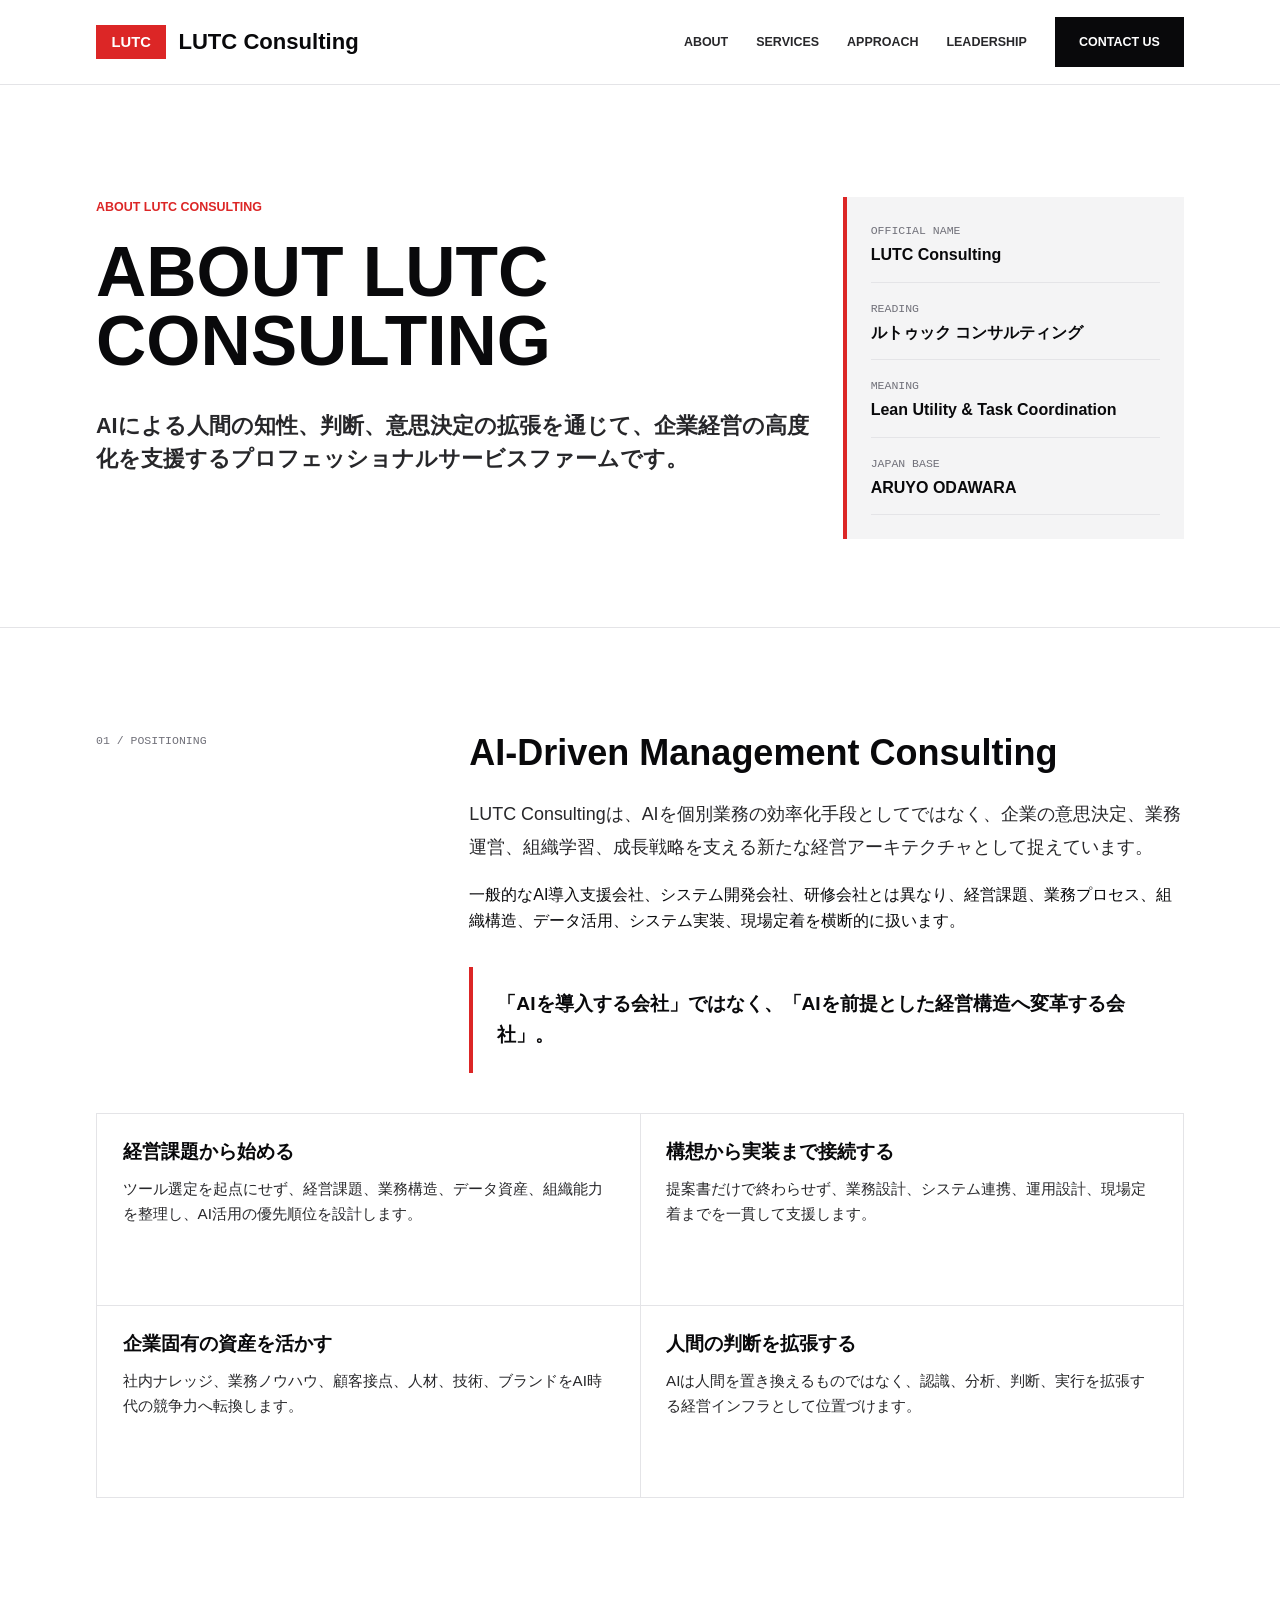
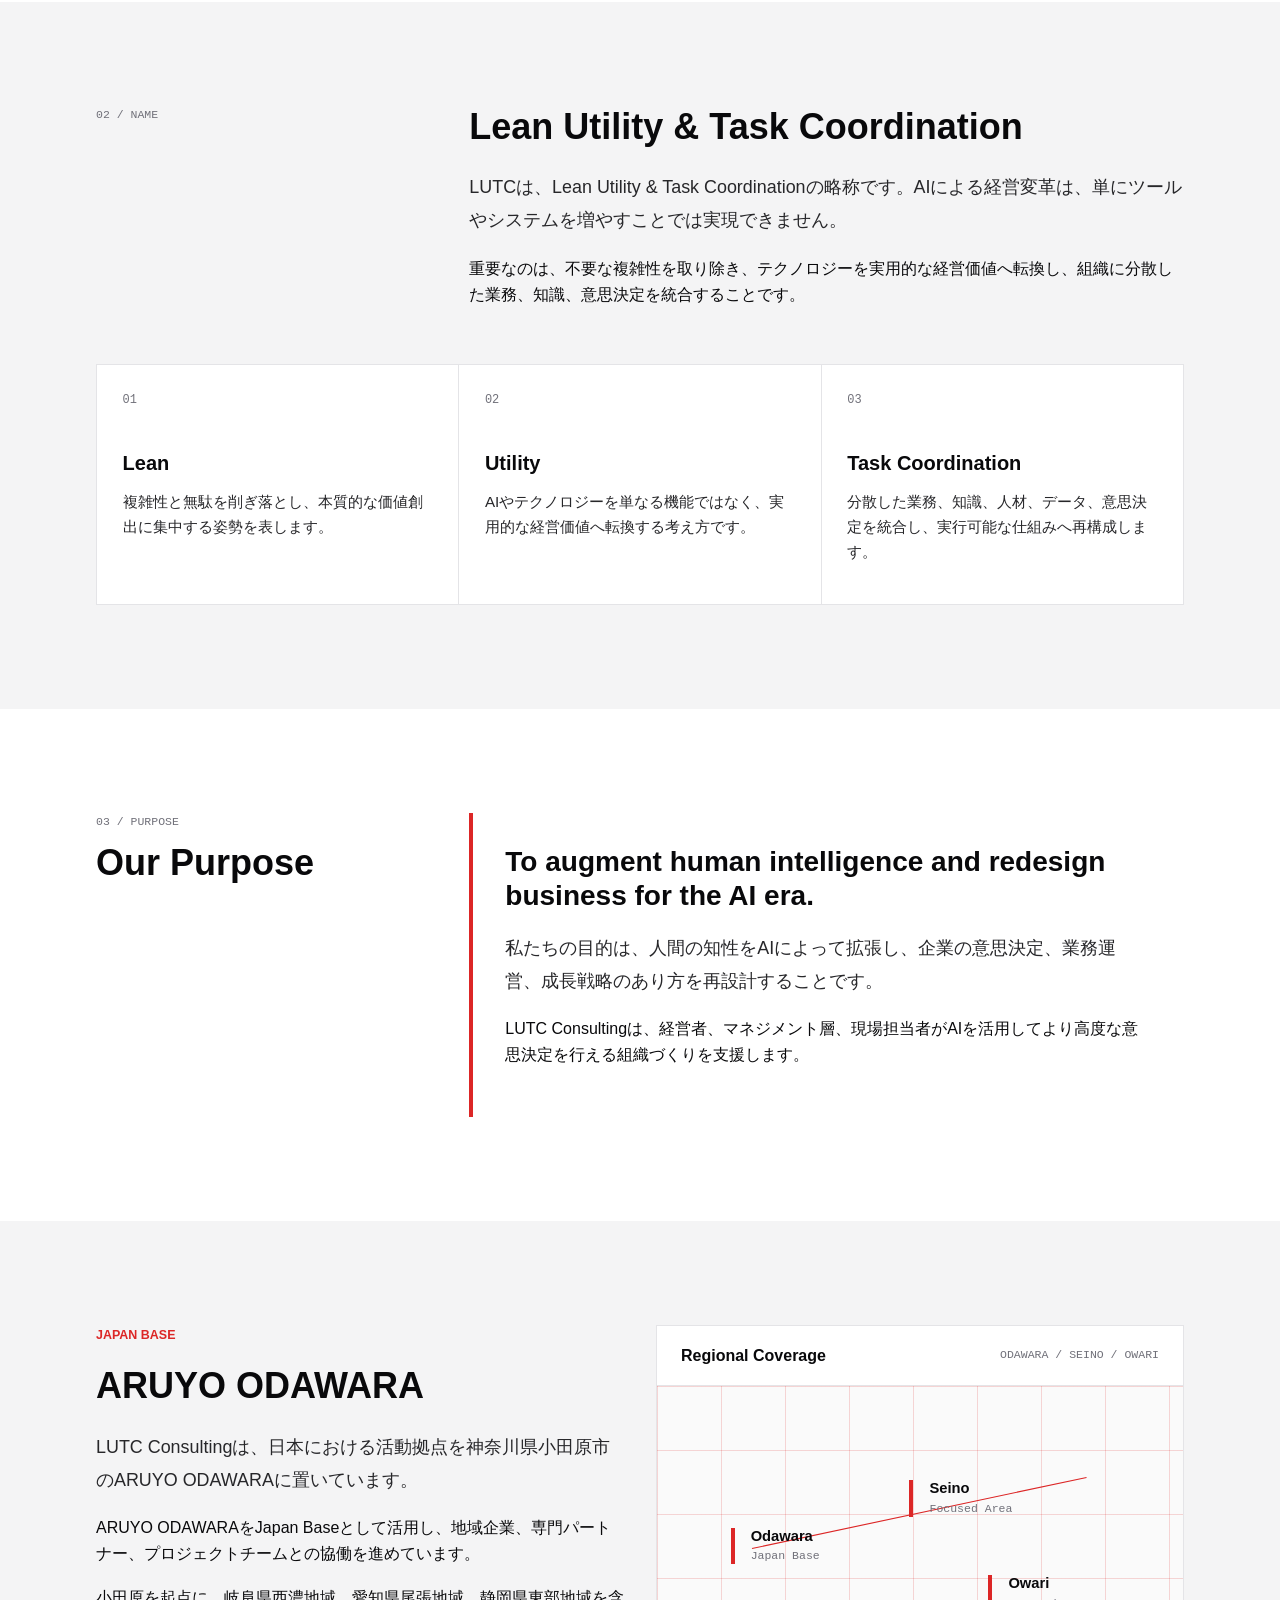
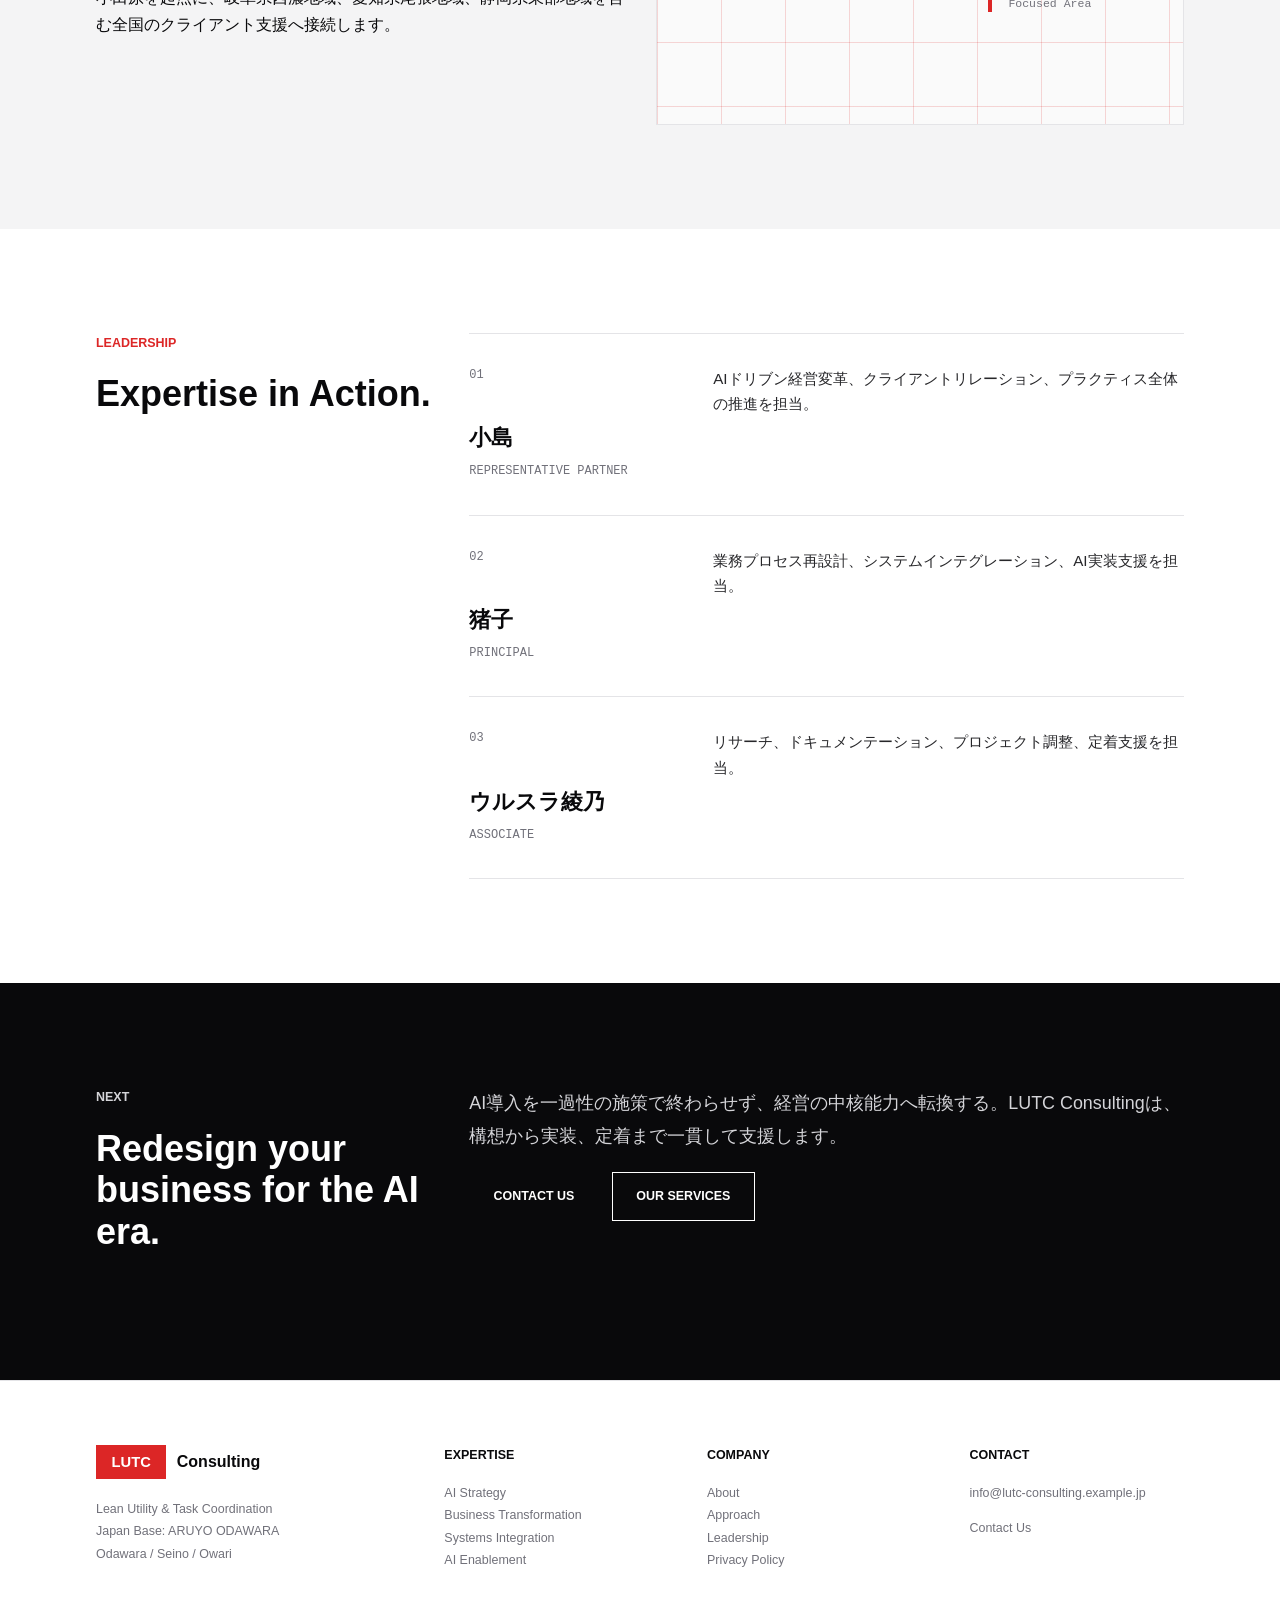
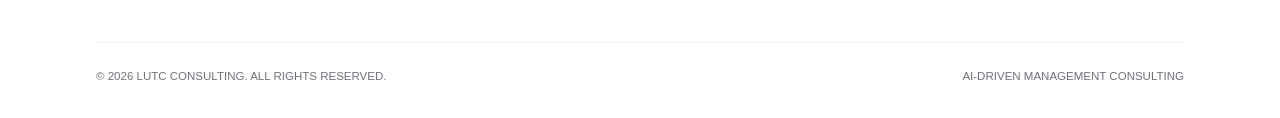
==== site/src/about.html @ cb1b62cf "Build LUTC Firebase hosting site" ====
<!doctype html>
<html lang="ja">
<head>
  <meta charset="utf-8">
  <meta name="viewport" content="width=device-width, initial-scale=1">
  <title>About LUTC Consulting｜AIドリブン経営支援</title>
  <meta name="description" content="LUTC Consultingの思想、名称の意味、支援姿勢、日本活動拠点、Leadershipを紹介します。Lean Utility & Task Coordinationの思想に基づき、AI時代に適応した経営構造の再設計を支援します。">
  <meta property="og:title" content="About LUTC Consulting">
  <meta property="og:description" content="AIによる人間の知性、判断、意思決定の拡張を通じて、企業経営の高度化を支援するプロフェッショナルサービスファーム。">
  <meta property="og:type" content="website">
  <meta property="og:image" content="assets/hero/lutc-hero-intelligence-1200.jpg">
  <meta name="theme-color" content="#dc2626">
  <link rel="stylesheet" href="styles.css?v=20260621">
</head>
<body>
  <a class="skip-link" href="#main">本文へ移動</a>

  <header class="site-header" aria-label="Global navigation">
    <div class="nav-wrap">
      <a class="brand" href="index.html#home" aria-label="LUTC Consulting home">
        <span class="brand-mark" aria-hidden="true">LUTC</span>
        <span class="brand-word">LUTC Consulting</span>
      </a>
      <button class="menu-button" type="button" aria-label="メニューを開閉" aria-controls="site-navigation" aria-expanded="false">
        <span class="menu-icon" aria-hidden="true"></span>
      </button>
      <nav id="site-navigation" class="nav-links" aria-label="Primary">
        <a class="nav-link" href="about.html" aria-current="page">About</a>
        <a class="nav-link" href="index.html#services">Services</a>
        <a class="nav-link" href="index.html#approach">Approach</a>
        <a class="nav-link" href="index.html#leadership">Leadership</a>
        <a class="button" href="index.html#contact">Contact Us</a>
      </nav>
    </div>
  </header>

  <main id="main">
    <section class="page-hero">
      <div class="section-inner grid-12">
        <div class="page-hero-copy">
          <p class="eyebrow">About LUTC Consulting</p>
          <h1 class="page-title">About LUTC Consulting</h1>
          <p class="page-lead">AIによる人間の知性、判断、意思決定の拡張を通じて、企業経営の高度化を支援するプロフェッショナルサービスファームです。</p>
        </div>
        <aside class="page-hero-aside" aria-label="Company profile">
          <dl class="info-list">
            <div>
              <dt>Official Name</dt>
              <dd>LUTC Consulting</dd>
            </div>
            <div>
              <dt>Reading</dt>
              <dd>ルトゥック コンサルティング</dd>
            </div>
            <div>
              <dt>Meaning</dt>
              <dd>Lean Utility &amp; Task Coordination</dd>
            </div>
            <div>
              <dt>Japan Base</dt>
              <dd>ARUYO ODAWARA</dd>
            </div>
          </dl>
        </aside>
      </div>
    </section>

    <section class="section">
      <div class="section-inner grid-12">
        <div class="section-header">
          <p class="meta">01 / Positioning</p>
        </div>
        <div class="section-body copy-stack">
          <h2 class="section-title">AI-Driven Management Consulting</h2>
          <p class="section-lead">LUTC Consultingは、AIを個別業務の効率化手段としてではなく、企業の意思決定、業務運営、組織学習、成長戦略を支える新たな経営アーキテクチャとして捉えています。</p>
          <p>一般的なAI導入支援会社、システム開発会社、研修会社とは異なり、経営課題、業務プロセス、組織構造、データ活用、システム実装、現場定着を横断的に扱います。</p>
          <div class="quote-panel">「AIを導入する会社」ではなく、「AIを前提とした経営構造へ変革する会社」。</div>
        </div>
      </div>
      <div class="section-inner">
        <div class="detail-grid" aria-label="About positioning details">
          <article class="detail-item">
            <h3>経営課題から始める</h3>
            <p>ツール選定を起点にせず、経営課題、業務構造、データ資産、組織能力を整理し、AI活用の優先順位を設計します。</p>
          </article>
          <article class="detail-item">
            <h3>構想から実装まで接続する</h3>
            <p>提案書だけで終わらせず、業務設計、システム連携、運用設計、現場定着までを一貫して支援します。</p>
          </article>
          <article class="detail-item">
            <h3>企業固有の資産を活かす</h3>
            <p>社内ナレッジ、業務ノウハウ、顧客接点、人材、技術、ブランドをAI時代の競争力へ転換します。</p>
          </article>
          <article class="detail-item">
            <h3>人間の判断を拡張する</h3>
            <p>AIは人間を置き換えるものではなく、認識、分析、判断、実行を拡張する経営インフラとして位置づけます。</p>
          </article>
        </div>
      </div>
    </section>

    <section class="section plaster">
      <div class="section-inner grid-12">
        <div class="section-header">
          <p class="meta">02 / Name</p>
        </div>
        <div class="section-body copy-stack">
          <h2 class="section-title">Lean Utility &amp; Task Coordination</h2>
          <p class="section-lead">LUTCは、Lean Utility &amp; Task Coordinationの略称です。AIによる経営変革は、単にツールやシステムを増やすことでは実現できません。</p>
          <p>重要なのは、不要な複雑性を取り除き、テクノロジーを実用的な経営価値へ転換し、組織に分散した業務、知識、意思決定を統合することです。</p>
        </div>
      </div>
      <div class="section-inner">
        <div class="term-grid" aria-label="Lean Utility and Task Coordination">
          <article class="term">
            <span class="index">01</span>
            <h3>Lean</h3>
            <p>複雑性と無駄を削ぎ落とし、本質的な価値創出に集中する姿勢を表します。</p>
          </article>
          <article class="term">
            <span class="index">02</span>
            <h3>Utility</h3>
            <p>AIやテクノロジーを単なる機能ではなく、実用的な経営価値へ転換する考え方です。</p>
          </article>
          <article class="term">
            <span class="index">03</span>
            <h3>Task Coordination</h3>
            <p>分散した業務、知識、人材、データ、意思決定を統合し、実行可能な仕組みへ再構成します。</p>
          </article>
        </div>
      </div>
    </section>

    <section class="section">
      <div class="section-inner grid-12">
        <div class="section-header">
          <p class="meta">03 / Purpose</p>
          <h2 class="section-title">Our Purpose</h2>
        </div>
        <div class="purpose-panel copy-stack">
          <p class="purpose-line">To augment human intelligence and redesign business for the AI era.</p>
          <p class="section-lead">私たちの目的は、人間の知性をAIによって拡張し、企業の意思決定、業務運営、成長戦略のあり方を再設計することです。</p>
          <p>LUTC Consultingは、経営者、マネジメント層、現場担当者がAIを活用してより高度な意思決定を行える組織づくりを支援します。</p>
        </div>
      </div>
    </section>

    <section class="section plaster">
      <div class="section-inner grid-12 base-layout">
        <div class="base-copy copy-stack">
          <p class="eyebrow">Japan Base</p>
          <h2 class="section-title">ARUYO ODAWARA</h2>
          <p class="section-lead">LUTC Consultingは、日本における活動拠点を神奈川県小田原市のARUYO ODAWARAに置いています。</p>
          <p>ARUYO ODAWARAをJapan Baseとして活用し、地域企業、専門パートナー、プロジェクトチームとの協働を進めています。</p>
          <p>小田原を起点に、岐阜県西濃地域、愛知県尾張地域、静岡県東部地域を含む全国のクライアント支援へ接続します。</p>
        </div>
        <aside class="coverage-map" aria-label="Regional coverage">
          <header>
            <strong>Regional Coverage</strong>
            <span class="meta">Odawara / Seino / Owari</span>
          </header>
          <div class="map-stage">
            <span class="map-line" aria-hidden="true"></span>
            <div class="map-point odawara">
              <b>Odawara</b>
              <span>Japan Base</span>
            </div>
            <div class="map-point seino">
              <b>Seino</b>
              <span>Focused Area</span>
            </div>
            <div class="map-point owari">
              <b>Owari</b>
              <span>Focused Area</span>
            </div>
          </div>
        </aside>
      </div>
    </section>

    <section class="section">
      <div class="section-inner grid-12">
        <div class="section-header">
          <p class="eyebrow">Leadership</p>
          <h2 class="section-title">Expertise in Action.</h2>
        </div>
        <div class="leadership-list">
          <article class="person">
            <div>
              <span class="index">01</span>
              <h3>小島</h3>
              <span class="role">Representative Partner</span>
            </div>
            <p>AIドリブン経営変革、クライアントリレーション、プラクティス全体の推進を担当。</p>
          </article>
          <article class="person">
            <div>
              <span class="index">02</span>
              <h3>猪子</h3>
              <span class="role">Principal</span>
            </div>
            <p>業務プロセス再設計、システムインテグレーション、AI実装支援を担当。</p>
          </article>
          <article class="person">
            <div>
              <span class="index">03</span>
              <h3>ウルスラ綾乃</h3>
              <span class="role">Associate</span>
            </div>
            <p>リサーチ、ドキュメンテーション、プロジェクト調整、定着支援を担当。</p>
          </article>
        </div>
      </div>
    </section>

    <section class="section dark">
      <div class="section-inner grid-12">
        <div class="section-header">
          <p class="eyebrow">Next</p>
          <h2 class="section-title">Redesign your business for the AI era.</h2>
        </div>
        <div class="section-body copy-stack">
          <p class="section-lead">AI導入を一過性の施策で終わらせず、経営の中核能力へ転換する。LUTC Consultingは、構想から実装、定着まで一貫して支援します。</p>
          <div class="hero-actions">
            <a class="button" href="index.html#contact">Contact Us</a>
            <a class="button secondary" href="index.html#services">Our Services</a>
          </div>
        </div>
      </div>
    </section>
  </main>

  <footer class="site-footer">
    <div class="footer-inner">
      <div class="footer-grid">
        <div class="footer-col">
          <div class="footer-brand">
            <span class="footer-mark">LUTC</span>
            <strong>Consulting</strong>
          </div>
          <p class="footer-note">Lean Utility &amp; Task Coordination<br>Japan Base: ARUYO ODAWARA<br>Odawara / Seino / Owari</p>
        </div>
        <div class="footer-col">
          <h3>Expertise</h3>
          <a href="index.html#services">AI Strategy</a>
          <a href="index.html#services">Business Transformation</a>
          <a href="index.html#services">Systems Integration</a>
          <a href="index.html#services">AI Enablement</a>
        </div>
        <div class="footer-col">
          <h3>Company</h3>
          <a href="about.html">About</a>
          <a href="index.html#approach">Approach</a>
          <a href="index.html#leadership">Leadership</a>
          <a href="index.html#privacy">Privacy Policy</a>
        </div>
        <div class="footer-col">
          <h3>Contact</h3>
          <p>info@lutc-consulting.example.jp</p>
          <a href="index.html#contact">Contact Us</a>
        </div>
      </div>
      <div class="footer-bottom">
        <span>© 2026 LUTC Consulting. All Rights Reserved.</span>
        <span>AI-Driven Management Consulting</span>
      </div>
    </div>
  </footer>

  <script>
    const menuButton = document.querySelector('.menu-button');
    const navigation = document.querySelector('#site-navigation');

    menuButton?.addEventListener('click', () => {
      const expanded = menuButton.getAttribute('aria-expanded') === 'true';
      menuButton.setAttribute('aria-expanded', String(!expanded));
      navigation?.classList.toggle('is-open', !expanded);
    });

    navigation?.addEventListener('click', (event) => {
      if (event.target instanceof HTMLAnchorElement) {
        menuButton?.setAttribute('aria-expanded', 'false');
        navigation.classList.remove('is-open');
      }
    });
  </script>
</body>
</html>
---- site/src/styles.css ----
:root {
  --red: #dc2626;
  --black: #09090b;
  --charcoal: #18181b;
  --ink: #27272a;
  --muted: #71717a;
  --plaster: #f4f4f5;
  --line: #e4e4e7;
  --white: #ffffff;
  --max: 1280px;
  --space-x: 6rem;
  --ease: cubic-bezier(0.16, 1, 0.3, 1);
}

* {
  box-sizing: border-box;
}

html {
  scroll-behavior: smooth;
}

body {
  margin: 0;
  color: var(--black);
  background: var(--white);
  font-family: Inter, "Noto Sans JP", "Yu Gothic", "Hiragino Sans", "Segoe UI", Arial, sans-serif;
  line-height: 1.65;
  -webkit-font-smoothing: antialiased;
  text-rendering: optimizeLegibility;
}

a {
  color: inherit;
  text-decoration: none;
}

img,
svg {
  display: block;
  max-width: 100%;
}

figure {
  margin: 0;
}

button,
input,
textarea,
select {
  font: inherit;
}

::selection {
  background: var(--red);
  color: var(--white);
}

.skip-link {
  position: absolute;
  left: 1rem;
  top: -4rem;
  z-index: 1000;
  background: var(--black);
  color: var(--white);
  padding: 0.75rem 1rem;
  transition: top 180ms var(--ease);
}

.skip-link:focus {
  top: 1rem;
}

.site-header {
  position: sticky;
  top: 0;
  z-index: 50;
  border-bottom: 1px solid var(--line);
  background: rgba(255, 255, 255, 0.96);
  backdrop-filter: blur(16px);
}

.nav-wrap,
.section-inner,
.footer-inner {
  width: min(100%, var(--max));
  margin: 0 auto;
  padding-left: var(--space-x);
  padding-right: var(--space-x);
}

.nav-wrap {
  min-height: 5.25rem;
  display: flex;
  align-items: center;
  justify-content: space-between;
  gap: 2rem;
}

.brand {
  display: inline-flex;
  align-items: center;
  gap: 0.75rem;
  min-width: max-content;
}

.brand-mark {
  display: inline-grid;
  place-items: center;
  min-width: 4.4rem;
  height: 2.1rem;
  padding: 0 0.75rem;
  background: var(--red);
  color: var(--white);
  font-weight: 900;
  font-size: 0.92rem;
  line-height: 1;
}

.brand-word {
  font-size: 1.38rem;
  font-weight: 800;
  line-height: 1;
}

.nav-links {
  display: flex;
  align-items: center;
  gap: 1.75rem;
}

.nav-link {
  color: var(--ink);
  font-size: 0.78rem;
  font-weight: 800;
  text-transform: uppercase;
  transition: color 300ms var(--ease);
}

.nav-link:hover,
.nav-link:focus-visible {
  color: var(--red);
}

.button {
  display: inline-flex;
  align-items: center;
  justify-content: center;
  min-height: 3rem;
  padding: 0.85rem 1.45rem;
  border: 1px solid var(--black);
  background: var(--black);
  color: var(--white);
  font-size: 0.78rem;
  font-weight: 900;
  text-align: center;
  text-transform: uppercase;
  transition: background 300ms var(--ease), border-color 300ms var(--ease), color 300ms var(--ease);
}

.button:hover,
.button:focus-visible {
  border-color: var(--red);
  background: var(--red);
  color: var(--white);
}

.button.secondary {
  background: transparent;
  color: var(--black);
}

.button.secondary:hover,
.button.secondary:focus-visible {
  background: var(--black);
  border-color: var(--black);
  color: var(--white);
}

.section.dark .button.secondary {
  border-color: var(--white);
  color: var(--white);
}

.section.dark .button.secondary:hover,
.section.dark .button.secondary:focus-visible {
  border-color: var(--red);
  background: var(--red);
}

.menu-button {
  display: none;
  width: 2.75rem;
  height: 2.75rem;
  border: 1px solid var(--line);
  background: var(--white);
  color: var(--black);
  align-items: center;
  justify-content: center;
  padding: 0;
}

.menu-icon,
.menu-icon::before,
.menu-icon::after {
  width: 1.15rem;
  height: 2px;
  background: currentColor;
  content: "";
  display: block;
  transition: transform 220ms var(--ease), opacity 220ms var(--ease);
}

.menu-icon::before {
  transform: translateY(-0.42rem);
}

.menu-icon::after {
  transform: translateY(0.31rem);
}

.menu-button[aria-expanded="true"] .menu-icon {
  transform: rotate(45deg);
}

.menu-button[aria-expanded="true"] .menu-icon::before {
  transform: rotate(90deg);
}

.menu-button[aria-expanded="true"] .menu-icon::after {
  opacity: 0;
}

section {
  scroll-margin-top: 6rem;
}

.hero {
  position: relative;
  min-height: calc(100svh - 7rem);
  display: flex;
  align-items: center;
  padding: 3.5rem 0;
  border-bottom: 1px solid var(--line);
  background: var(--black);
  color: var(--white);
  overflow: hidden;
}

.hero-media,
.hero-media img {
  position: absolute;
  inset: 0;
  width: 100%;
  height: 100%;
}

.hero-media img {
  object-fit: cover;
  object-position: 55% 48%;
}

.hero::before {
  position: absolute;
  inset: 0;
  background:
    linear-gradient(90deg, rgba(9, 9, 11, 0.92) 0%, rgba(9, 9, 11, 0.72) 38%, rgba(9, 9, 11, 0.22) 72%),
    linear-gradient(180deg, rgba(9, 9, 11, 0.12) 0%, rgba(9, 9, 11, 0.48) 100%);
  content: "";
  z-index: 1;
}

.hero .section-inner {
  position: relative;
  z-index: 2;
}

.grid-12 {
  display: grid;
  grid-template-columns: repeat(12, minmax(0, 1fr));
  gap: 2rem;
  align-items: start;
}

.eyebrow {
  margin: 0 0 1.25rem;
  color: var(--red);
  font-size: 0.78rem;
  font-weight: 900;
  text-transform: uppercase;
}

.meta {
  color: var(--muted);
  font-family: "JetBrains Mono", Consolas, "SFMono-Regular", monospace;
  font-size: 0.72rem;
  line-height: 1.5;
  text-transform: uppercase;
}

.hero-copy {
  grid-column: span 7;
}

.hero-visual {
  grid-column: span 4;
  align-self: stretch;
  min-height: 32rem;
  display: flex;
  align-items: stretch;
}

h1,
h2,
h3,
h4,
p {
  margin-top: 0;
}

h1 {
  max-width: 15ch;
  margin-bottom: 1.6rem;
  font-size: 3.65rem;
  font-weight: 900;
  line-height: 1;
  text-transform: uppercase;
}

.hero-lead {
  max-width: 47rem;
  margin-bottom: 1rem;
  color: var(--white);
  font-size: 1.32rem;
  font-weight: 800;
  line-height: 1.45;
}

.hero-body {
  max-width: 45rem;
  margin-bottom: 1.75rem;
  color: #e4e4e7;
  font-size: 1rem;
}

.hero-actions {
  display: flex;
  flex-wrap: wrap;
  gap: 0.85rem;
  margin-bottom: 0;
}

.hero-facts {
  display: grid;
  grid-template-columns: repeat(3, minmax(0, 1fr));
  border-top: 1px solid var(--line);
  border-left: 1px solid var(--line);
}

.fact {
  padding: 1.35rem 1.25rem;
  border-right: 1px solid var(--line);
  border-bottom: 1px solid var(--line);
}

.fact strong {
  display: block;
  margin-bottom: 0.35rem;
  font-size: 1.05rem;
  line-height: 1.25;
}

.fact span {
  display: block;
  color: var(--muted);
  font-size: 0.82rem;
  line-height: 1.55;
}

.hero-portrait-grid {
  position: relative;
  width: 100%;
  min-height: 100%;
  display: grid;
  grid-template-rows: repeat(2, minmax(0, 1fr));
  gap: 1rem;
  padding: 1rem;
  border-left: 4px solid var(--red);
  background: var(--plaster);
  overflow: hidden;
}

.hero-portrait-grid::after {
  position: absolute;
  right: 1rem;
  bottom: 1rem;
  width: 34%;
  height: 4px;
  background: var(--red);
  content: "";
}

.hero-frame {
  position: relative;
  min-height: 0;
  border: 1px solid var(--line);
  background: #e4e4e7;
  overflow: hidden;
}

.hero-frame img {
  width: 100%;
  height: 100%;
  object-fit: cover;
  filter: saturate(0.92) contrast(1.03);
}

.hero-frame.strategy img {
  object-position: 54% 48%;
}

.hero-frame.intelligence img {
  object-position: 53% 50%;
}

.section {
  padding: 6.5rem 0;
}

.section.plaster {
  background: var(--plaster);
}

.section.dark {
  background: var(--black);
  color: var(--white);
}

.section-header {
  grid-column: span 4;
}

.section-body {
  grid-column: span 8;
}

.section-title {
  margin-bottom: 1.5rem;
  font-size: 2.25rem;
  font-weight: 900;
  line-height: 1.15;
}

.section-lead {
  color: var(--ink);
  font-size: 1.12rem;
  line-height: 1.85;
}

.section.dark .section-lead,
.section.dark p {
  color: #d4d4d8;
}

.section.dark .meta {
  color: #a1a1aa;
}

.copy-stack > * + * {
  margin-top: 1.1rem;
}

.quote-panel {
  margin-top: 2rem;
  padding: 1.4rem 1.5rem;
  border-left: 4px solid var(--red);
  background: var(--white);
  font-size: 1.2rem;
  font-weight: 800;
  line-height: 1.6;
}

.about-actions {
  margin-top: 2rem;
}

.term-grid {
  display: grid;
  grid-template-columns: repeat(3, minmax(0, 1fr));
  border-top: 1px solid var(--line);
  border-left: 1px solid var(--line);
  margin-top: 2.5rem;
}

.term {
  min-height: 15rem;
  padding: 1.6rem;
  border-right: 1px solid var(--line);
  border-bottom: 1px solid var(--line);
  background: var(--white);
}

.term .index,
.service .index,
.phase .index,
.person .index {
  display: block;
  margin-bottom: 2.5rem;
  color: var(--muted);
  font-family: Consolas, "SFMono-Regular", monospace;
  font-size: 0.75rem;
}

.term h3,
.service h3,
.phase h3 {
  margin-bottom: 0.8rem;
  font-size: 1.25rem;
  line-height: 1.25;
}

.term p,
.service p,
.phase p,
.person p {
  margin-bottom: 0;
  color: var(--ink);
  font-size: 0.95rem;
}

.service-intro {
  grid-column: span 12;
  display: flex;
  align-items: end;
  justify-content: space-between;
  gap: 2rem;
  margin-bottom: 3rem;
}

.service-intro .section-title {
  margin-bottom: 0;
}

.service-intro p {
  max-width: 36rem;
  margin-bottom: 0;
  color: var(--muted);
}

.services-grid {
  grid-column: span 12;
  display: grid;
  grid-template-columns: repeat(2, minmax(0, 1fr));
  border-top: 1px solid var(--line);
  border-left: 1px solid var(--line);
}

.service {
  padding: 2rem;
  border-right: 1px solid var(--line);
  border-bottom: 1px solid var(--line);
  border-left: 4px solid var(--red);
  background: #fafafa;
  transition: background 300ms var(--ease);
}

.service:hover {
  background: var(--plaster);
}

.service.featured {
  grid-column: span 2;
  display: grid;
  grid-template-columns: 1fr 1.35fr;
  gap: 2rem;
  align-items: start;
}

.service ul,
.phase ul,
.contact-list {
  margin: 1.15rem 0 0;
  padding-left: 1.2rem;
  color: var(--ink);
  font-size: 0.92rem;
}

.service li + li,
.phase li + li,
.contact-list li + li {
  margin-top: 0.45rem;
}

.approach-head {
  margin-bottom: 4.5rem;
}

.approach-head h2 {
  max-width: 12ch;
  margin-bottom: 0;
  color: var(--white);
  font-size: 3.4rem;
  font-weight: 900;
  line-height: 1.02;
  text-transform: uppercase;
}

.approach-head p {
  margin: 0;
  padding-left: 2rem;
  border-left: 1px solid #3f3f46;
  font-size: 1.06rem;
  line-height: 1.85;
}

.phase-grid {
  display: grid;
  grid-template-columns: repeat(5, minmax(0, 1fr));
  border-top: 1px solid #3f3f46;
  border-left: 1px solid #3f3f46;
}

.phase {
  min-height: 18rem;
  padding: 1.5rem;
  border-right: 1px solid #3f3f46;
  border-bottom: 1px solid #3f3f46;
}

.phase h3 {
  color: var(--white);
}

.phase p,
.phase ul {
  color: #d4d4d8;
}

.execution-panel {
  margin-top: 3rem;
  padding: 2rem;
  border-left: 4px solid var(--red);
  background: var(--charcoal);
}

.execution-panel h3 {
  margin-bottom: 0.8rem;
  font-size: 1.55rem;
}

.base-layout {
  align-items: stretch;
}

.base-copy {
  grid-column: span 6;
}

.coverage-map {
  grid-column: span 6;
  min-height: 25rem;
  border: 1px solid var(--line);
  background: var(--white);
  display: grid;
  grid-template-rows: auto 1fr;
}

.coverage-map header {
  padding: 1.25rem 1.5rem;
  border-bottom: 1px solid var(--line);
  display: flex;
  justify-content: space-between;
  gap: 1rem;
}

.coverage-map strong {
  display: block;
  line-height: 1.2;
}

.map-stage {
  position: relative;
  min-height: 21rem;
  background:
    linear-gradient(90deg, rgba(220, 38, 38, 0.18) 1px, transparent 1px),
    linear-gradient(180deg, rgba(220, 38, 38, 0.18) 1px, transparent 1px),
    #fafafa;
  background-size: 4rem 4rem;
  overflow: hidden;
}

.map-line {
  position: absolute;
  left: 18%;
  top: 48%;
  width: 65%;
  height: 1px;
  background: var(--red);
  transform: rotate(-12deg);
  transform-origin: left center;
}

.map-point {
  position: absolute;
  display: grid;
  gap: 0.25rem;
  min-width: 9rem;
  padding-left: 1rem;
  border-left: 4px solid var(--red);
}

.map-point b {
  font-size: 0.92rem;
  line-height: 1.2;
}

.map-point span {
  color: var(--muted);
  font-family: Consolas, "SFMono-Regular", monospace;
  font-size: 0.72rem;
  line-height: 1.3;
}

.map-point.odawara {
  left: 14%;
  top: 42%;
}

.map-point.seino {
  left: 48%;
  top: 28%;
}

.map-point.owari {
  left: 63%;
  top: 56%;
}

.leadership-list {
  grid-column: span 8;
  border-top: 1px solid var(--line);
}

.person {
  display: grid;
  grid-template-columns: 0.45fr 1fr;
  gap: 2rem;
  padding: 2rem 0;
  border-bottom: 1px solid var(--line);
}

.person h3 {
  margin-bottom: 0.3rem;
  font-size: 1.35rem;
  line-height: 1.2;
}

.person .role {
  color: var(--muted);
  font-family: Consolas, "SFMono-Regular", monospace;
  font-size: 0.75rem;
  text-transform: uppercase;
}

.contact-layout {
  align-items: start;
}

.contact-copy {
  grid-column: span 5;
}

.contact-form-wrap {
  grid-column: span 7;
  border-left: 4px solid var(--red);
  background: var(--white);
  padding: 2rem;
}

.form-grid {
  display: grid;
  grid-template-columns: repeat(2, minmax(0, 1fr));
  gap: 1rem;
}

.field.full {
  grid-column: span 2;
}

label {
  display: block;
  margin-bottom: 0.45rem;
  color: var(--black);
  font-size: 0.82rem;
  font-weight: 800;
}

input,
select,
textarea {
  width: 100%;
  min-height: 3.1rem;
  border: 1px solid #d4d4d8;
  border-radius: 0;
  background: var(--white);
  color: var(--black);
  padding: 0.85rem 0.9rem;
  transition: border-color 200ms var(--ease), outline-color 200ms var(--ease);
}

textarea {
  min-height: 10rem;
  resize: vertical;
}

input:focus,
select:focus,
textarea:focus {
  outline: 2px solid rgba(220, 38, 38, 0.2);
  border-color: var(--red);
}

.checkbox-row {
  display: flex;
  align-items: flex-start;
  gap: 0.75rem;
  margin-top: 0.5rem;
  color: var(--ink);
  font-size: 0.9rem;
}

.checkbox-row input {
  width: 1.1rem;
  min-width: 1.1rem;
  height: 1.1rem;
  min-height: 1.1rem;
  margin-top: 0.22rem;
  accent-color: var(--red);
}

.privacy {
  border-top: 1px solid var(--line);
  padding: 4rem 0;
}

.privacy .section-inner {
  display: grid;
  grid-template-columns: 4fr 8fr;
  gap: 2rem;
}

.privacy p {
  margin-bottom: 0;
  color: var(--muted);
  font-size: 0.9rem;
}

.page-hero {
  padding: 7rem 0 5.5rem;
  border-bottom: 1px solid var(--line);
}

.page-hero-copy {
  grid-column: span 8;
}

.page-hero-aside {
  grid-column: span 4;
  align-self: stretch;
  border-left: 4px solid var(--red);
  background: var(--plaster);
  padding: 1.5rem;
}

.page-title {
  max-width: 12ch;
  margin-bottom: 2rem;
  font-size: 4.35rem;
  font-weight: 900;
  line-height: 1;
  text-transform: uppercase;
}

.page-lead {
  max-width: 48rem;
  margin-bottom: 0;
  color: var(--ink);
  font-size: 1.35rem;
  font-weight: 800;
  line-height: 1.55;
}

.info-list {
  margin: 0;
}

.info-list div {
  padding: 1rem 0;
  border-bottom: 1px solid var(--line);
}

.info-list div:first-child {
  padding-top: 0;
}

.info-list dt {
  margin-bottom: 0.25rem;
  color: var(--muted);
  font-family: Consolas, "SFMono-Regular", monospace;
  font-size: 0.72rem;
  text-transform: uppercase;
}

.info-list dd {
  margin: 0;
  color: var(--black);
  font-weight: 800;
  line-height: 1.35;
}

.detail-grid {
  display: grid;
  grid-template-columns: repeat(2, minmax(0, 1fr));
  border-top: 1px solid var(--line);
  border-left: 1px solid var(--line);
  margin-top: 2.5rem;
}

.detail-item {
  min-height: 12rem;
  padding: 1.6rem;
  border-right: 1px solid var(--line);
  border-bottom: 1px solid var(--line);
  background: var(--white);
}

.detail-item h3 {
  margin-bottom: 0.75rem;
  font-size: 1.18rem;
  line-height: 1.3;
}

.detail-item p {
  margin-bottom: 0;
  color: var(--ink);
  font-size: 0.95rem;
}

.purpose-panel {
  grid-column: span 8;
  padding: 2rem;
  border-left: 4px solid var(--red);
  background: var(--white);
}

.purpose-line {
  margin-bottom: 1.2rem;
  color: var(--black);
  font-size: 1.75rem;
  font-weight: 900;
  line-height: 1.2;
}

.site-footer {
  border-top: 1px solid var(--line);
  background: var(--white);
  padding: 4rem 0 2rem;
}

.footer-grid {
  display: grid;
  grid-template-columns: 1.4fr repeat(3, 1fr);
  gap: 3rem;
}

.footer-brand {
  display: inline-flex;
  align-items: center;
  gap: 0.65rem;
  margin-bottom: 1.2rem;
}

.footer-mark {
  display: inline-grid;
  place-items: center;
  min-width: 4.4rem;
  height: 2.1rem;
  background: var(--red);
  color: var(--white);
  font-size: 0.92rem;
  font-weight: 900;
}

.footer-col h3 {
  margin-bottom: 1rem;
  font-size: 0.78rem;
  text-transform: uppercase;
}

.footer-col a,
.footer-col p,
.footer-note {
  color: var(--muted);
  font-size: 0.78rem;
  line-height: 1.8;
}

.footer-col a {
  display: block;
  transition: color 220ms var(--ease);
}

.footer-col a:hover,
.footer-col a:focus-visible {
  color: var(--red);
  text-decoration: underline;
  text-underline-offset: 0.2rem;
}

.footer-bottom {
  display: flex;
  justify-content: space-between;
  gap: 1rem;
  margin-top: 4rem;
  padding-top: 1.5rem;
  border-top: 1px solid #f1f1f3;
  color: var(--muted);
  font-size: 0.72rem;
  text-transform: uppercase;
}

@media (max-width: 1100px) {
  :root {
    --space-x: 3rem;
  }

  h1 {
    font-size: 3.8rem;
  }

  .hero-copy,
  .hero-visual,
  .section-header,
  .section-body,
  .base-copy,
  .coverage-map,
  .contact-copy,
  .contact-form-wrap,
  .leadership-list {
    grid-column: span 12;
  }

  .hero-visual {
    min-height: 24rem;
  }

  .hero-portrait-grid {
    grid-template-columns: repeat(2, minmax(0, 1fr));
    grid-template-rows: 1fr;
  }

  .page-hero-copy,
  .page-hero-aside,
  .purpose-panel {
    grid-column: span 12;
  }

  .page-title {
    font-size: 3.8rem;
  }

  .phase-grid {
    grid-template-columns: repeat(2, minmax(0, 1fr));
  }

  .footer-grid {
    grid-template-columns: repeat(2, minmax(0, 1fr));
  }
}

@media (max-width: 820px) {
  :root {
    --space-x: 1.25rem;
  }

  .nav-wrap {
    min-height: 4.5rem;
  }

  .brand-word {
    font-size: 1.05rem;
  }

  .brand-mark {
    min-width: 3.8rem;
    width: auto;
    height: 2rem;
    font-size: 0.82rem;
  }

  .menu-button {
    display: inline-flex;
  }

  .nav-links {
    position: absolute;
    left: 0;
    right: 0;
    top: 4.5rem;
    display: none;
    flex-direction: column;
    align-items: stretch;
    gap: 0;
    padding: 0 1.25rem 1.25rem;
    border-bottom: 1px solid var(--line);
    background: var(--white);
  }

  .nav-links.is-open {
    display: flex;
  }

  .nav-link,
  .nav-links .button {
    width: 100%;
    justify-content: flex-start;
    padding: 1rem 0;
    border-bottom: 1px solid var(--line);
  }

  .nav-links .button {
    justify-content: center;
    margin-top: 1rem;
    padding: 0.95rem 1rem;
    border-bottom: 1px solid var(--black);
  }

  .hero {
    padding: 3.25rem 0;
  }

  .page-hero {
    padding: 4.5rem 0 4rem;
  }

  .section {
    padding: 4.5rem 0;
  }

  .grid-12 {
    gap: 1.5rem;
  }

  h1 {
    max-width: 100%;
    font-size: 2.35rem;
  }

  .page-title {
    max-width: 100%;
    font-size: 2.55rem;
  }

  .hero-lead {
    font-size: 1.18rem;
  }

  .hero-body,
  .section-lead {
    font-size: 1rem;
  }

  .hero-actions {
    margin-bottom: 3rem;
  }

  .hero-visual {
    min-height: 28rem;
  }

  .hero-portrait-grid {
    grid-template-columns: 1fr;
    grid-template-rows: repeat(2, minmax(0, 1fr));
    gap: 0.7rem;
    padding: 0.7rem;
  }

  .page-lead {
    font-size: 1.08rem;
  }

  .hero-facts,
  .term-grid,
  .detail-grid,
  .services-grid,
  .service.featured,
  .form-grid,
  .privacy .section-inner {
    grid-template-columns: 1fr;
  }

  .service.featured,
  .field.full {
    grid-column: span 1;
  }

  .service-intro {
    display: block;
  }

  .service-intro p {
    margin-top: 1rem;
  }

  .section-title {
    font-size: 1.85rem;
  }

  .approach-head h2 {
    max-width: 100%;
    font-size: 2.25rem;
  }

  .approach-head p {
    padding-left: 1rem;
  }

  .phase-grid {
    grid-template-columns: 1fr;
  }

  .phase {
    min-height: auto;
  }

  .person {
    grid-template-columns: 1fr;
    gap: 0.7rem;
  }

  .contact-form-wrap {
    padding: 1.25rem;
  }

  .map-point {
    min-width: 7.5rem;
  }

  .map-point.seino {
    left: 42%;
  }

  .map-point.owari {
    left: 46%;
    top: 63%;
  }

  .footer-grid,
  .footer-bottom {
    grid-template-columns: 1fr;
    display: grid;
  }
}
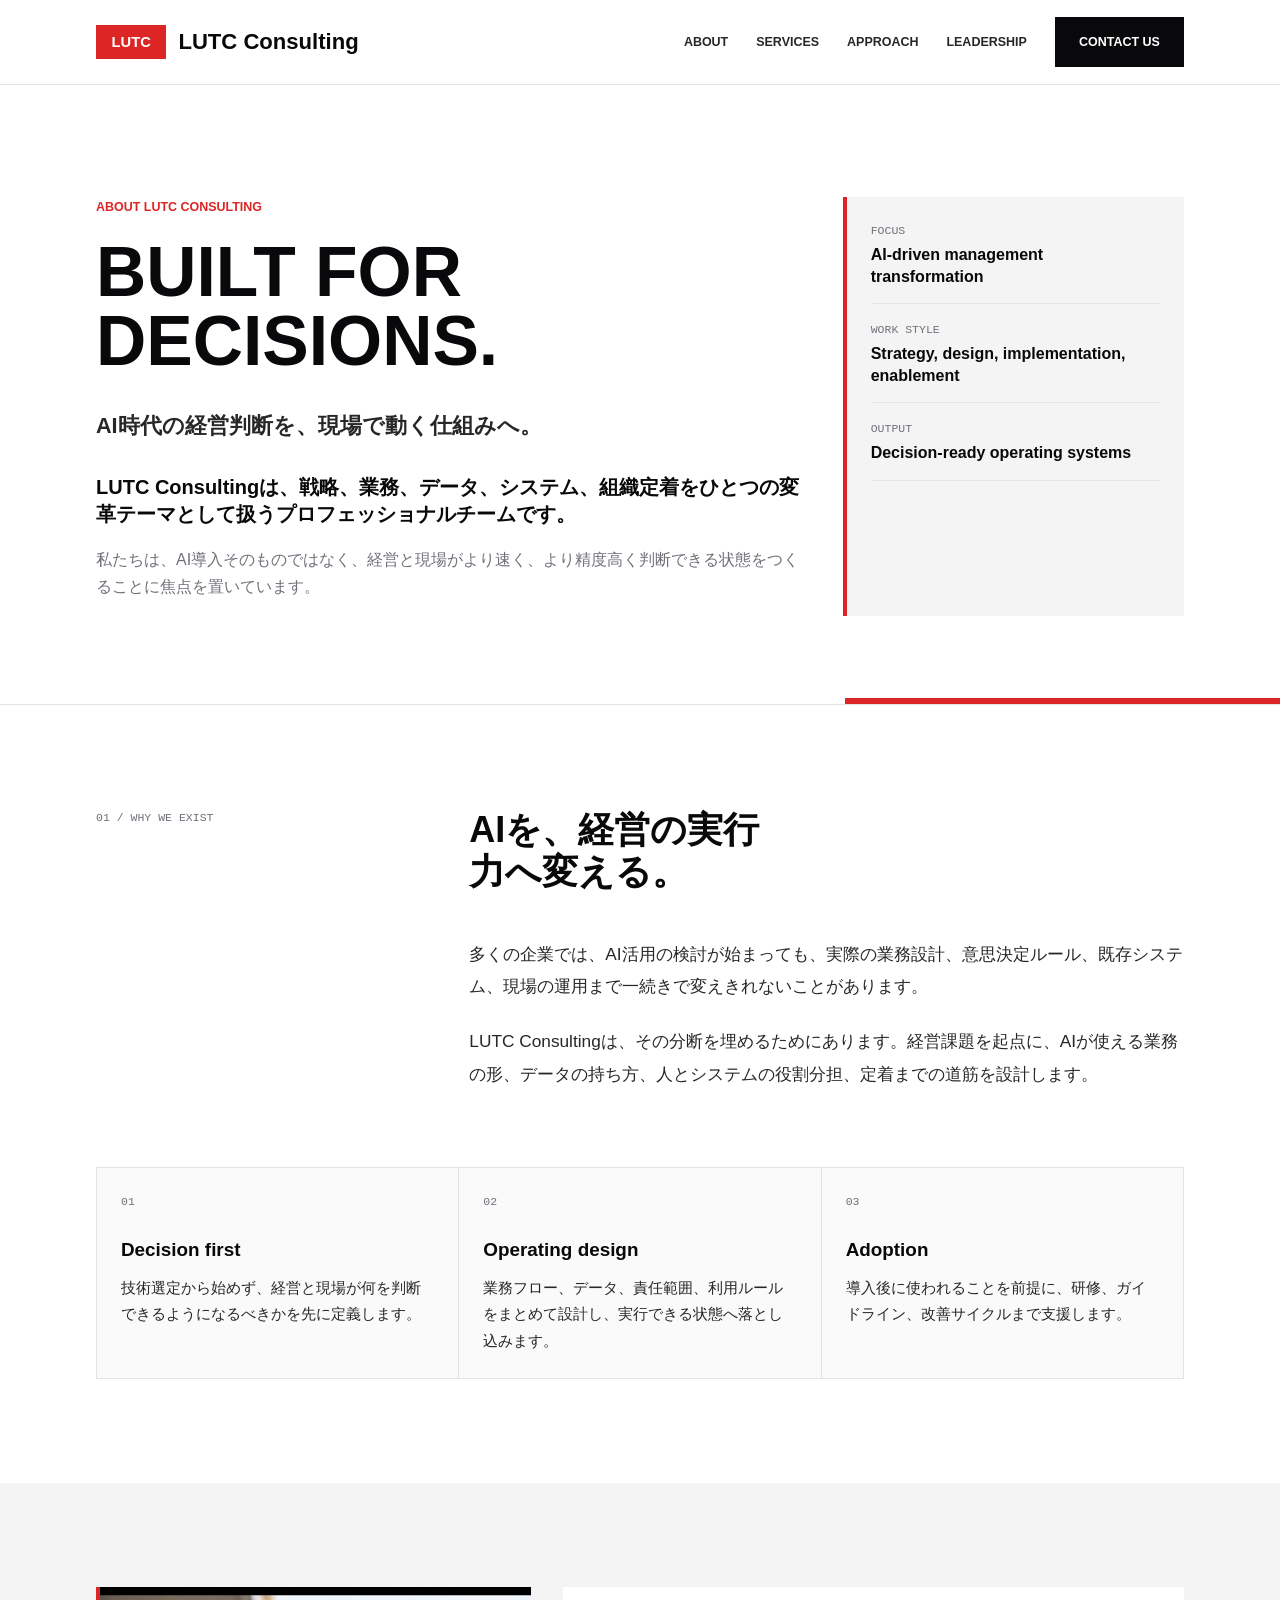
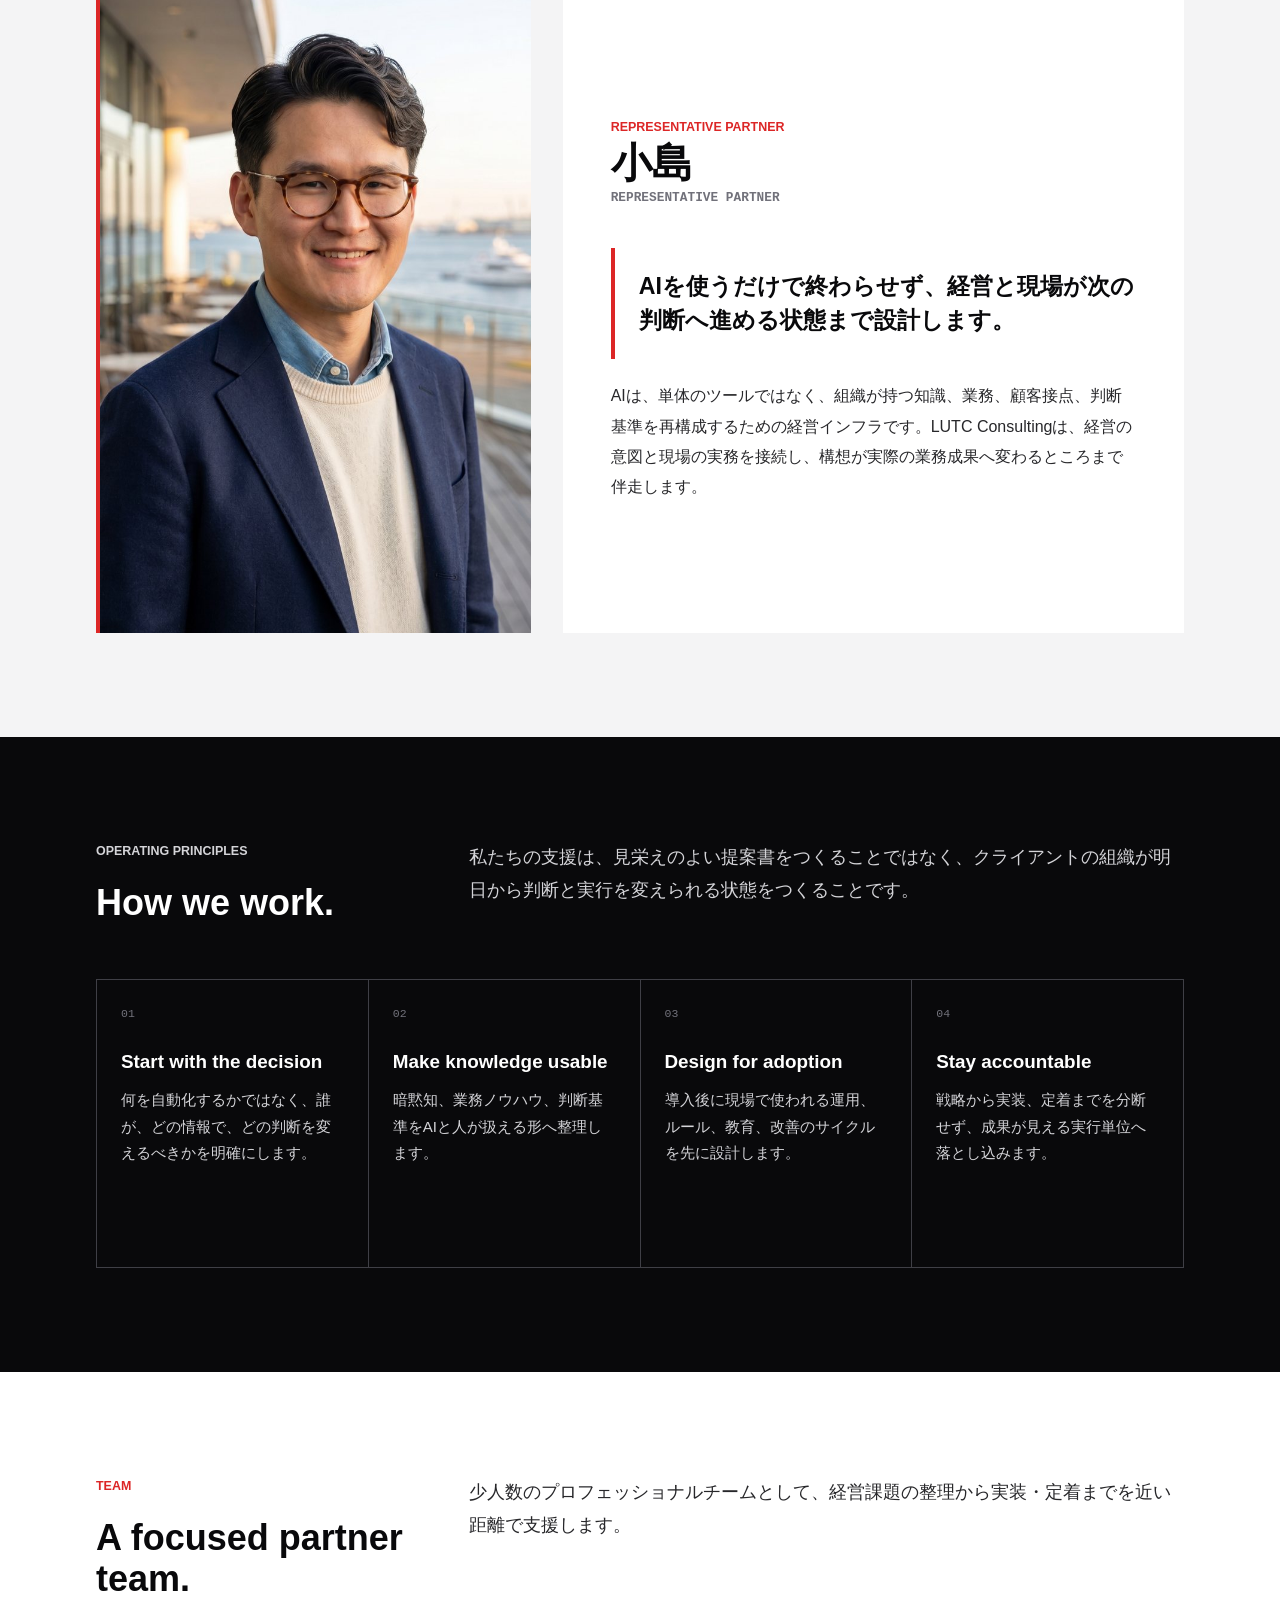
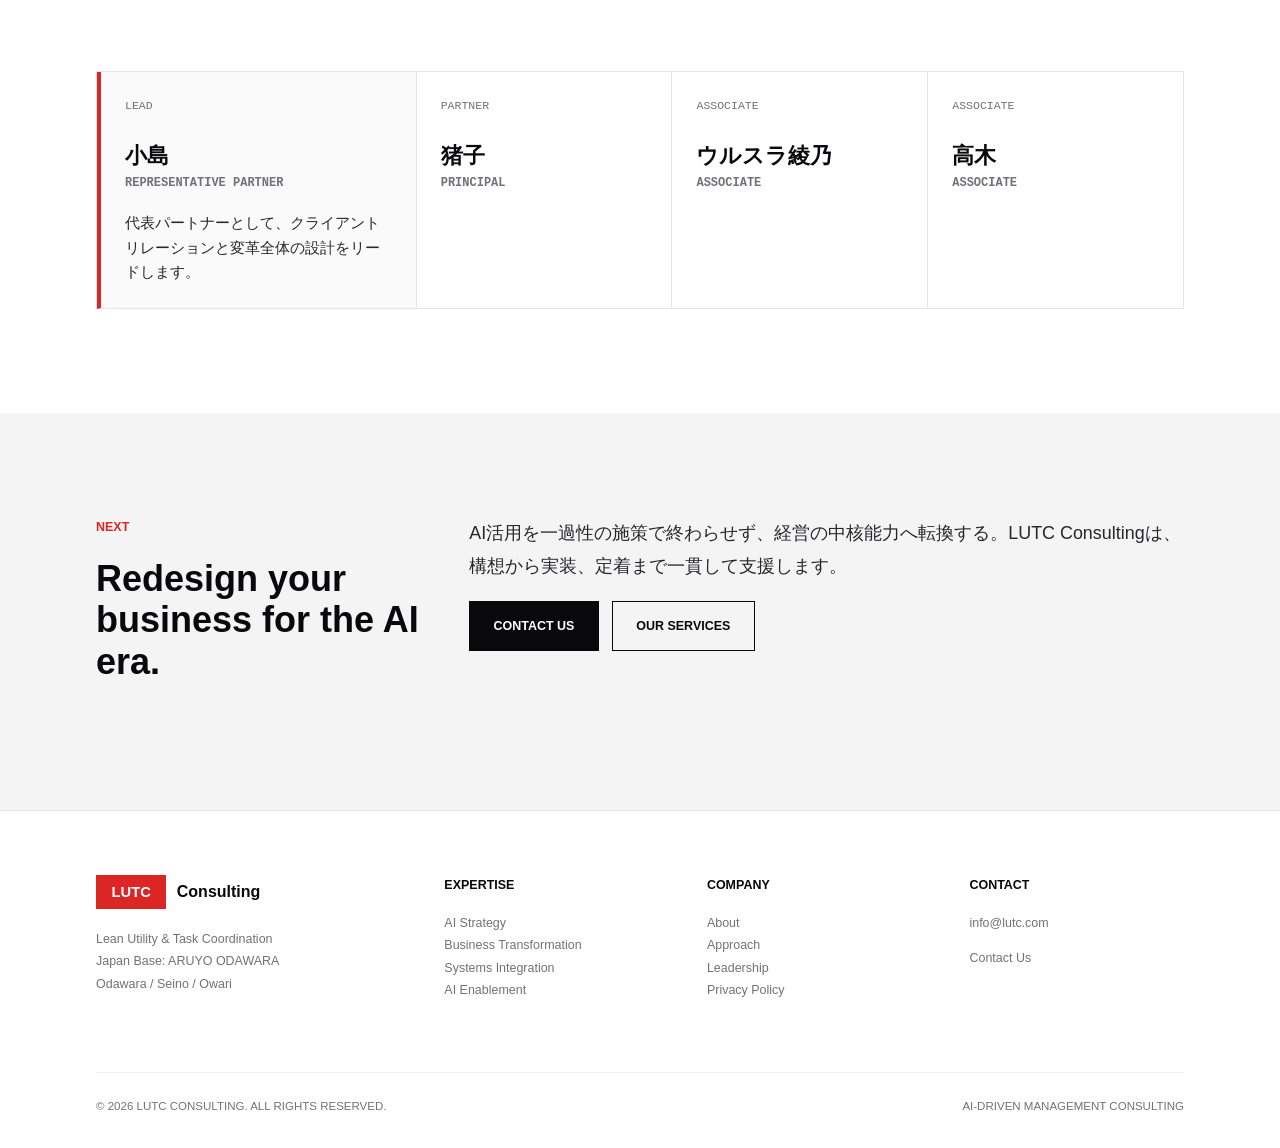
==== commit 418d394c: "Refine LUTC hero and about page" ====
--- a/site/src/about.html
+++ b/site/src/about.html
@@ -3,14 +3,14 @@
 <head>
   <meta charset="utf-8">
   <meta name="viewport" content="width=device-width, initial-scale=1">
-  <title>About LUTC Consulting｜AIドリブン経営支援</title>
-  <meta name="description" content="LUTC Consultingの思想、名称の意味、支援姿勢、日本活動拠点、Leadershipを紹介します。Lean Utility & Task Coordinationの思想に基づき、AI時代に適応した経営構造の再設計を支援します。">
-  <meta property="og:title" content="About LUTC Consulting">
-  <meta property="og:description" content="AIによる人間の知性、判断、意思決定の拡張を通じて、企業経営の高度化を支援するプロフェッショナルサービスファーム。">
+  <title>About｜LUTC Consulting</title>
+  <meta name="description" content="LUTC Consultingの存在意義、代表パートナーのメッセージ、チーム、AI時代の経営変革に向き合う運営原則を紹介します。">
+  <meta property="og:title" content="About｜LUTC Consulting">
+  <meta property="og:description" content="AI時代の経営判断を、現場で動く仕組みへ。LUTC Consultingの考え方とチームを紹介します。">
   <meta property="og:type" content="website">
-  <meta property="og:image" content="assets/hero/lutc-hero-intelligence-1200.jpg">
+  <meta property="og:image" content="assets/team/kojima-lutc-960.jpg">
   <meta name="theme-color" content="#dc2626">
-  <link rel="stylesheet" href="styles.css?v=20260621">
+  <link rel="stylesheet" href="styles.css?v=20260621-2">
 </head>
 <body>
   <a class="skip-link" href="#main">本文へ移動</a>
@@ -35,30 +35,30 @@
   </header>
 
   <main id="main">
-    <section class="page-hero">
+    <section class="page-hero about-page-hero">
       <div class="section-inner grid-12">
         <div class="page-hero-copy">
           <p class="eyebrow">About LUTC Consulting</p>
-          <h1 class="page-title">About LUTC Consulting</h1>
-          <p class="page-lead">AIによる人間の知性、判断、意思決定の拡張を通じて、企業経営の高度化を支援するプロフェッショナルサービスファームです。</p>
-        </div>
-        <aside class="page-hero-aside" aria-label="Company profile">
+          <h1 class="page-title">Built for decisions.</h1>
+          <p class="page-lead">AI時代の経営判断を、現場で動く仕組みへ。</p>
+          <div class="about-hero-note">
+            <strong>LUTC Consultingは、戦略、業務、データ、システム、組織定着をひとつの変革テーマとして扱うプロフェッショナルチームです。</strong>
+            <p>私たちは、AI導入そのものではなく、経営と現場がより速く、より精度高く判断できる状態をつくることに焦点を置いています。</p>
+          </div>
+        </div>
+        <aside class="page-hero-aside" aria-label="How LUTC works">
           <dl class="info-list">
             <div>
-              <dt>Official Name</dt>
-              <dd>LUTC Consulting</dd>
+              <dt>Focus</dt>
+              <dd>AI-driven management transformation</dd>
             </div>
             <div>
-              <dt>Reading</dt>
-              <dd>ルトゥック コンサルティング</dd>
+              <dt>Work Style</dt>
+              <dd>Strategy, design, implementation, enablement</dd>
             </div>
             <div>
-              <dt>Meaning</dt>
-              <dd>Lean Utility &amp; Task Coordination</dd>
-            </div>
-            <div>
-              <dt>Japan Base</dt>
-              <dd>ARUYO ODAWARA</dd>
+              <dt>Output</dt>
+              <dd>Decision-ready operating systems</dd>
             </div>
           </dl>
         </aside>
@@ -68,159 +68,134 @@
     <section class="section">
       <div class="section-inner grid-12">
         <div class="section-header">
-          <p class="meta">01 / Positioning</p>
+          <p class="meta">01 / Why we exist</p>
+        </div>
+        <div class="about-definition">
+          <h2 class="section-title">AIを、経営の実行力へ変える。</h2>
+          <p>多くの企業では、AI活用の検討が始まっても、実際の業務設計、意思決定ルール、既存システム、現場の運用まで一続きで変えきれないことがあります。</p>
+          <p>LUTC Consultingは、その分断を埋めるためにあります。経営課題を起点に、AIが使える業務の形、データの持ち方、人とシステムの役割分担、定着までの道筋を設計します。</p>
+        </div>
+        <div class="proof-strip" aria-label="LUTC operating focus">
+          <article class="proof-item">
+            <span>01</span>
+            <h3>Decision first</h3>
+            <p>技術選定から始めず、経営と現場が何を判断できるようになるべきかを先に定義します。</p>
+          </article>
+          <article class="proof-item">
+            <span>02</span>
+            <h3>Operating design</h3>
+            <p>業務フロー、データ、責任範囲、利用ルールをまとめて設計し、実行できる状態へ落とし込みます。</p>
+          </article>
+          <article class="proof-item">
+            <span>03</span>
+            <h3>Adoption</h3>
+            <p>導入後に使われることを前提に、研修、ガイドライン、改善サイクルまで支援します。</p>
+          </article>
+        </div>
+      </div>
+    </section>
+
+    <section class="section plaster">
+      <div class="section-inner grid-12 representative-layout">
+        <figure class="representative-photo">
+          <picture>
+            <source
+              srcset="assets/team/kojima-lutc-480.jpg 480w, assets/team/kojima-lutc-720.jpg 720w, assets/team/kojima-lutc-960.jpg 960w"
+              sizes="(max-width: 1100px) 100vw, 40vw">
+            <img src="assets/team/kojima-lutc-720.jpg" width="720" height="1080" alt="LUTC Consulting Representative Partner 小島">
+          </picture>
+        </figure>
+        <div class="representative-copy">
+          <div>
+            <p class="leader-kicker">Representative Partner</p>
+            <h2 class="leader-name">小島</h2>
+            <span class="leader-role">Representative Partner</span>
+          </div>
+          <p class="leader-message">AIを使うだけで終わらせず、経営と現場が次の判断へ進める状態まで設計します。</p>
+          <p>AIは、単体のツールではなく、組織が持つ知識、業務、顧客接点、判断基準を再構成するための経営インフラです。LUTC Consultingは、経営の意図と現場の実務を接続し、構想が実際の業務成果へ変わるところまで伴走します。</p>
+        </div>
+      </div>
+    </section>
+
+    <section class="section dark">
+      <div class="section-inner grid-12">
+        <div class="section-header">
+          <p class="eyebrow">Operating Principles</p>
+          <h2 class="section-title">How we work.</h2>
         </div>
         <div class="section-body copy-stack">
-          <h2 class="section-title">AI-Driven Management Consulting</h2>
-          <p class="section-lead">LUTC Consultingは、AIを個別業務の効率化手段としてではなく、企業の意思決定、業務運営、組織学習、成長戦略を支える新たな経営アーキテクチャとして捉えています。</p>
-          <p>一般的なAI導入支援会社、システム開発会社、研修会社とは異なり、経営課題、業務プロセス、組織構造、データ活用、システム実装、現場定着を横断的に扱います。</p>
-          <div class="quote-panel">「AIを導入する会社」ではなく、「AIを前提とした経営構造へ変革する会社」。</div>
+          <p class="section-lead">私たちの支援は、見栄えのよい提案書をつくることではなく、クライアントの組織が明日から判断と実行を変えられる状態をつくることです。</p>
+        </div>
+        <div class="principle-grid" aria-label="LUTC operating principles">
+          <article class="principle-card">
+            <span>01</span>
+            <h3>Start with the decision</h3>
+            <p>何を自動化するかではなく、誰が、どの情報で、どの判断を変えるべきかを明確にします。</p>
+          </article>
+          <article class="principle-card">
+            <span>02</span>
+            <h3>Make knowledge usable</h3>
+            <p>暗黙知、業務ノウハウ、判断基準をAIと人が扱える形へ整理します。</p>
+          </article>
+          <article class="principle-card">
+            <span>03</span>
+            <h3>Design for adoption</h3>
+            <p>導入後に現場で使われる運用、ルール、教育、改善のサイクルを先に設計します。</p>
+          </article>
+          <article class="principle-card">
+            <span>04</span>
+            <h3>Stay accountable</h3>
+            <p>戦略から実装、定着までを分断せず、成果が見える実行単位へ落とし込みます。</p>
+          </article>
+        </div>
+      </div>
+    </section>
+
+    <section class="section">
+      <div class="section-inner grid-12 team-section-head">
+        <div class="section-header">
+          <p class="eyebrow">Team</p>
+          <h2 class="section-title">A focused partner team.</h2>
+        </div>
+        <div class="section-body">
+          <p class="section-lead">少人数のプロフェッショナルチームとして、経営課題の整理から実装・定着までを近い距離で支援します。</p>
         </div>
       </div>
       <div class="section-inner">
-        <div class="detail-grid" aria-label="About positioning details">
-          <article class="detail-item">
-            <h3>経営課題から始める</h3>
-            <p>ツール選定を起点にせず、経営課題、業務構造、データ資産、組織能力を整理し、AI活用の優先順位を設計します。</p>
-          </article>
-          <article class="detail-item">
-            <h3>構想から実装まで接続する</h3>
-            <p>提案書だけで終わらせず、業務設計、システム連携、運用設計、現場定着までを一貫して支援します。</p>
-          </article>
-          <article class="detail-item">
-            <h3>企業固有の資産を活かす</h3>
-            <p>社内ナレッジ、業務ノウハウ、顧客接点、人材、技術、ブランドをAI時代の競争力へ転換します。</p>
-          </article>
-          <article class="detail-item">
-            <h3>人間の判断を拡張する</h3>
-            <p>AIは人間を置き換えるものではなく、認識、分析、判断、実行を拡張する経営インフラとして位置づけます。</p>
+        <div class="team-roster" aria-label="LUTC team members">
+          <article class="team-lead">
+            <span>Lead</span>
+            <h3>小島</h3>
+            <div class="role">Representative Partner</div>
+            <p>代表パートナーとして、クライアントリレーションと変革全体の設計をリードします。</p>
+          </article>
+          <article class="team-member">
+            <span>Partner</span>
+            <h3>猪子</h3>
+            <div class="role">Principal</div>
+          </article>
+          <article class="team-member">
+            <span>Associate</span>
+            <h3>ウルスラ綾乃</h3>
+            <div class="role">Associate</div>
+          </article>
+          <article class="team-member">
+            <span>Associate</span>
+            <h3>高木</h3>
+            <div class="role">Associate</div>
           </article>
         </div>
       </div>
     </section>
 
     <section class="section plaster">
-      <div class="section-inner grid-12">
-        <div class="section-header">
-          <p class="meta">02 / Name</p>
-        </div>
-        <div class="section-body copy-stack">
-          <h2 class="section-title">Lean Utility &amp; Task Coordination</h2>
-          <p class="section-lead">LUTCは、Lean Utility &amp; Task Coordinationの略称です。AIによる経営変革は、単にツールやシステムを増やすことでは実現できません。</p>
-          <p>重要なのは、不要な複雑性を取り除き、テクノロジーを実用的な経営価値へ転換し、組織に分散した業務、知識、意思決定を統合することです。</p>
-        </div>
-      </div>
-      <div class="section-inner">
-        <div class="term-grid" aria-label="Lean Utility and Task Coordination">
-          <article class="term">
-            <span class="index">01</span>
-            <h3>Lean</h3>
-            <p>複雑性と無駄を削ぎ落とし、本質的な価値創出に集中する姿勢を表します。</p>
-          </article>
-          <article class="term">
-            <span class="index">02</span>
-            <h3>Utility</h3>
-            <p>AIやテクノロジーを単なる機能ではなく、実用的な経営価値へ転換する考え方です。</p>
-          </article>
-          <article class="term">
-            <span class="index">03</span>
-            <h3>Task Coordination</h3>
-            <p>分散した業務、知識、人材、データ、意思決定を統合し、実行可能な仕組みへ再構成します。</p>
-          </article>
-        </div>
-      </div>
-    </section>
-
-    <section class="section">
-      <div class="section-inner grid-12">
-        <div class="section-header">
-          <p class="meta">03 / Purpose</p>
-          <h2 class="section-title">Our Purpose</h2>
-        </div>
-        <div class="purpose-panel copy-stack">
-          <p class="purpose-line">To augment human intelligence and redesign business for the AI era.</p>
-          <p class="section-lead">私たちの目的は、人間の知性をAIによって拡張し、企業の意思決定、業務運営、成長戦略のあり方を再設計することです。</p>
-          <p>LUTC Consultingは、経営者、マネジメント層、現場担当者がAIを活用してより高度な意思決定を行える組織づくりを支援します。</p>
-        </div>
-      </div>
-    </section>
-
-    <section class="section plaster">
-      <div class="section-inner grid-12 base-layout">
-        <div class="base-copy copy-stack">
-          <p class="eyebrow">Japan Base</p>
-          <h2 class="section-title">ARUYO ODAWARA</h2>
-          <p class="section-lead">LUTC Consultingは、日本における活動拠点を神奈川県小田原市のARUYO ODAWARAに置いています。</p>
-          <p>ARUYO ODAWARAをJapan Baseとして活用し、地域企業、専門パートナー、プロジェクトチームとの協働を進めています。</p>
-          <p>小田原を起点に、岐阜県西濃地域、愛知県尾張地域、静岡県東部地域を含む全国のクライアント支援へ接続します。</p>
-        </div>
-        <aside class="coverage-map" aria-label="Regional coverage">
-          <header>
-            <strong>Regional Coverage</strong>
-            <span class="meta">Odawara / Seino / Owari</span>
-          </header>
-          <div class="map-stage">
-            <span class="map-line" aria-hidden="true"></span>
-            <div class="map-point odawara">
-              <b>Odawara</b>
-              <span>Japan Base</span>
-            </div>
-            <div class="map-point seino">
-              <b>Seino</b>
-              <span>Focused Area</span>
-            </div>
-            <div class="map-point owari">
-              <b>Owari</b>
-              <span>Focused Area</span>
-            </div>
-          </div>
-        </aside>
-      </div>
-    </section>
-
-    <section class="section">
-      <div class="section-inner grid-12">
-        <div class="section-header">
-          <p class="eyebrow">Leadership</p>
-          <h2 class="section-title">Expertise in Action.</h2>
-        </div>
-        <div class="leadership-list">
-          <article class="person">
-            <div>
-              <span class="index">01</span>
-              <h3>小島</h3>
-              <span class="role">Representative Partner</span>
-            </div>
-            <p>AIドリブン経営変革、クライアントリレーション、プラクティス全体の推進を担当。</p>
-          </article>
-          <article class="person">
-            <div>
-              <span class="index">02</span>
-              <h3>猪子</h3>
-              <span class="role">Principal</span>
-            </div>
-            <p>業務プロセス再設計、システムインテグレーション、AI実装支援を担当。</p>
-          </article>
-          <article class="person">
-            <div>
-              <span class="index">03</span>
-              <h3>ウルスラ綾乃</h3>
-              <span class="role">Associate</span>
-            </div>
-            <p>リサーチ、ドキュメンテーション、プロジェクト調整、定着支援を担当。</p>
-          </article>
-        </div>
-      </div>
-    </section>
-
-    <section class="section dark">
       <div class="section-inner grid-12">
         <div class="section-header">
           <p class="eyebrow">Next</p>
           <h2 class="section-title">Redesign your business for the AI era.</h2>
         </div>
         <div class="section-body copy-stack">
-          <p class="section-lead">AI導入を一過性の施策で終わらせず、経営の中核能力へ転換する。LUTC Consultingは、構想から実装、定着まで一貫して支援します。</p>
+          <p class="section-lead">AI活用を一過性の施策で終わらせず、経営の中核能力へ転換する。LUTC Consultingは、構想から実装、定着まで一貫して支援します。</p>
           <div class="hero-actions">
             <a class="button" href="index.html#contact">Contact Us</a>
             <a class="button secondary" href="index.html#services">Our Services</a>
@@ -256,12 +231,12 @@
         </div>
         <div class="footer-col">
           <h3>Contact</h3>
-          <p>info@lutc-consulting.example.jp</p>
+          <p>info@lutc.com</p>
           <a href="index.html#contact">Contact Us</a>
         </div>
       </div>
       <div class="footer-bottom">
-        <span>© 2026 LUTC Consulting. All Rights Reserved.</span>
+        <span>&copy; 2026 LUTC Consulting. All Rights Reserved.</span>
         <span>AI-Driven Management Consulting</span>
       </div>
     </div>
--- a/site/src/styles.css
+++ b/site/src/styles.css
@@ -261,6 +261,23 @@
   object-position: 55% 48%;
 }
 
+.hero-media-layer {
+  opacity: 0;
+  transition: opacity 1200ms var(--ease);
+}
+
+.hero-media-layer.is-active {
+  opacity: 1;
+}
+
+.hero-media.strategy img {
+  object-position: 55% 48%;
+}
+
+.hero-media.intelligence img {
+  object-position: 53% 50%;
+}
+
 .hero::before {
   position: absolute;
   inset: 0;
@@ -439,6 +456,21 @@
 
 .section-header {
   grid-column: span 4;
+}
+
+.philosophy-header {
+  align-self: stretch;
+}
+
+.philosophy-word {
+  max-width: 6.4ch;
+  margin: 0;
+  color: var(--black);
+  font-size: 5rem;
+  font-weight: 900;
+  line-height: 0.88;
+  text-transform: uppercase;
+  overflow-wrap: anywhere;
 }
 
 .section-body {
@@ -861,6 +893,22 @@
   border-bottom: 1px solid var(--line);
 }
 
+.about-page-hero {
+  position: relative;
+  overflow: hidden;
+  background: var(--white);
+}
+
+.about-page-hero::after {
+  position: absolute;
+  right: 0;
+  bottom: 0;
+  width: min(34vw, 28rem);
+  height: 6px;
+  background: var(--red);
+  content: "";
+}
+
 .page-hero-copy {
   grid-column: span 8;
 }
@@ -891,6 +939,21 @@
   line-height: 1.55;
 }
 
+.about-hero-note {
+  display: grid;
+  gap: 1.2rem;
+  margin-top: 2rem;
+  max-width: 47rem;
+  color: var(--muted);
+  font-size: 1rem;
+}
+
+.about-hero-note strong {
+  color: var(--black);
+  font-size: 1.25rem;
+  line-height: 1.35;
+}
+
 .info-list {
   margin: 0;
 }
@@ -960,6 +1023,205 @@
   font-size: 1.75rem;
   font-weight: 900;
   line-height: 1.2;
+}
+
+.about-definition {
+  grid-column: span 8;
+  display: grid;
+  gap: 1.35rem;
+}
+
+.about-definition .section-title {
+  max-width: 15ch;
+}
+
+.about-definition p {
+  margin-bottom: 0;
+  color: var(--ink);
+  font-size: 1.08rem;
+  line-height: 1.9;
+}
+
+.proof-strip {
+  grid-column: span 12;
+  display: grid;
+  grid-template-columns: repeat(3, minmax(0, 1fr));
+  border-top: 1px solid var(--line);
+  border-left: 1px solid var(--line);
+  margin-top: 2.75rem;
+}
+
+.proof-item {
+  min-height: 13rem;
+  padding: 1.5rem;
+  border-right: 1px solid var(--line);
+  border-bottom: 1px solid var(--line);
+  background: #fafafa;
+}
+
+.proof-item span,
+.principle-card span,
+.team-member span,
+.team-lead span {
+  display: block;
+  margin-bottom: 1.7rem;
+  color: var(--muted);
+  font-family: Consolas, "SFMono-Regular", monospace;
+  font-size: 0.72rem;
+  text-transform: uppercase;
+}
+
+.proof-item h3,
+.principle-card h3 {
+  margin-bottom: 0.8rem;
+  font-size: 1.18rem;
+  line-height: 1.3;
+}
+
+.proof-item p,
+.principle-card p {
+  margin-bottom: 0;
+  color: var(--ink);
+  font-size: 0.94rem;
+  line-height: 1.75;
+}
+
+.representative-layout {
+  align-items: stretch;
+}
+
+.representative-photo {
+  grid-column: span 5;
+  min-height: 34rem;
+  border-left: 4px solid var(--red);
+  background: var(--plaster);
+  overflow: hidden;
+}
+
+.representative-photo img {
+  width: 100%;
+  height: 100%;
+  object-fit: cover;
+  object-position: 50% 30%;
+}
+
+.representative-copy {
+  grid-column: span 7;
+  display: grid;
+  align-content: center;
+  gap: 1.4rem;
+  padding: 3rem;
+  background: var(--white);
+}
+
+.leader-kicker {
+  margin-bottom: 0.3rem;
+  color: var(--red);
+  font-size: 0.78rem;
+  font-weight: 900;
+  text-transform: uppercase;
+}
+
+.leader-name {
+  margin-bottom: 0;
+  font-size: 2.55rem;
+  font-weight: 900;
+  line-height: 1;
+}
+
+.leader-role {
+  color: var(--muted);
+  font-family: Consolas, "SFMono-Regular", monospace;
+  font-size: 0.8rem;
+  font-weight: 700;
+  text-transform: uppercase;
+}
+
+.leader-message {
+  margin: 1rem 0 0;
+  padding: 1.35rem 0 1.35rem 1.5rem;
+  border-left: 4px solid var(--red);
+  color: var(--black);
+  font-size: 1.45rem;
+  font-weight: 900;
+  line-height: 1.45;
+}
+
+.representative-copy p:not(.leader-kicker):not(.leader-message) {
+  margin-bottom: 0;
+  color: var(--ink);
+  line-height: 1.9;
+}
+
+.principle-grid {
+  grid-column: span 12;
+  display: grid;
+  grid-template-columns: repeat(4, minmax(0, 1fr));
+  border-top: 1px solid #3f3f46;
+  border-left: 1px solid #3f3f46;
+}
+
+.principle-card {
+  min-height: 18rem;
+  padding: 1.5rem;
+  border-right: 1px solid #3f3f46;
+  border-bottom: 1px solid #3f3f46;
+}
+
+.principle-card h3 {
+  color: var(--white);
+}
+
+.principle-card p {
+  color: #d4d4d8;
+}
+
+.team-section-head {
+  margin-bottom: 3rem;
+}
+
+.team-roster {
+  grid-column: span 12;
+  display: grid;
+  grid-template-columns: 1.25fr repeat(3, 1fr);
+  border-top: 1px solid var(--line);
+  border-left: 1px solid var(--line);
+}
+
+.team-lead,
+.team-member {
+  min-height: 12.5rem;
+  padding: 1.5rem;
+  border-right: 1px solid var(--line);
+  border-bottom: 1px solid var(--line);
+  background: var(--white);
+}
+
+.team-lead {
+  border-left: 4px solid var(--red);
+  background: #fafafa;
+}
+
+.team-lead h3,
+.team-member h3 {
+  margin-bottom: 0.35rem;
+  font-size: 1.35rem;
+  line-height: 1.2;
+}
+
+.team-lead .role,
+.team-member .role {
+  color: var(--muted);
+  font-family: Consolas, "SFMono-Regular", monospace;
+  font-size: 0.75rem;
+  font-weight: 700;
+  text-transform: uppercase;
+}
+
+.team-lead p {
+  margin: 1.1rem 0 0;
+  color: var(--ink);
+  font-size: 0.92rem;
 }
 
 .site-footer {
@@ -1043,11 +1305,14 @@
   .hero-visual,
   .section-header,
   .section-body,
+  .about-definition,
   .base-copy,
   .coverage-map,
   .contact-copy,
   .contact-form-wrap,
-  .leadership-list {
+  .leadership-list,
+  .representative-photo,
+  .representative-copy {
     grid-column: span 12;
   }
 
@@ -1068,6 +1333,21 @@
 
   .page-title {
     font-size: 3.8rem;
+  }
+
+  .philosophy-word {
+    max-width: 100%;
+    font-size: 4.2rem;
+  }
+
+  .representative-copy {
+    padding: 2rem;
+  }
+
+  .principle-grid,
+  .proof-strip,
+  .team-roster {
+    grid-template-columns: repeat(2, minmax(0, 1fr));
   }
 
   .phase-grid {
@@ -1192,9 +1472,12 @@
 
   .hero-facts,
   .term-grid,
+  .proof-strip,
   .detail-grid,
   .services-grid,
   .service.featured,
+  .principle-grid,
+  .team-roster,
   .form-grid,
   .privacy .section-inner {
     grid-template-columns: 1fr;
@@ -1215,6 +1498,27 @@
 
   .section-title {
     font-size: 1.85rem;
+  }
+
+  .philosophy-word {
+    font-size: 3.2rem;
+    line-height: 0.95;
+  }
+
+  .representative-photo {
+    min-height: 26rem;
+  }
+
+  .representative-copy {
+    padding: 1.5rem;
+  }
+
+  .leader-name {
+    font-size: 2rem;
+  }
+
+  .leader-message {
+    font-size: 1.12rem;
   }
 
   .approach-head h2 {
@@ -1262,3 +1566,13 @@
     display: grid;
   }
 }
+
+@media (prefers-reduced-motion: reduce) {
+  html {
+    scroll-behavior: auto;
+  }
+
+  .hero-media-layer {
+    transition: none;
+  }
+}
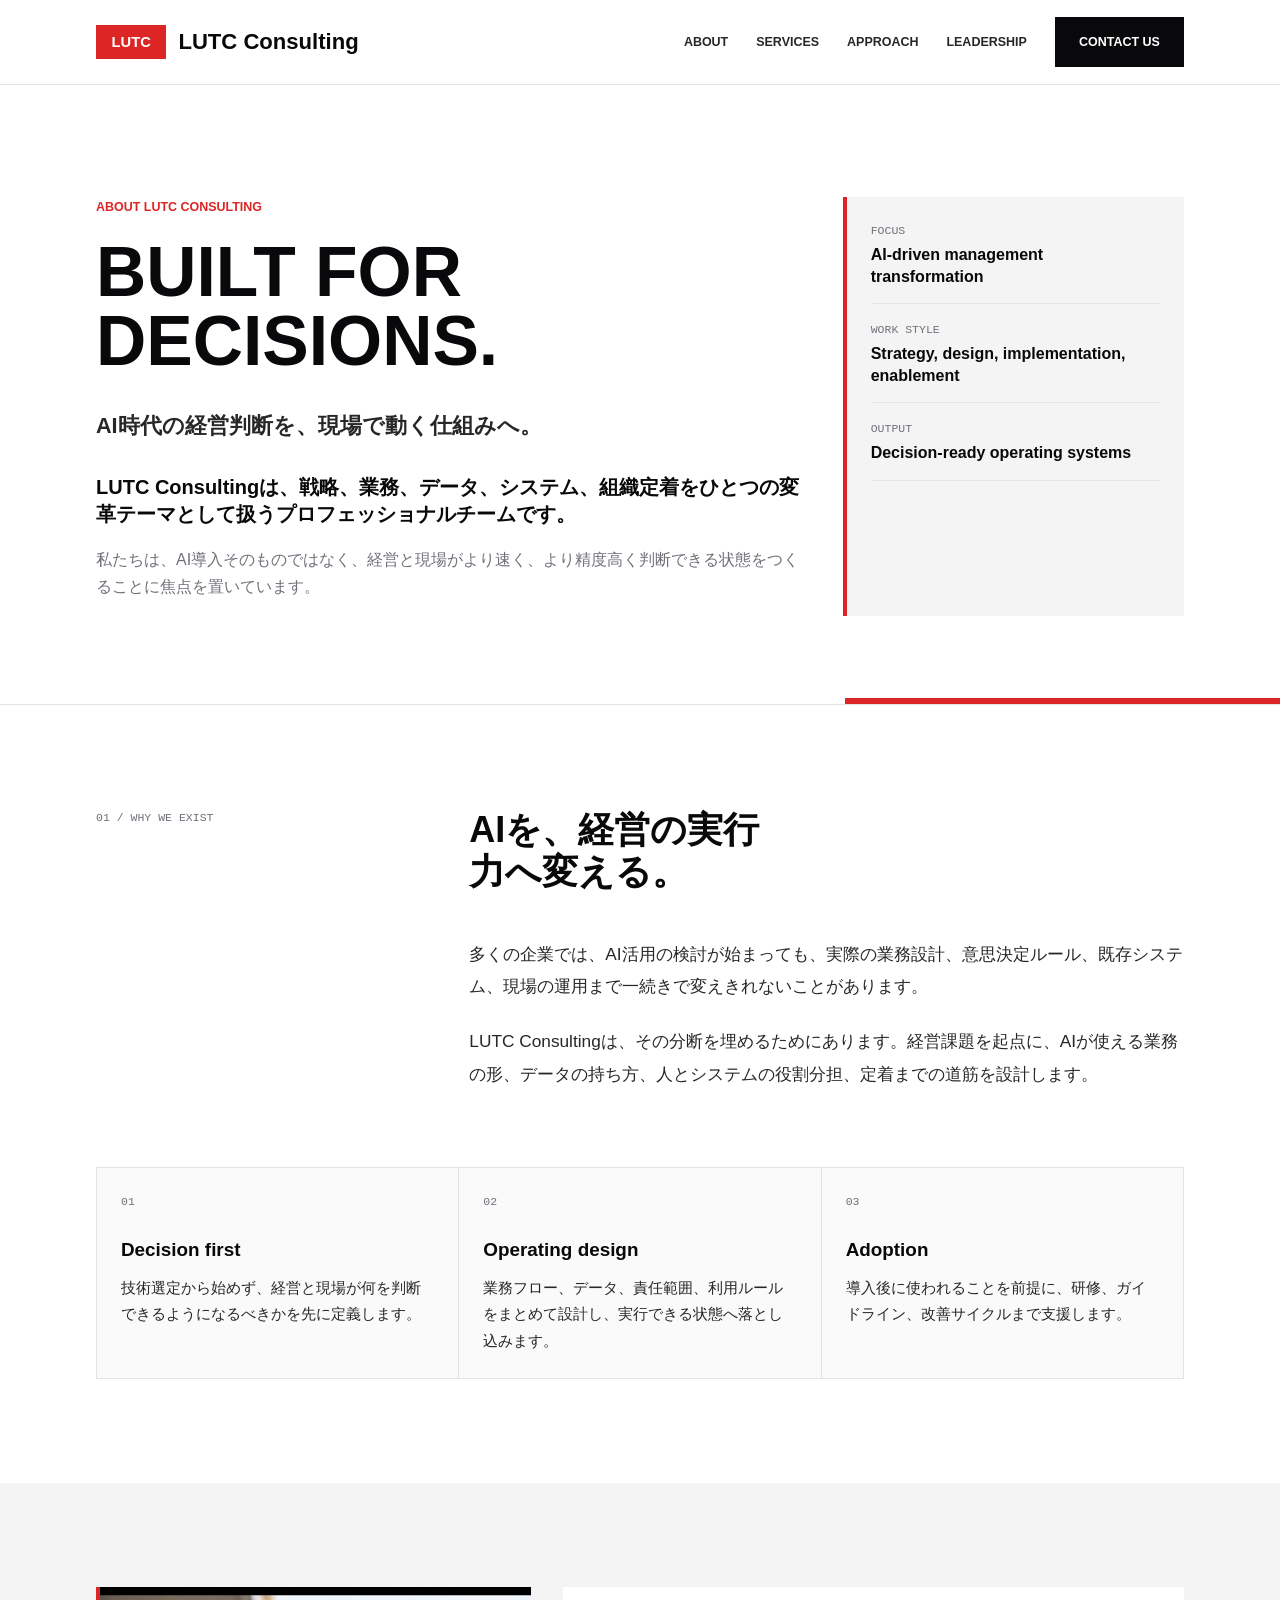
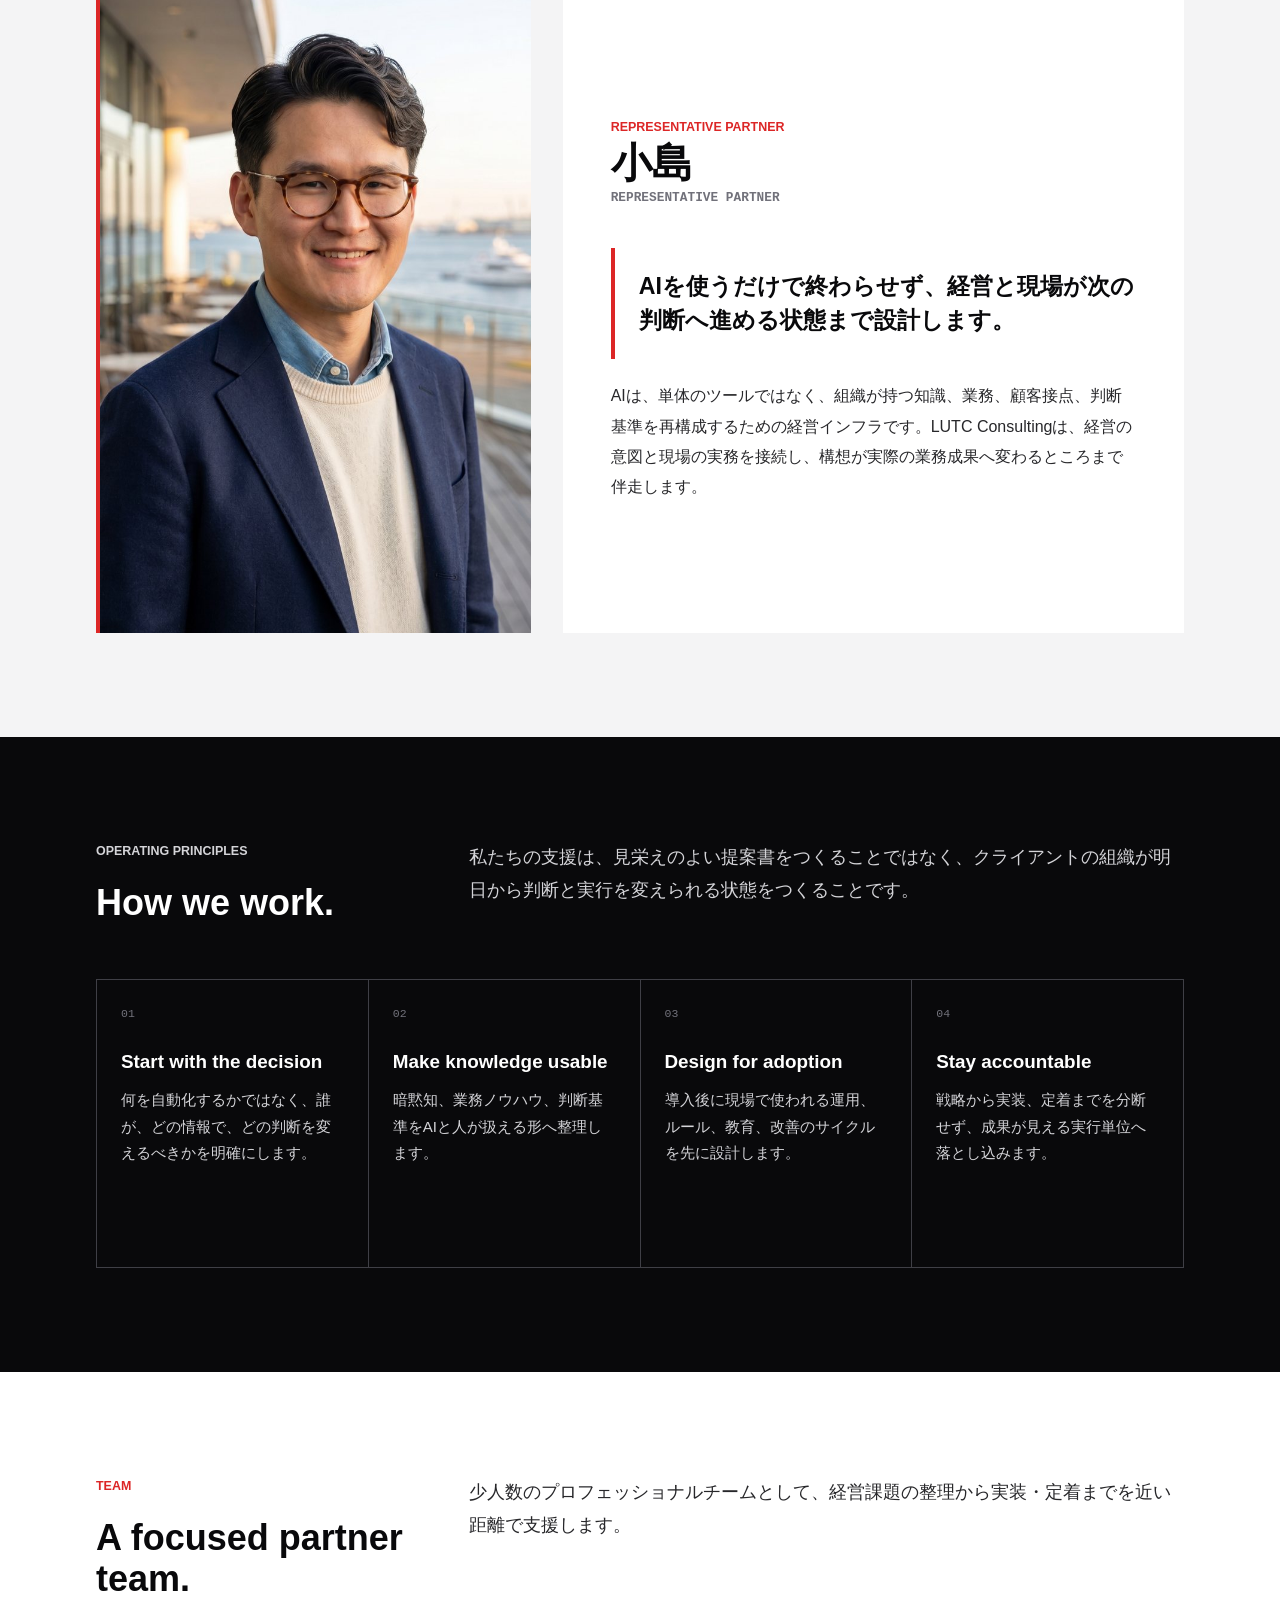
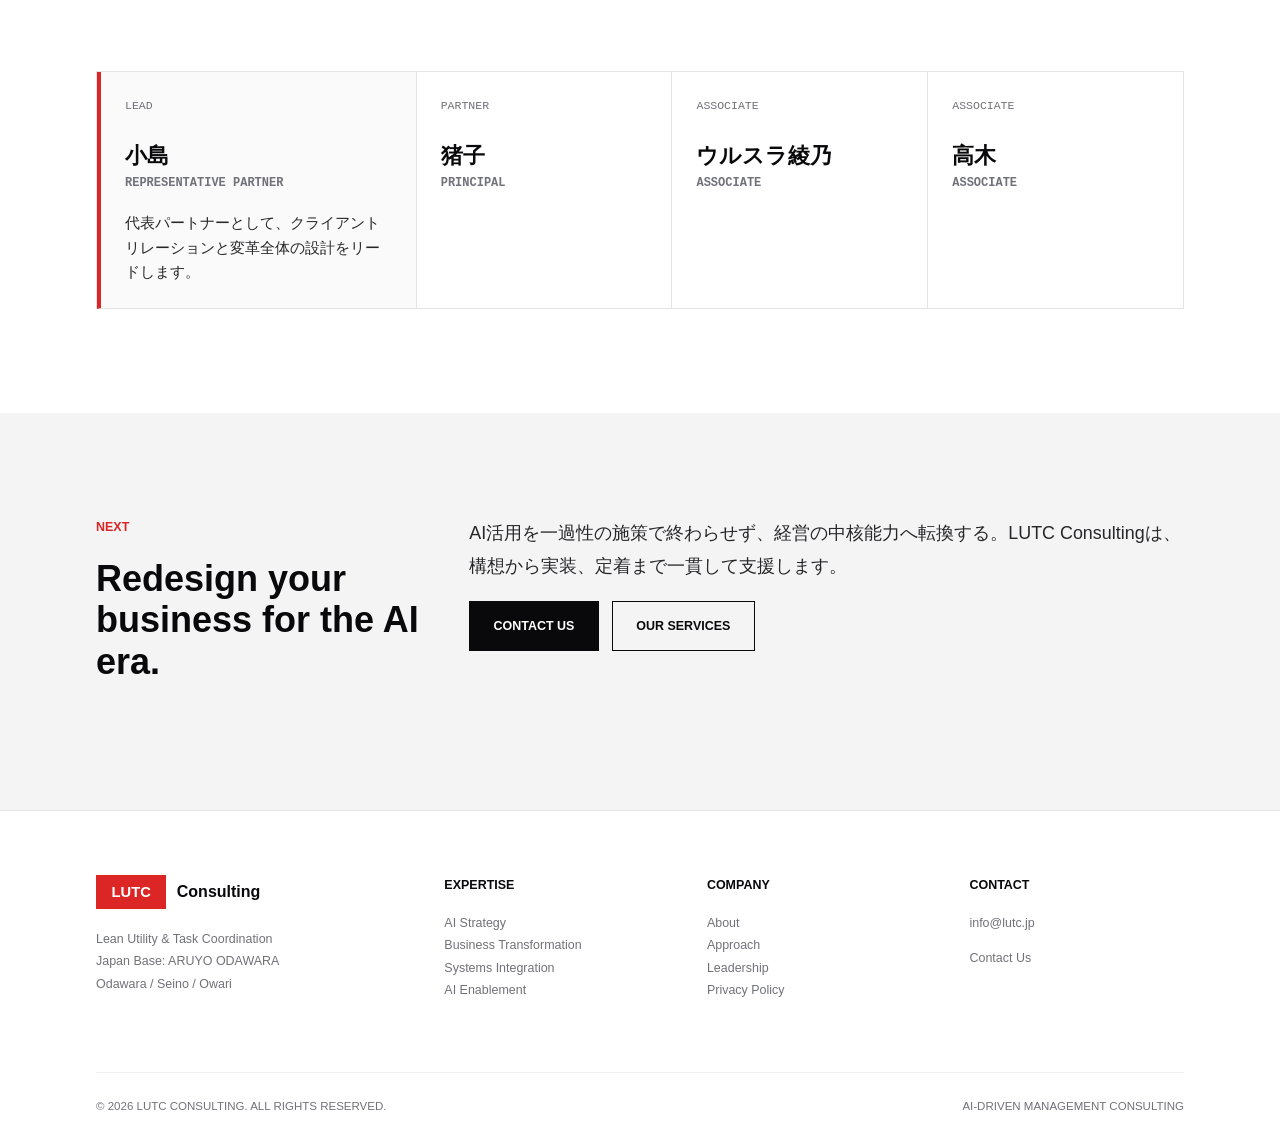
==== commit 895c4bfd: "Update domain references to lutc.jp" ====
--- a/site/src/about.html
+++ b/site/src/about.html
@@ -231,7 +231,7 @@
         </div>
         <div class="footer-col">
           <h3>Contact</h3>
-          <p>info@lutc.com</p>
+          <p>info@lutc.jp</p>
           <a href="index.html#contact">Contact Us</a>
         </div>
       </div>
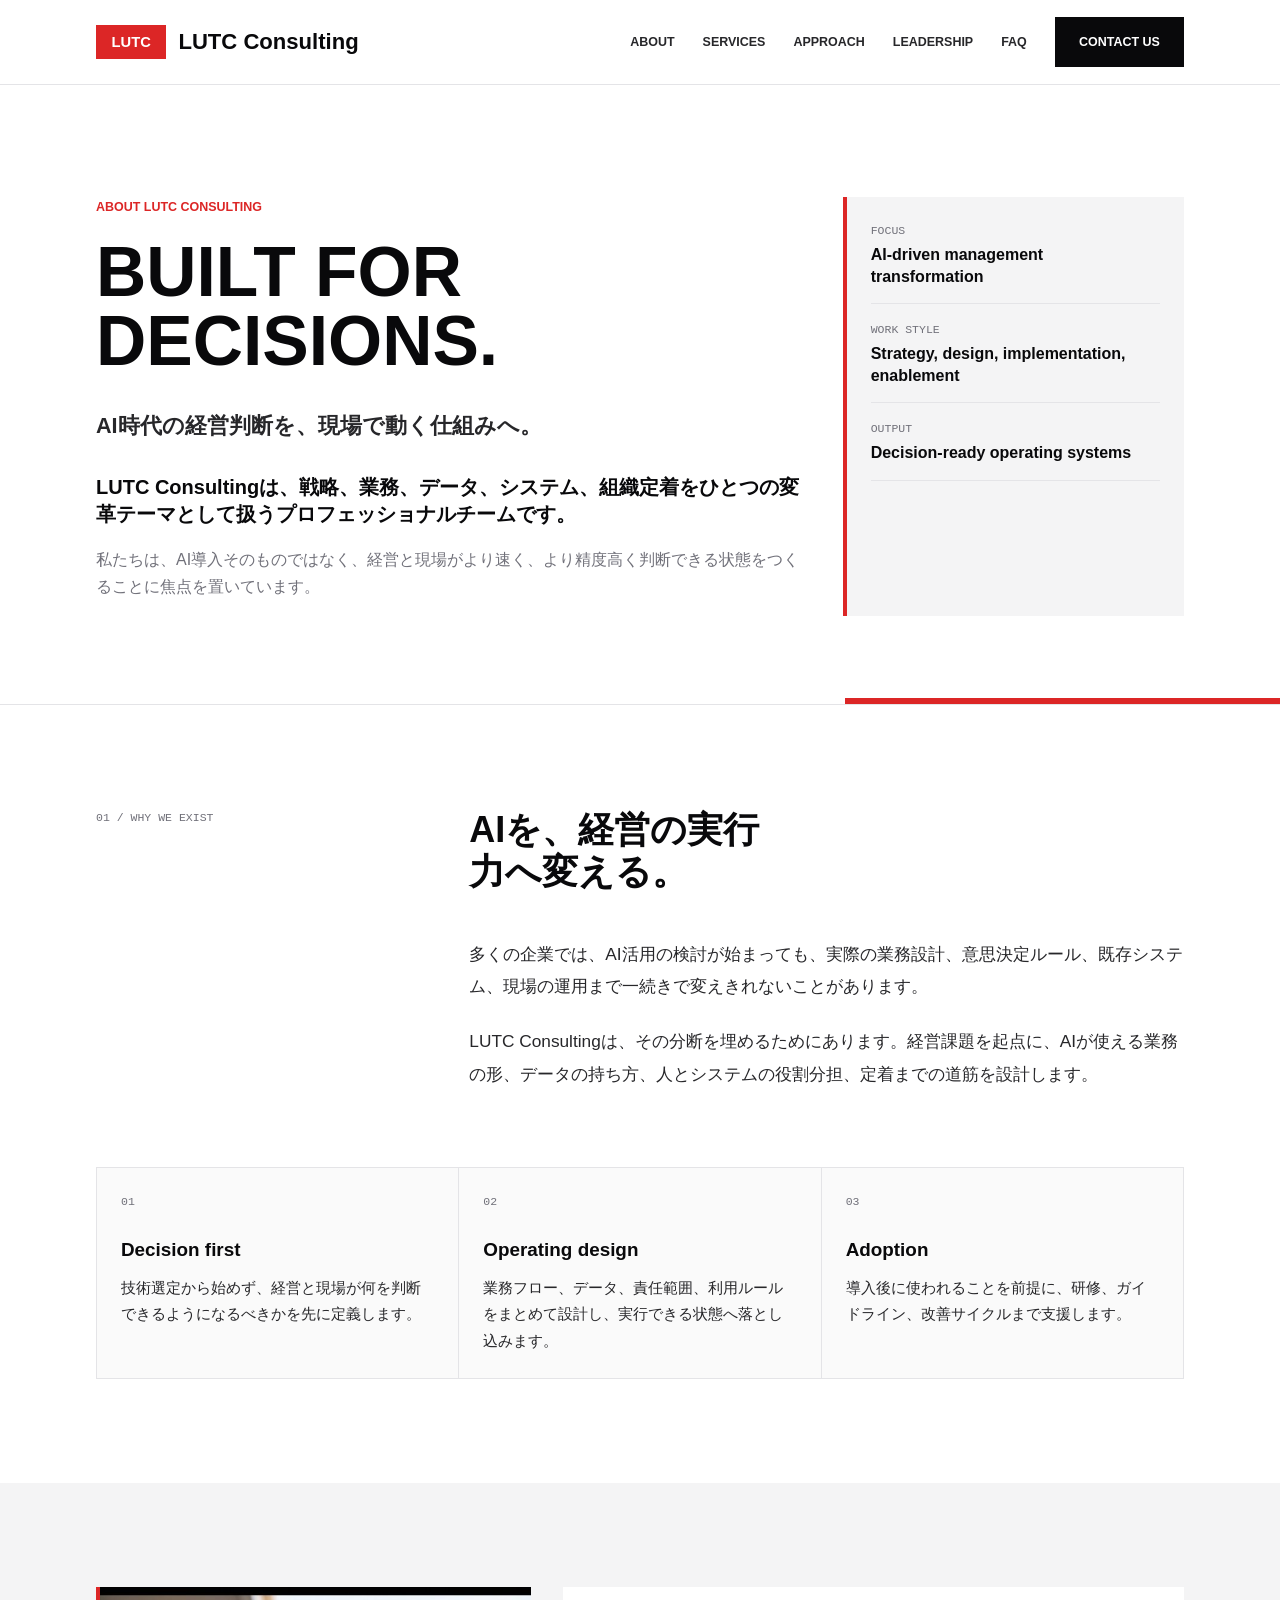
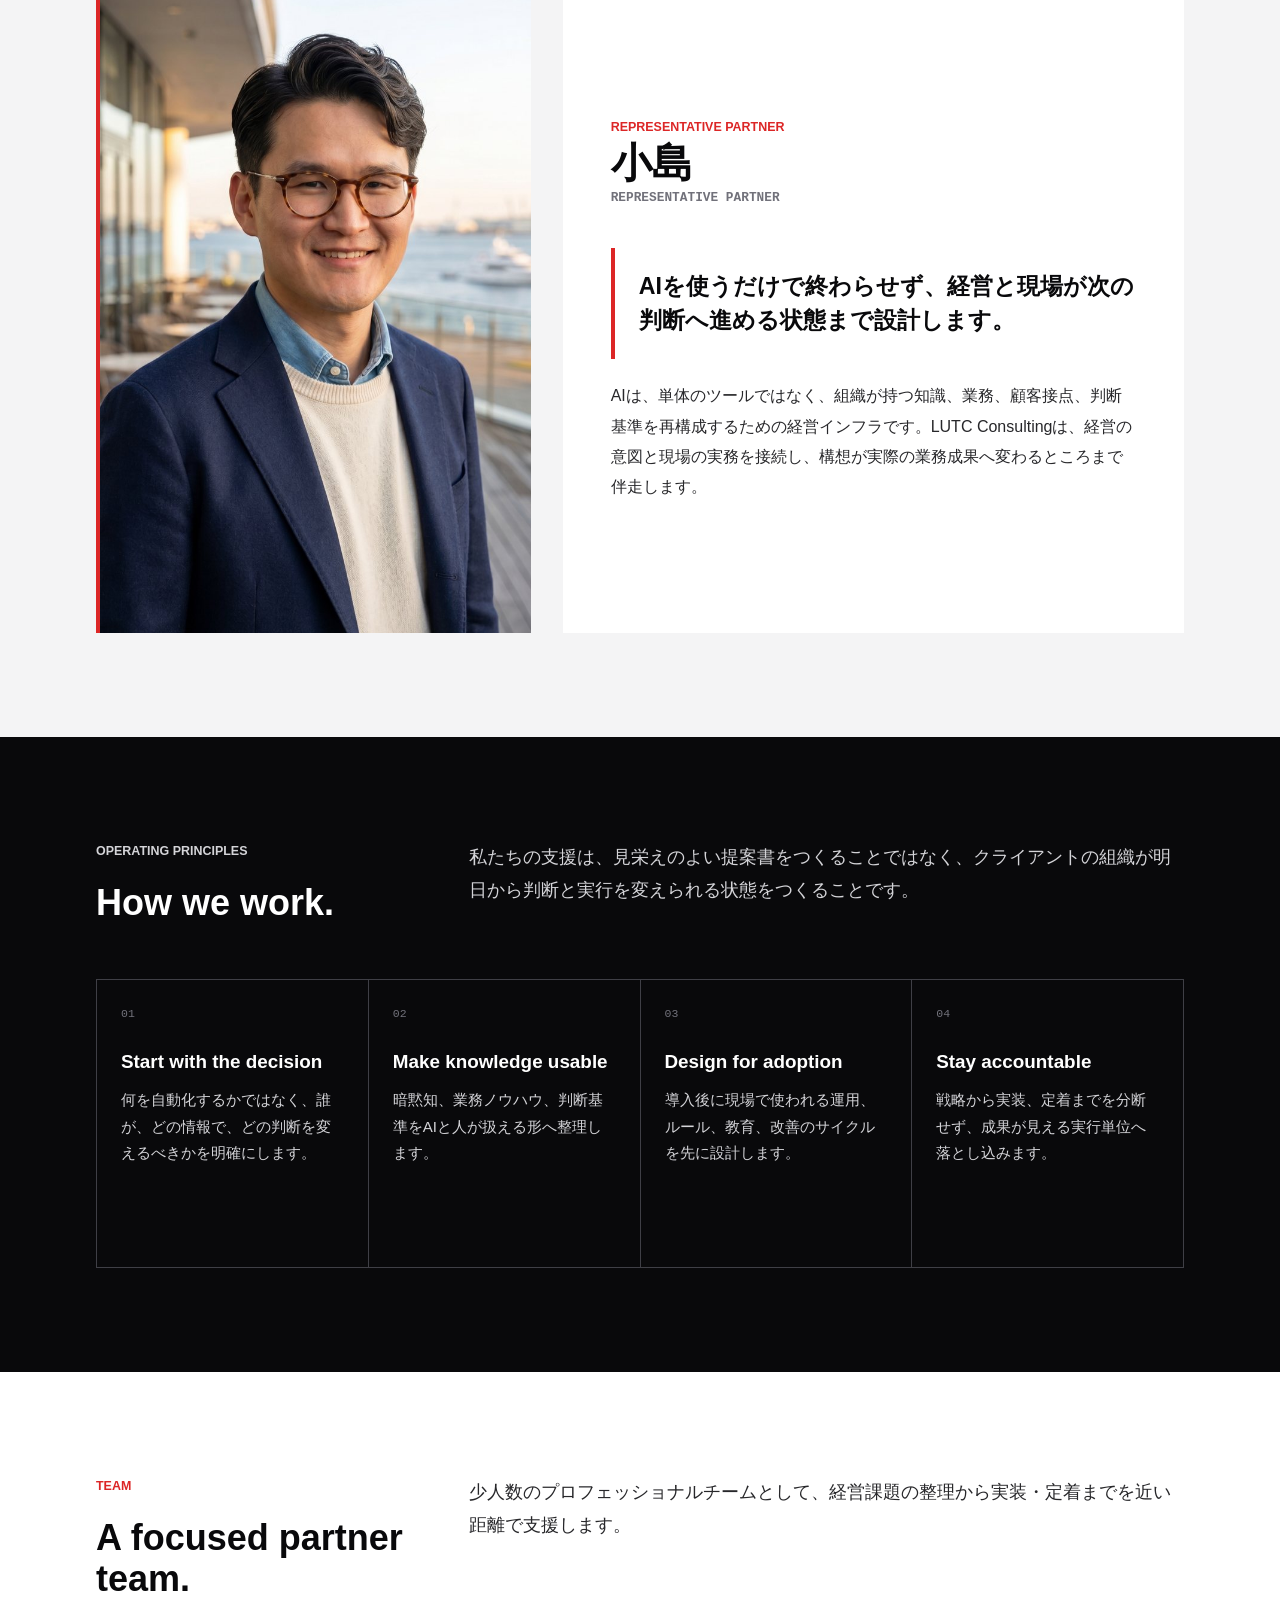
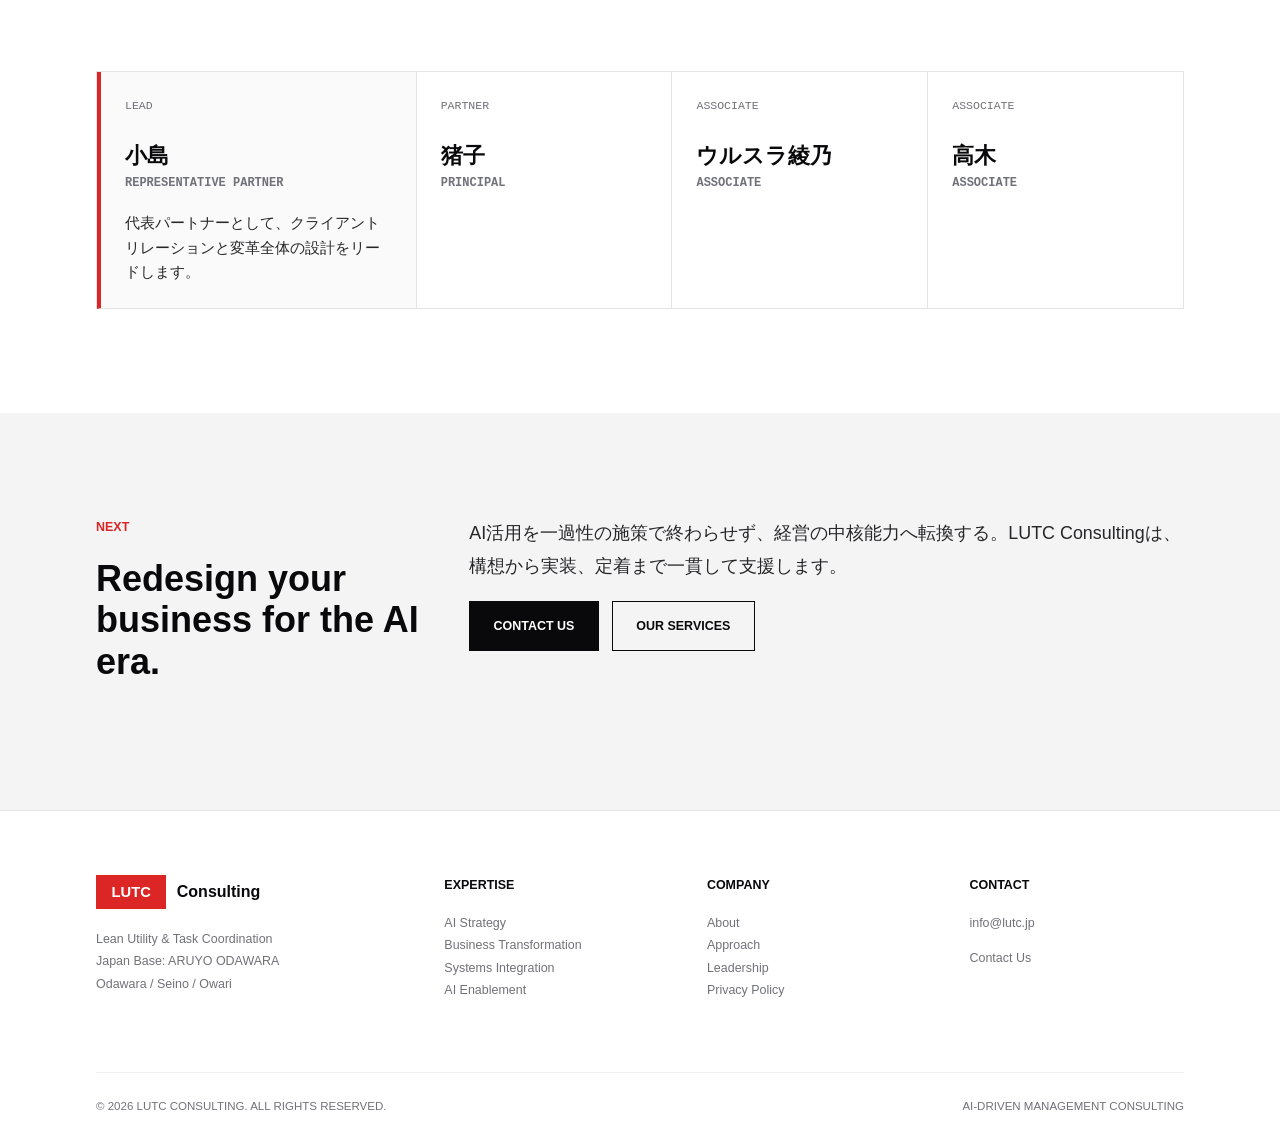
==== commit 3b9c5442: "Add SEO/AIEO optimization: structured data, meta, sitemap, llms.txt, FAQ - JSON-LD on both pages: Or" ====
--- a/site/src/about.html
+++ b/site/src/about.html
@@ -5,12 +5,84 @@
   <meta name="viewport" content="width=device-width, initial-scale=1">
   <title>About｜LUTC Consulting</title>
   <meta name="description" content="LUTC Consultingの存在意義、代表パートナーのメッセージ、チーム、AI時代の経営変革に向き合う運営原則を紹介します。">
+  <link rel="canonical" href="https://lutc.jp/about">
+  <meta name="robots" content="index, follow, max-image-preview:large">
+  <meta name="format-detection" content="telephone=no">
+
+  <meta property="og:type" content="website">
+  <meta property="og:site_name" content="LUTC Consulting">
+  <meta property="og:locale" content="ja_JP">
+  <meta property="og:url" content="https://lutc.jp/about">
   <meta property="og:title" content="About｜LUTC Consulting">
   <meta property="og:description" content="AI時代の経営判断を、現場で動く仕組みへ。LUTC Consultingの考え方とチームを紹介します。">
-  <meta property="og:type" content="website">
-  <meta property="og:image" content="assets/team/kojima-lutc-960.jpg">
+  <meta property="og:image" content="https://lutc.jp/assets/hero/lutc-hero-strategy-1200.jpg">
+  <meta property="og:image:width" content="1200">
+  <meta property="og:image:height" content="654">
+
+  <meta name="twitter:card" content="summary_large_image">
+  <meta name="twitter:title" content="About｜LUTC Consulting">
+  <meta name="twitter:description" content="AI時代の経営判断を、現場で動く仕組みへ。LUTC Consultingの考え方とチームを紹介します。">
+  <meta name="twitter:image" content="https://lutc.jp/assets/hero/lutc-hero-strategy-1200.jpg">
+
+  <link rel="icon" href="/favicon.svg" type="image/svg+xml">
+  <link rel="icon" href="/favicon-32.png" sizes="32x32" type="image/png">
+  <link rel="apple-touch-icon" href="/apple-touch-icon.png">
+  <link rel="manifest" href="/site.webmanifest">
   <meta name="theme-color" content="#dc2626">
-  <link rel="stylesheet" href="styles.css?v=20260621-2">
+
+  <link rel="stylesheet" href="styles.css?v=20260630">
+
+  <script type="application/ld+json">
+  {
+    "@context": "https://schema.org",
+    "@graph": [
+      {
+        "@type": ["Organization", "ProfessionalService"],
+        "@id": "https://lutc.jp/#organization",
+        "name": "LUTC Consulting",
+        "alternateName": "ルトゥック コンサルティング",
+        "url": "https://lutc.jp/",
+        "logo": { "@type": "ImageObject", "url": "https://lutc.jp/icon-512.png", "width": 512, "height": 512 },
+        "email": "info@lutc.jp",
+        "description": "AI活用戦略、業務改革、システムインテグレーション、AI実装、組織定着を一貫して支援するAIドリブン経営コンサルティングファーム。",
+        "areaServed": { "@type": "Country", "name": "日本" },
+        "address": { "@type": "PostalAddress", "addressLocality": "小田原市", "addressRegion": "神奈川県", "addressCountry": "JP" },
+        "employee": [
+          { "@type": "Person", "name": "小島", "jobTitle": "Representative Partner" },
+          { "@type": "Person", "name": "猪子", "jobTitle": "Principal" },
+          { "@type": "Person", "name": "ウルスラ綾乃", "jobTitle": "Associate" },
+          { "@type": "Person", "name": "高木", "jobTitle": "Associate" }
+        ]
+      },
+      {
+        "@type": "WebSite",
+        "@id": "https://lutc.jp/#website",
+        "url": "https://lutc.jp/",
+        "name": "LUTC Consulting",
+        "inLanguage": "ja",
+        "publisher": { "@id": "https://lutc.jp/#organization" }
+      },
+      {
+        "@type": "AboutPage",
+        "@id": "https://lutc.jp/about#webpage",
+        "url": "https://lutc.jp/about",
+        "name": "About｜LUTC Consulting",
+        "isPartOf": { "@id": "https://lutc.jp/#website" },
+        "about": { "@id": "https://lutc.jp/#organization" },
+        "inLanguage": "ja",
+        "breadcrumb": { "@id": "https://lutc.jp/about#breadcrumb" }
+      },
+      {
+        "@type": "BreadcrumbList",
+        "@id": "https://lutc.jp/about#breadcrumb",
+        "itemListElement": [
+          { "@type": "ListItem", "position": 1, "name": "ホーム", "item": "https://lutc.jp/" },
+          { "@type": "ListItem", "position": 2, "name": "About", "item": "https://lutc.jp/about" }
+        ]
+      }
+    ]
+  }
+  </script>
 </head>
 <body>
   <a class="skip-link" href="#main">本文へ移動</a>
@@ -29,6 +101,7 @@
         <a class="nav-link" href="index.html#services">Services</a>
         <a class="nav-link" href="index.html#approach">Approach</a>
         <a class="nav-link" href="index.html#leadership">Leadership</a>
+        <a class="nav-link" href="index.html#faq">FAQ</a>
         <a class="button" href="index.html#contact">Contact Us</a>
       </nav>
     </div>
--- a/site/src/styles.css
+++ b/site/src/styles.css
@@ -689,6 +689,19 @@
   grid-column: span 6;
 }
 
+.base-photo {
+  grid-column: span 6;
+  margin: 0;
+  display: flex;
+}
+
+.base-photo img {
+  width: 100%;
+  min-height: 25rem;
+  object-fit: cover;
+  border: 1px solid var(--line);
+}
+
 .coverage-map {
   grid-column: span 6;
   min-height: 25rem;
@@ -871,6 +884,130 @@
   accent-color: var(--red);
 }
 
+/* スクリーンリーダー用に残しつつ視覚的に隠す（ハニーポット等） */
+.visually-hidden {
+  position: absolute;
+  width: 1px;
+  height: 1px;
+  min-height: 0;
+  padding: 0;
+  margin: -1px;
+  border: 0;
+  overflow: hidden;
+  clip: rect(0 0 0 0);
+  white-space: nowrap;
+}
+
+.button:disabled {
+  opacity: 0.6;
+  cursor: not-allowed;
+}
+
+/* 問い合わせフォーム送信時の状態表示 */
+.form-status {
+  margin-top: 0.85rem;
+  padding: 0.75rem 0.9rem;
+  border-left: 4px solid var(--line);
+  background: var(--plaster);
+  color: var(--ink);
+  font-size: 0.9rem;
+  line-height: 1.6;
+}
+
+.form-status.is-success {
+  border-left-color: #16a34a;
+  background: rgba(22, 163, 74, 0.08);
+  color: #15803d;
+}
+
+.form-status.is-error {
+  border-left-color: var(--red);
+  background: rgba(220, 38, 38, 0.08);
+  color: var(--red);
+}
+
+/* FAQ */
+#faq {
+  border-top: 1px solid var(--line);
+}
+
+.faq-layout {
+  align-items: start;
+}
+
+.faq-head {
+  grid-column: span 5;
+}
+
+.faq-list {
+  grid-column: span 7;
+  display: flex;
+  flex-direction: column;
+}
+
+.faq-item {
+  border-bottom: 1px solid var(--line);
+}
+
+.faq-item:first-child {
+  border-top: 1px solid var(--line);
+}
+
+.faq-item summary {
+  list-style: none;
+  cursor: pointer;
+  position: relative;
+  padding: 1.15rem 2.5rem 1.15rem 0;
+  color: var(--black);
+  font-size: 1rem;
+  font-weight: 800;
+  transition: color 200ms var(--ease);
+}
+
+.faq-item summary::-webkit-details-marker {
+  display: none;
+}
+
+.faq-item summary::after {
+  content: "";
+  position: absolute;
+  right: 0.5rem;
+  top: 50%;
+  width: 0.6rem;
+  height: 0.6rem;
+  border-right: 2px solid var(--red);
+  border-bottom: 2px solid var(--red);
+  transform: translateY(-65%) rotate(45deg);
+  transition: transform 200ms var(--ease);
+}
+
+.faq-item[open] summary::after {
+  transform: translateY(-35%) rotate(-135deg);
+}
+
+.faq-item summary:hover {
+  color: var(--red);
+}
+
+.faq-item summary:focus-visible {
+  outline: 2px solid rgba(220, 38, 38, 0.3);
+  outline-offset: 3px;
+}
+
+.faq-answer {
+  padding: 0 0 1.3rem;
+  color: var(--ink);
+  line-height: 1.85;
+}
+
+.faq-answer p {
+  margin: 0;
+}
+
+.faq-answer a {
+  color: var(--red);
+}
+
 .privacy {
   border-top: 1px solid var(--line);
   padding: 4rem 0;
@@ -1307,7 +1444,9 @@
   .section-body,
   .about-definition,
   .base-copy,
-  .coverage-map,
+  .base-photo,
+  .faq-head,
+  .faq-list,
   .contact-copy,
   .contact-form-wrap,
   .leadership-list,
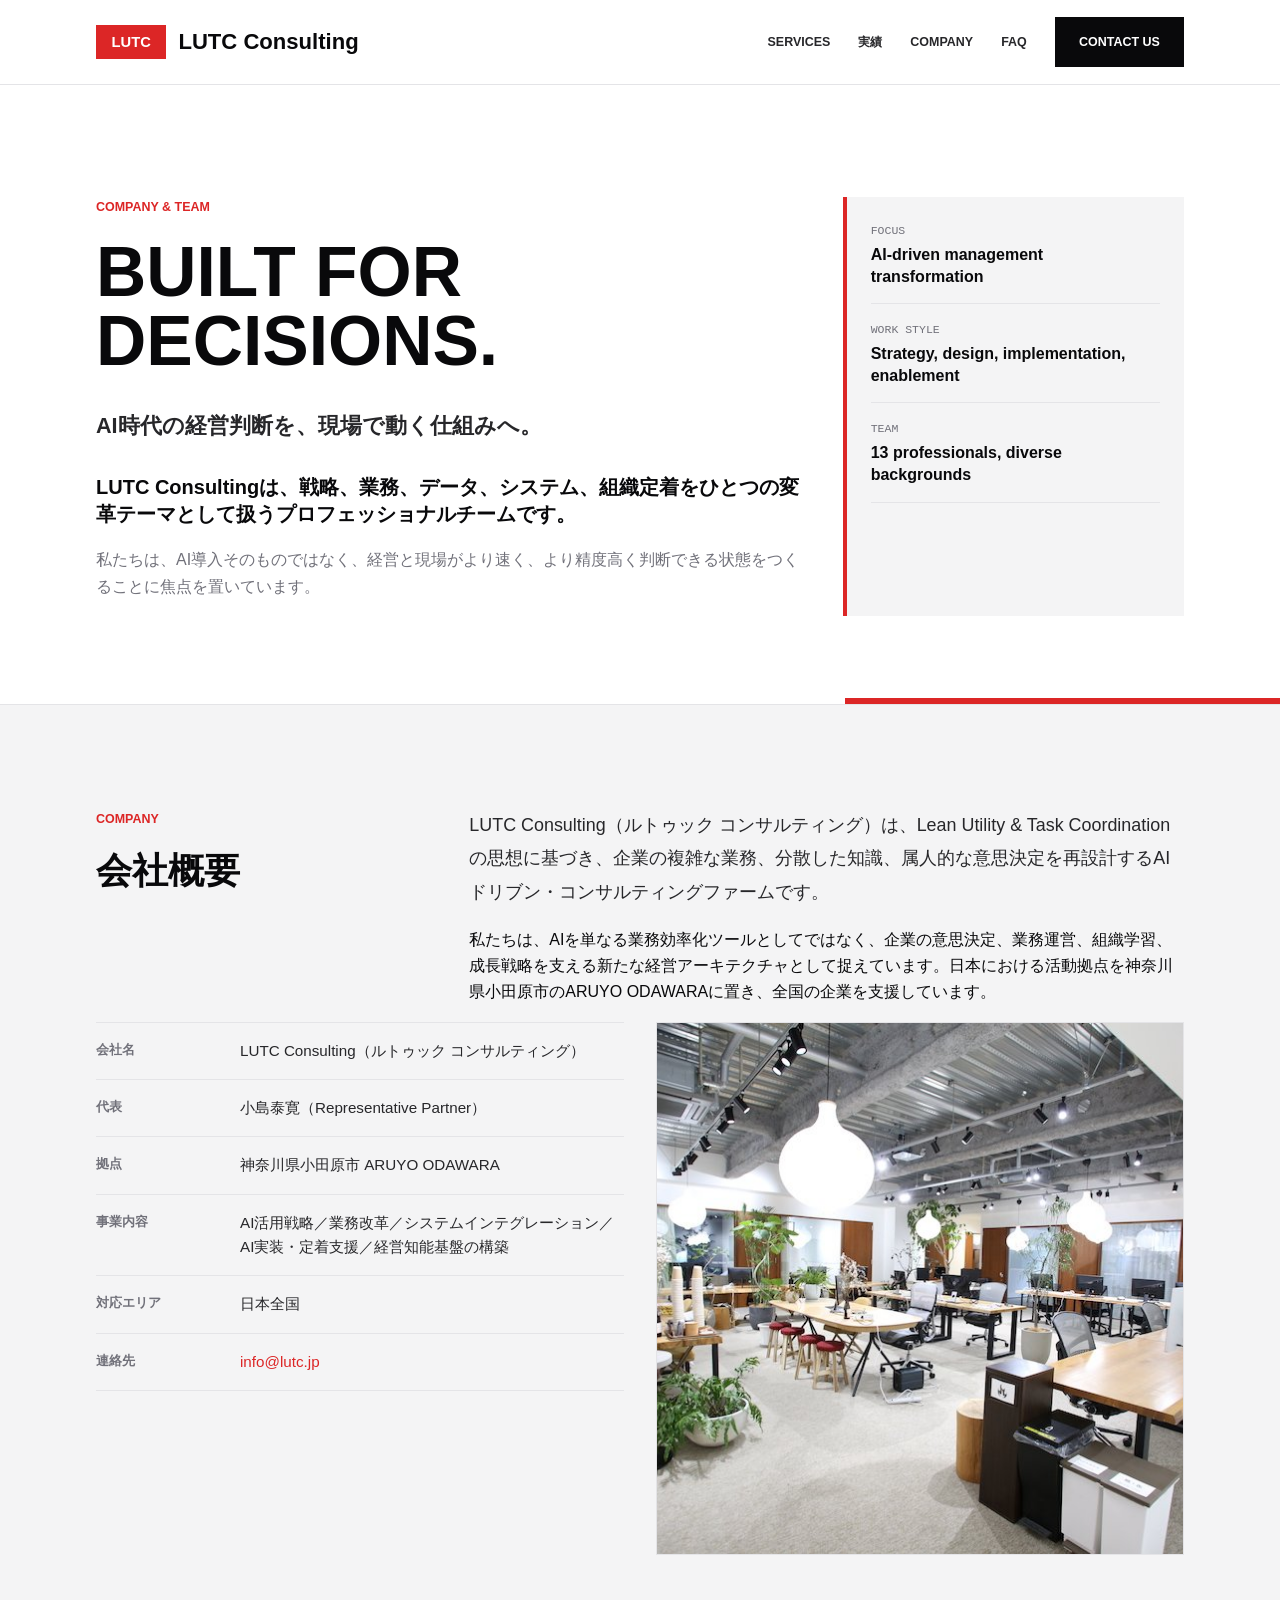
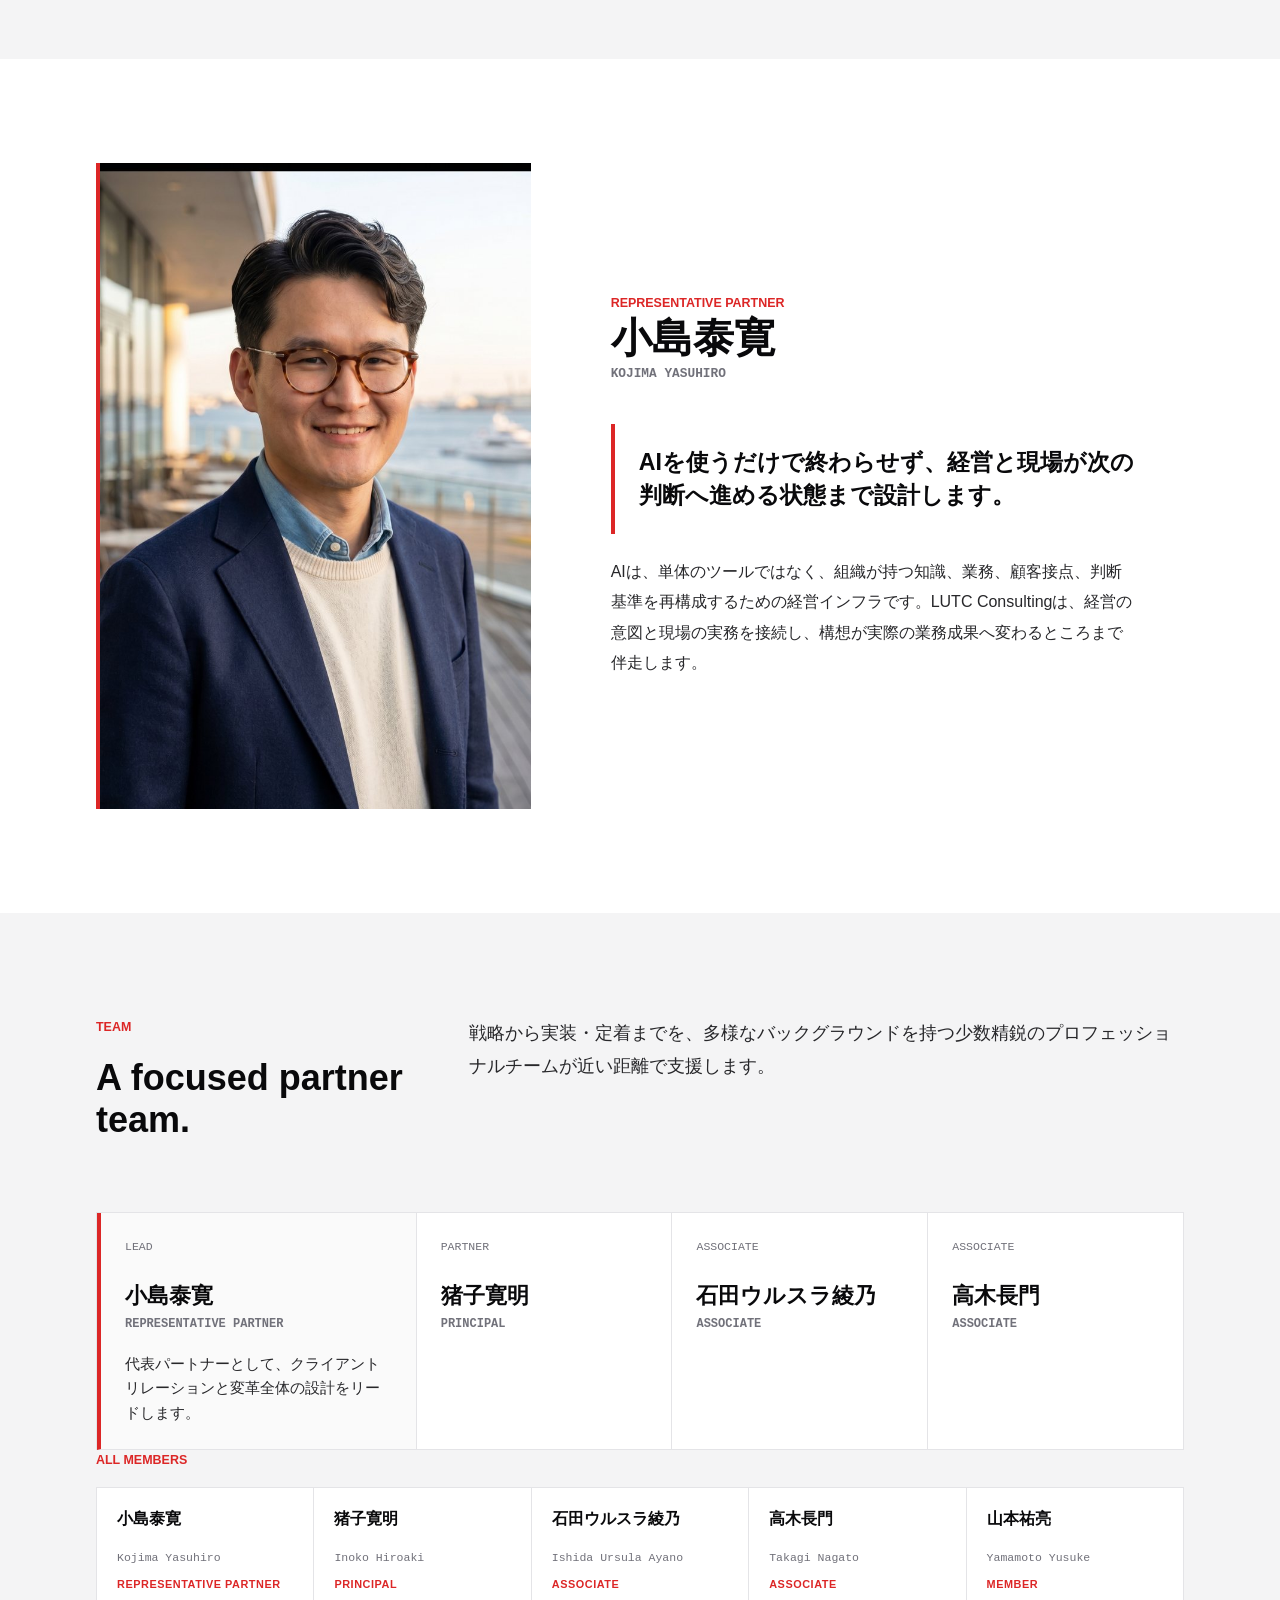
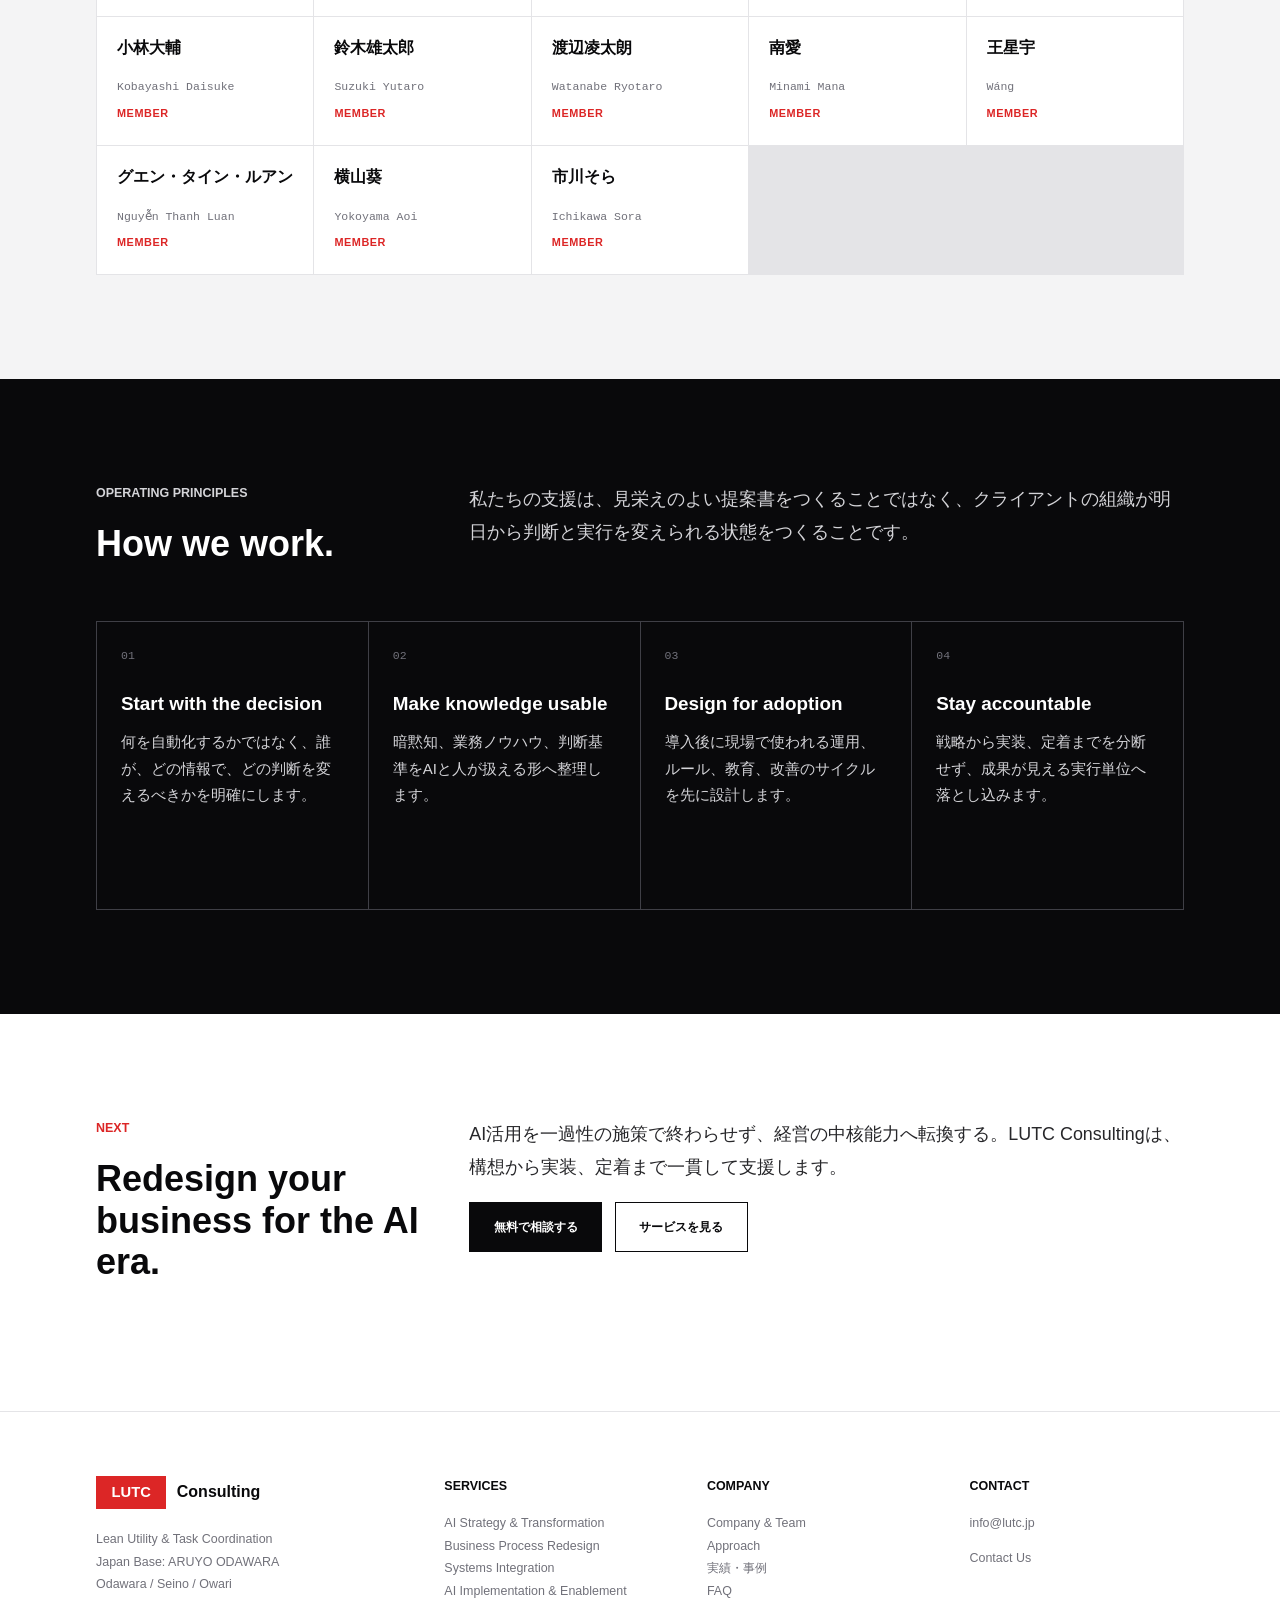
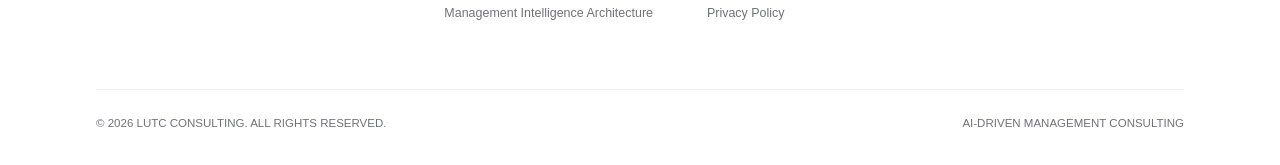
==== commit a21d90f9: "Restructure site: multi-page IA, lead-gen flow, Services/Cases pages, 13-member team - New multi-pag" ====
--- a/site/src/about.html
+++ b/site/src/about.html
@@ -3,8 +3,8 @@
 <head>
   <meta charset="utf-8">
   <meta name="viewport" content="width=device-width, initial-scale=1">
-  <title>About｜LUTC Consulting</title>
-  <meta name="description" content="LUTC Consultingの存在意義、代表パートナーのメッセージ、チーム、AI時代の経営変革に向き合う運営原則を紹介します。">
+  <title>Company & Team｜LUTC Consulting</title>
+  <meta name="description" content="LUTC Consultingの会社概要とチーム。理念（Lean Utility & Task Coordination）、代表パートナー 小島泰寛のメッセージ、多様なバックグラウンドを持つ13名のメンバー、AI時代の経営変革に向き合う運営原則を紹介します。">
   <link rel="canonical" href="https://lutc.jp/about">
   <meta name="robots" content="index, follow, max-image-preview:large">
   <meta name="format-detection" content="telephone=no">
@@ -13,15 +13,15 @@
   <meta property="og:site_name" content="LUTC Consulting">
   <meta property="og:locale" content="ja_JP">
   <meta property="og:url" content="https://lutc.jp/about">
-  <meta property="og:title" content="About｜LUTC Consulting">
-  <meta property="og:description" content="AI時代の経営判断を、現場で動く仕組みへ。LUTC Consultingの考え方とチームを紹介します。">
+  <meta property="og:title" content="Company & Team｜LUTC Consulting">
+  <meta property="og:description" content="LUTC Consultingの会社概要と、多様なバックグラウンドを持つ13名のチームを紹介します。">
   <meta property="og:image" content="https://lutc.jp/assets/hero/lutc-hero-strategy-1200.jpg">
   <meta property="og:image:width" content="1200">
   <meta property="og:image:height" content="654">
 
   <meta name="twitter:card" content="summary_large_image">
-  <meta name="twitter:title" content="About｜LUTC Consulting">
-  <meta name="twitter:description" content="AI時代の経営判断を、現場で動く仕組みへ。LUTC Consultingの考え方とチームを紹介します。">
+  <meta name="twitter:title" content="Company & Team｜LUTC Consulting">
+  <meta name="twitter:description" content="LUTC Consultingの会社概要と、多様なバックグラウンドを持つ13名のチームを紹介します。">
   <meta name="twitter:image" content="https://lutc.jp/assets/hero/lutc-hero-strategy-1200.jpg">
 
   <link rel="icon" href="/favicon.svg" type="image/svg+xml">
@@ -30,7 +30,7 @@
   <link rel="manifest" href="/site.webmanifest">
   <meta name="theme-color" content="#dc2626">
 
-  <link rel="stylesheet" href="styles.css?v=20260630">
+  <link rel="stylesheet" href="styles.css?v=20260702">
 
   <script type="application/ld+json">
   {
@@ -47,11 +47,21 @@
         "description": "AI活用戦略、業務改革、システムインテグレーション、AI実装、組織定着を一貫して支援するAIドリブン経営コンサルティングファーム。",
         "areaServed": { "@type": "Country", "name": "日本" },
         "address": { "@type": "PostalAddress", "addressLocality": "小田原市", "addressRegion": "神奈川県", "addressCountry": "JP" },
+        "founder": { "@type": "Person", "name": "小島泰寛", "jobTitle": "Representative Partner" },
         "employee": [
-          { "@type": "Person", "name": "小島", "jobTitle": "Representative Partner" },
-          { "@type": "Person", "name": "猪子", "jobTitle": "Principal" },
-          { "@type": "Person", "name": "ウルスラ綾乃", "jobTitle": "Associate" },
-          { "@type": "Person", "name": "高木", "jobTitle": "Associate" }
+          { "@type": "Person", "name": "小島泰寛", "jobTitle": "Representative Partner" },
+          { "@type": "Person", "name": "猪子寛明", "jobTitle": "Principal" },
+          { "@type": "Person", "name": "石田ウルスラ綾乃", "jobTitle": "Associate" },
+          { "@type": "Person", "name": "高木長門", "jobTitle": "Associate" },
+          { "@type": "Person", "name": "山本祐亮" },
+          { "@type": "Person", "name": "小林大輔" },
+          { "@type": "Person", "name": "鈴木雄太郎" },
+          { "@type": "Person", "name": "渡辺凌太朗" },
+          { "@type": "Person", "name": "南愛" },
+          { "@type": "Person", "name": "王星宇" },
+          { "@type": "Person", "name": "グエン・タイン・ルアン" },
+          { "@type": "Person", "name": "横山葵" },
+          { "@type": "Person", "name": "市川そら" }
         ]
       },
       {
@@ -66,7 +76,7 @@
         "@type": "AboutPage",
         "@id": "https://lutc.jp/about#webpage",
         "url": "https://lutc.jp/about",
-        "name": "About｜LUTC Consulting",
+        "name": "Company & Team｜LUTC Consulting",
         "isPartOf": { "@id": "https://lutc.jp/#website" },
         "about": { "@id": "https://lutc.jp/#organization" },
         "inLanguage": "ja",
@@ -77,7 +87,7 @@
         "@id": "https://lutc.jp/about#breadcrumb",
         "itemListElement": [
           { "@type": "ListItem", "position": 1, "name": "ホーム", "item": "https://lutc.jp/" },
-          { "@type": "ListItem", "position": 2, "name": "About", "item": "https://lutc.jp/about" }
+          { "@type": "ListItem", "position": 2, "name": "Company", "item": "https://lutc.jp/about" }
         ]
       }
     ]
@@ -89,7 +99,7 @@
 
   <header class="site-header" aria-label="Global navigation">
     <div class="nav-wrap">
-      <a class="brand" href="index.html#home" aria-label="LUTC Consulting home">
+      <a class="brand" href="index.html" aria-label="LUTC Consulting home">
         <span class="brand-mark" aria-hidden="true">LUTC</span>
         <span class="brand-word">LUTC Consulting</span>
       </a>
@@ -97,10 +107,9 @@
         <span class="menu-icon" aria-hidden="true"></span>
       </button>
       <nav id="site-navigation" class="nav-links" aria-label="Primary">
-        <a class="nav-link" href="about.html" aria-current="page">About</a>
-        <a class="nav-link" href="index.html#services">Services</a>
-        <a class="nav-link" href="index.html#approach">Approach</a>
-        <a class="nav-link" href="index.html#leadership">Leadership</a>
+        <a class="nav-link" href="services.html">Services</a>
+        <a class="nav-link" href="cases.html">実績</a>
+        <a class="nav-link" href="about.html" aria-current="page">Company</a>
         <a class="nav-link" href="index.html#faq">FAQ</a>
         <a class="button" href="index.html#contact">Contact Us</a>
       </nav>
@@ -111,7 +120,7 @@
     <section class="page-hero about-page-hero">
       <div class="section-inner grid-12">
         <div class="page-hero-copy">
-          <p class="eyebrow">About LUTC Consulting</p>
+          <p class="eyebrow">Company & Team</p>
           <h1 class="page-title">Built for decisions.</h1>
           <p class="page-lead">AI時代の経営判断を、現場で動く仕組みへ。</p>
           <div class="about-hero-note">
@@ -121,68 +130,55 @@
         </div>
         <aside class="page-hero-aside" aria-label="How LUTC works">
           <dl class="info-list">
-            <div>
-              <dt>Focus</dt>
-              <dd>AI-driven management transformation</dd>
-            </div>
-            <div>
-              <dt>Work Style</dt>
-              <dd>Strategy, design, implementation, enablement</dd>
-            </div>
-            <div>
-              <dt>Output</dt>
-              <dd>Decision-ready operating systems</dd>
-            </div>
+            <div><dt>Focus</dt><dd>AI-driven management transformation</dd></div>
+            <div><dt>Work Style</dt><dd>Strategy, design, implementation, enablement</dd></div>
+            <div><dt>Team</dt><dd>13 professionals, diverse backgrounds</dd></div>
           </dl>
         </aside>
       </div>
     </section>
 
-    <section class="section">
+    <section id="company" class="section plaster">
       <div class="section-inner grid-12">
         <div class="section-header">
-          <p class="meta">01 / Why we exist</p>
-        </div>
-        <div class="about-definition">
-          <h2 class="section-title">AIを、経営の実行力へ変える。</h2>
-          <p>多くの企業では、AI活用の検討が始まっても、実際の業務設計、意思決定ルール、既存システム、現場の運用まで一続きで変えきれないことがあります。</p>
-          <p>LUTC Consultingは、その分断を埋めるためにあります。経営課題を起点に、AIが使える業務の形、データの持ち方、人とシステムの役割分担、定着までの道筋を設計します。</p>
-        </div>
-        <div class="proof-strip" aria-label="LUTC operating focus">
-          <article class="proof-item">
-            <span>01</span>
-            <h3>Decision first</h3>
-            <p>技術選定から始めず、経営と現場が何を判断できるようになるべきかを先に定義します。</p>
-          </article>
-          <article class="proof-item">
-            <span>02</span>
-            <h3>Operating design</h3>
-            <p>業務フロー、データ、責任範囲、利用ルールをまとめて設計し、実行できる状態へ落とし込みます。</p>
-          </article>
-          <article class="proof-item">
-            <span>03</span>
-            <h3>Adoption</h3>
-            <p>導入後に使われることを前提に、研修、ガイドライン、改善サイクルまで支援します。</p>
-          </article>
-        </div>
-      </div>
-    </section>
-
-    <section class="section plaster">
+          <p class="eyebrow">Company</p>
+          <h2 class="section-title">会社概要</h2>
+        </div>
+        <div class="section-body copy-stack">
+          <p class="section-lead">LUTC Consulting（ルトゥック コンサルティング）は、Lean Utility &amp; Task Coordination の思想に基づき、企業の複雑な業務、分散した知識、属人的な意思決定を再設計するAIドリブン・コンサルティングファームです。</p>
+          <p>私たちは、AIを単なる業務効率化ツールとしてではなく、企業の意思決定、業務運営、組織学習、成長戦略を支える新たな経営アーキテクチャとして捉えています。日本における活動拠点を神奈川県小田原市のARUYO ODAWARAに置き、全国の企業を支援しています。</p>
+        </div>
+      </div>
+      <div class="section-inner grid-12 base-layout">
+        <dl class="company-info">
+          <div><dt>会社名</dt><dd>LUTC Consulting（ルトゥック コンサルティング）</dd></div>
+          <div><dt>代表</dt><dd>小島泰寛（Representative Partner）</dd></div>
+          <div><dt>拠点</dt><dd>神奈川県小田原市 ARUYO ODAWARA</dd></div>
+          <div><dt>事業内容</dt><dd>AI活用戦略／業務改革／システムインテグレーション／AI実装・定着支援／経営知能基盤の構築</dd></div>
+          <div><dt>対応エリア</dt><dd>日本全国</dd></div>
+          <div><dt>連絡先</dt><dd><a href="mailto:info@lutc.jp">info@lutc.jp</a></dd></div>
+        </dl>
+        <figure class="base-photo">
+          <img src="assets/base/lutc-base-aruyo-odawara.jpg" width="800" height="533" alt="LUTC Consulting 日本拠点 ARUYO ODAWARA のオフィス" loading="lazy" decoding="async">
+        </figure>
+      </div>
+    </section>
+
+    <section id="representative" class="section">
       <div class="section-inner grid-12 representative-layout">
         <figure class="representative-photo">
           <picture>
             <source
               srcset="assets/team/kojima-lutc-480.jpg 480w, assets/team/kojima-lutc-720.jpg 720w, assets/team/kojima-lutc-960.jpg 960w"
               sizes="(max-width: 1100px) 100vw, 40vw">
-            <img src="assets/team/kojima-lutc-720.jpg" width="720" height="1080" alt="LUTC Consulting Representative Partner 小島">
+            <img src="assets/team/kojima-lutc-720.jpg" width="720" height="1080" alt="LUTC Consulting 代表パートナー 小島泰寛">
           </picture>
         </figure>
         <div class="representative-copy">
           <div>
             <p class="leader-kicker">Representative Partner</p>
-            <h2 class="leader-name">小島</h2>
-            <span class="leader-role">Representative Partner</span>
+            <h2 class="leader-name">小島泰寛</h2>
+            <span class="leader-role">Kojima Yasuhiro</span>
           </div>
           <p class="leader-message">AIを使うだけで終わらせず、経営と現場が次の判断へ進める状態まで設計します。</p>
           <p>AIは、単体のツールではなく、組織が持つ知識、業務、顧客接点、判断基準を再構成するための経営インフラです。LUTC Consultingは、経営の意図と現場の実務を接続し、構想が実際の業務成果へ変わるところまで伴走します。</p>
@@ -190,7 +186,62 @@
       </div>
     </section>
 
-    <section class="section dark">
+    <section id="team" class="section plaster">
+      <div class="section-inner grid-12 team-section-head">
+        <div class="section-header">
+          <p class="eyebrow">Team</p>
+          <h2 class="section-title">A focused partner team.</h2>
+        </div>
+        <div class="section-body">
+          <p class="section-lead">戦略から実装・定着までを、多様なバックグラウンドを持つ少数精鋭のプロフェッショナルチームが近い距離で支援します。</p>
+        </div>
+      </div>
+      <div class="section-inner">
+        <div class="team-roster" aria-label="コアメンバー">
+          <article class="team-lead">
+            <span>Lead</span>
+            <h3>小島泰寛</h3>
+            <div class="role">Representative Partner</div>
+            <p>代表パートナーとして、クライアントリレーションと変革全体の設計をリードします。</p>
+          </article>
+          <article class="team-member">
+            <span>Partner</span>
+            <h3>猪子寛明</h3>
+            <div class="role">Principal</div>
+          </article>
+          <article class="team-member">
+            <span>Associate</span>
+            <h3>石田ウルスラ綾乃</h3>
+            <div class="role">Associate</div>
+          </article>
+          <article class="team-member">
+            <span>Associate</span>
+            <h3>高木長門</h3>
+            <div class="role">Associate</div>
+          </article>
+        </div>
+      </div>
+      <div class="section-inner">
+        <p class="eyebrow members-label">All Members</p>
+        <div class="members-grid" aria-label="全メンバー">
+          <article class="member"><h3>小島泰寛</h3><span class="romaji">Kojima Yasuhiro</span><span class="role">Representative Partner</span></article>
+          <article class="member"><h3>猪子寛明</h3><span class="romaji">Inoko Hiroaki</span><span class="role">Principal</span></article>
+          <article class="member"><h3>石田ウルスラ綾乃</h3><span class="romaji">Ishida Ursula Ayano</span><span class="role">Associate</span></article>
+          <article class="member"><h3>高木長門</h3><span class="romaji">Takagi Nagato</span><span class="role">Associate</span></article>
+          <article class="member"><h3>山本祐亮</h3><span class="romaji">Yamamoto Yusuke</span><span class="role">Member</span></article>
+          <article class="member"><h3>小林大輔</h3><span class="romaji">Kobayashi Daisuke</span><span class="role">Member</span></article>
+          <article class="member"><h3>鈴木雄太郎</h3><span class="romaji">Suzuki Yutaro</span><span class="role">Member</span></article>
+          <article class="member"><h3>渡辺凌太朗</h3><span class="romaji">Watanabe Ryotaro</span><span class="role">Member</span></article>
+          <article class="member"><h3>南愛</h3><span class="romaji">Minami Mana</span><span class="role">Member</span></article>
+          <article class="member"><h3>王星宇</h3><span class="romaji">Wáng</span><span class="role">Member</span></article>
+          <article class="member"><h3>グエン・タイン・ルアン</h3><span class="romaji">Nguyễn Thanh Luan</span><span class="role">Member</span></article>
+          <article class="member"><h3>横山葵</h3><span class="romaji">Yokoyama Aoi</span><span class="role">Member</span></article>
+          <article class="member"><h3>市川そら</h3><span class="romaji">Ichikawa Sora</span><span class="role">Member</span></article>
+        </div>
+      </div>
+    </section>
+
+    <section id="principles" class="section dark">
       <div class="section-inner grid-12">
         <div class="section-header">
           <p class="eyebrow">Operating Principles</p>
@@ -225,43 +276,6 @@
     </section>
 
     <section class="section">
-      <div class="section-inner grid-12 team-section-head">
-        <div class="section-header">
-          <p class="eyebrow">Team</p>
-          <h2 class="section-title">A focused partner team.</h2>
-        </div>
-        <div class="section-body">
-          <p class="section-lead">少人数のプロフェッショナルチームとして、経営課題の整理から実装・定着までを近い距離で支援します。</p>
-        </div>
-      </div>
-      <div class="section-inner">
-        <div class="team-roster" aria-label="LUTC team members">
-          <article class="team-lead">
-            <span>Lead</span>
-            <h3>小島</h3>
-            <div class="role">Representative Partner</div>
-            <p>代表パートナーとして、クライアントリレーションと変革全体の設計をリードします。</p>
-          </article>
-          <article class="team-member">
-            <span>Partner</span>
-            <h3>猪子</h3>
-            <div class="role">Principal</div>
-          </article>
-          <article class="team-member">
-            <span>Associate</span>
-            <h3>ウルスラ綾乃</h3>
-            <div class="role">Associate</div>
-          </article>
-          <article class="team-member">
-            <span>Associate</span>
-            <h3>高木</h3>
-            <div class="role">Associate</div>
-          </article>
-        </div>
-      </div>
-    </section>
-
-    <section class="section plaster">
       <div class="section-inner grid-12">
         <div class="section-header">
           <p class="eyebrow">Next</p>
@@ -270,8 +284,8 @@
         <div class="section-body copy-stack">
           <p class="section-lead">AI活用を一過性の施策で終わらせず、経営の中核能力へ転換する。LUTC Consultingは、構想から実装、定着まで一貫して支援します。</p>
           <div class="hero-actions">
-            <a class="button" href="index.html#contact">Contact Us</a>
-            <a class="button secondary" href="index.html#services">Our Services</a>
+            <a class="button" href="index.html#contact">無料で相談する</a>
+            <a class="button secondary" href="services.html">サービスを見る</a>
           </div>
         </div>
       </div>
@@ -289,17 +303,19 @@
           <p class="footer-note">Lean Utility &amp; Task Coordination<br>Japan Base: ARUYO ODAWARA<br>Odawara / Seino / Owari</p>
         </div>
         <div class="footer-col">
-          <h3>Expertise</h3>
-          <a href="index.html#services">AI Strategy</a>
-          <a href="index.html#services">Business Transformation</a>
-          <a href="index.html#services">Systems Integration</a>
-          <a href="index.html#services">AI Enablement</a>
+          <h3>Services</h3>
+          <a href="services.html#ai-strategy">AI Strategy &amp; Transformation</a>
+          <a href="services.html#process">Business Process Redesign</a>
+          <a href="services.html#integration">Systems Integration</a>
+          <a href="services.html#enablement">AI Implementation &amp; Enablement</a>
+          <a href="services.html#architecture">Management Intelligence Architecture</a>
         </div>
         <div class="footer-col">
           <h3>Company</h3>
-          <a href="about.html">About</a>
-          <a href="index.html#approach">Approach</a>
-          <a href="index.html#leadership">Leadership</a>
+          <a href="about.html">Company &amp; Team</a>
+          <a href="services.html#approach">Approach</a>
+          <a href="cases.html">実績・事例</a>
+          <a href="index.html#faq">FAQ</a>
           <a href="index.html#privacy">Privacy Policy</a>
         </div>
         <div class="footer-col">
@@ -309,7 +325,7 @@
         </div>
       </div>
       <div class="footer-bottom">
-        <span>&copy; 2026 LUTC Consulting. All Rights Reserved.</span>
+        <span>© 2026 LUTC Consulting. All Rights Reserved.</span>
         <span>AI-Driven Management Consulting</span>
       </div>
     </div>
--- a/site/src/styles.css
+++ b/site/src/styles.css
@@ -1008,6 +1008,142 @@
   color: var(--red);
 }
 
+/* Section CTA */
+.section-cta {
+  grid-column: 1 / -1;
+  margin-top: 2.5rem;
+  text-align: center;
+}
+
+/* Small note under a grid section */
+.note {
+  grid-column: 1 / -1;
+  margin-top: 1.4rem;
+  color: var(--muted);
+  font-size: 0.85rem;
+}
+
+/* Callout / disclaimer note */
+.callout-note {
+  border-left: 4px solid var(--red);
+  background: var(--plaster);
+  padding: 1rem 1.25rem;
+  color: var(--ink);
+  font-size: 0.9rem;
+  line-height: 1.7;
+}
+
+/* Service card title links (overview grids) */
+.service h3 a {
+  color: inherit;
+  text-decoration: none;
+}
+
+.service h3 a:hover,
+.service h3 a:focus-visible {
+  color: var(--red);
+}
+
+/* Case points (cases.html) */
+.case-points {
+  list-style: none;
+  margin: 0.4rem 0 0;
+  padding: 0;
+  display: grid;
+  gap: 0.55rem;
+}
+
+.case-points li {
+  color: var(--ink);
+  font-size: 0.92rem;
+  line-height: 1.65;
+}
+
+.case-points b {
+  display: inline-block;
+  min-width: 5.2rem;
+  margin-right: 0.4rem;
+  color: var(--red);
+  font-size: 0.7rem;
+  font-weight: 800;
+  text-transform: uppercase;
+  letter-spacing: 0.04em;
+}
+
+/* Company info (about.html) */
+.company-info {
+  grid-column: span 6;
+  margin: 0;
+  border-top: 1px solid var(--line);
+}
+
+.company-info > div {
+  display: grid;
+  grid-template-columns: 8rem 1fr;
+  gap: 1rem;
+  padding: 1rem 0;
+  border-bottom: 1px solid var(--line);
+}
+
+.company-info dt {
+  color: var(--muted);
+  font-size: 0.82rem;
+  font-weight: 800;
+}
+
+.company-info dd {
+  margin: 0;
+  color: var(--ink);
+  font-size: 0.95rem;
+  line-height: 1.6;
+}
+
+.company-info dd a {
+  color: var(--red);
+}
+
+/* Members grid (about.html) */
+.members-label {
+  margin-bottom: 1rem;
+}
+
+.members-grid {
+  display: grid;
+  grid-template-columns: repeat(auto-fill, minmax(210px, 1fr));
+  gap: 1px;
+  background: var(--line);
+  border: 1px solid var(--line);
+}
+
+.member {
+  display: flex;
+  flex-direction: column;
+  gap: 0.15rem;
+  background: var(--white);
+  padding: 1.35rem 1.25rem;
+}
+
+.member h3 {
+  font-size: 1rem;
+  font-weight: 800;
+  line-height: 1.3;
+}
+
+.member .romaji {
+  color: var(--muted);
+  font-family: Consolas, "SFMono-Regular", monospace;
+  font-size: 0.72rem;
+}
+
+.member .role {
+  margin-top: 0.4rem;
+  color: var(--red);
+  font-size: 0.68rem;
+  font-weight: 800;
+  letter-spacing: 0.05em;
+  text-transform: uppercase;
+}
+
 .privacy {
   border-top: 1px solid var(--line);
   padding: 4rem 0;
@@ -1445,6 +1581,7 @@
   .about-definition,
   .base-copy,
   .base-photo,
+  .company-info,
   .faq-head,
   .faq-list,
   .contact-copy,
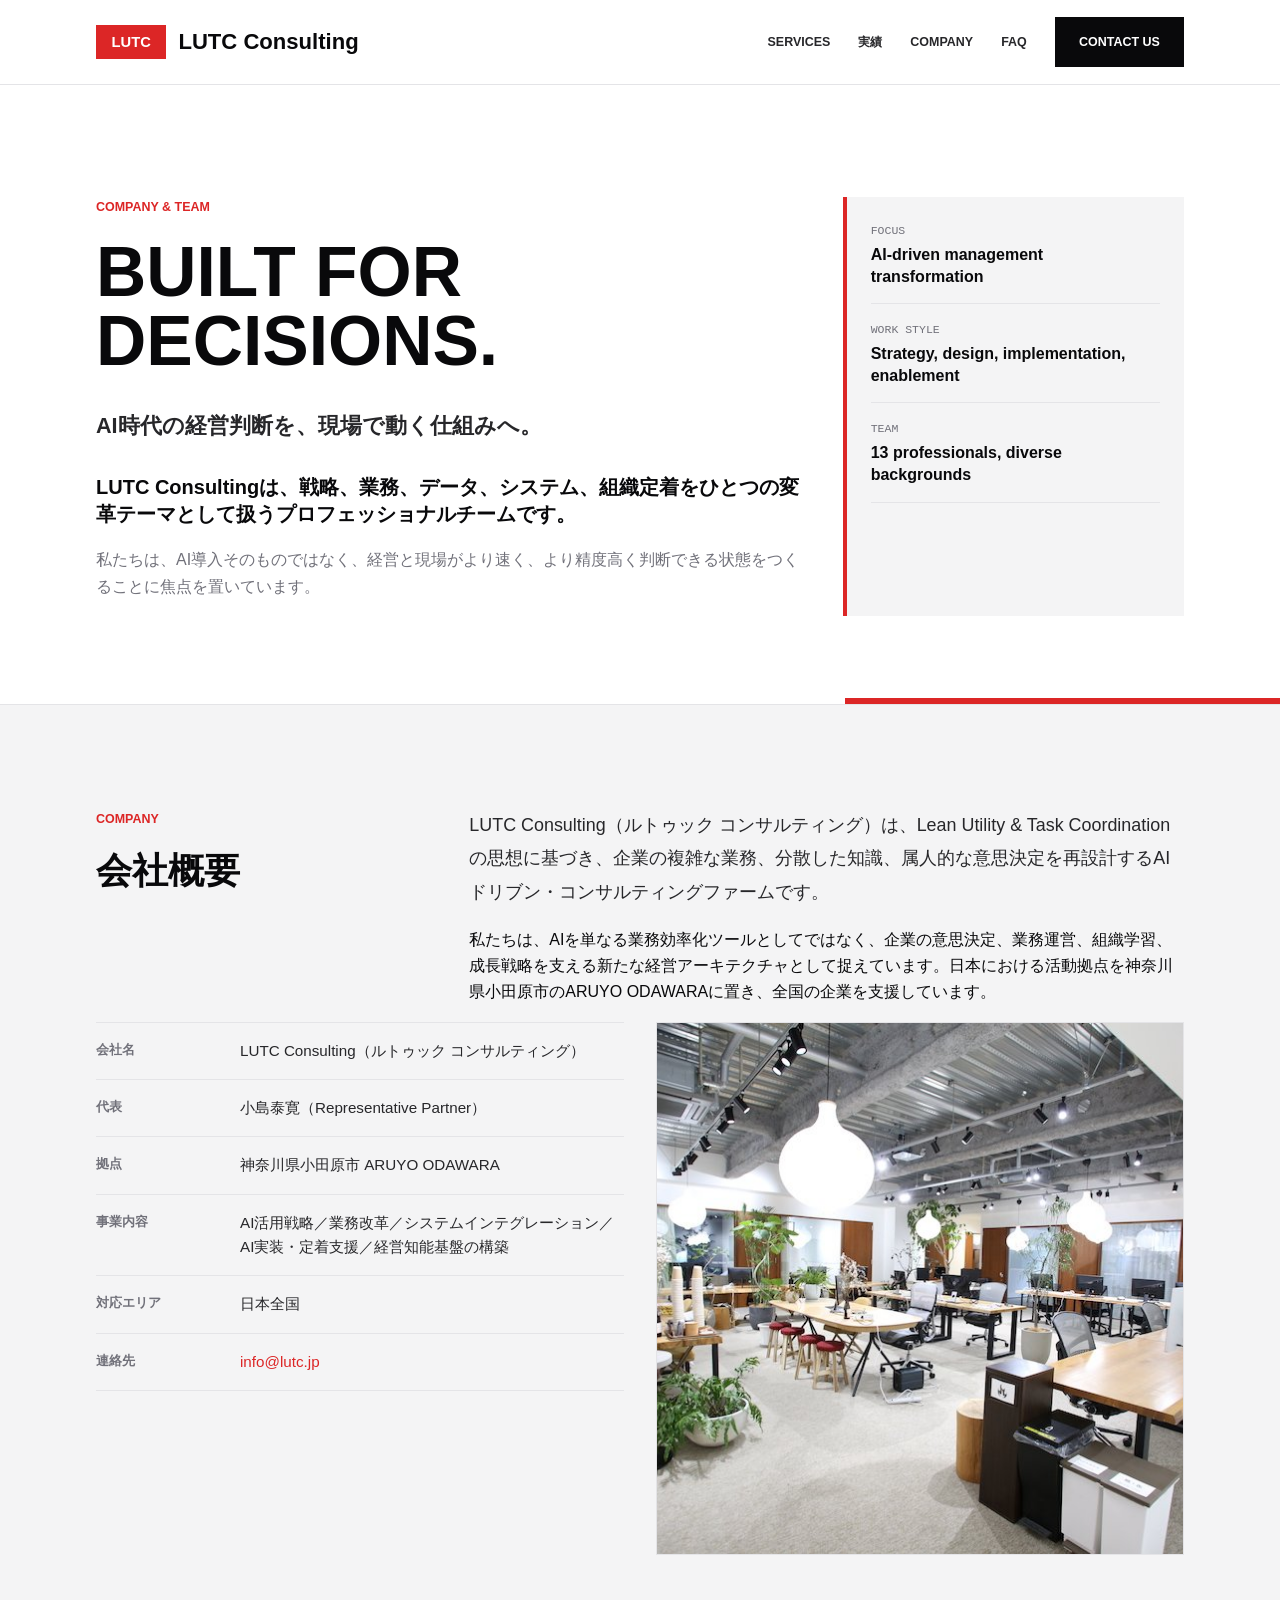
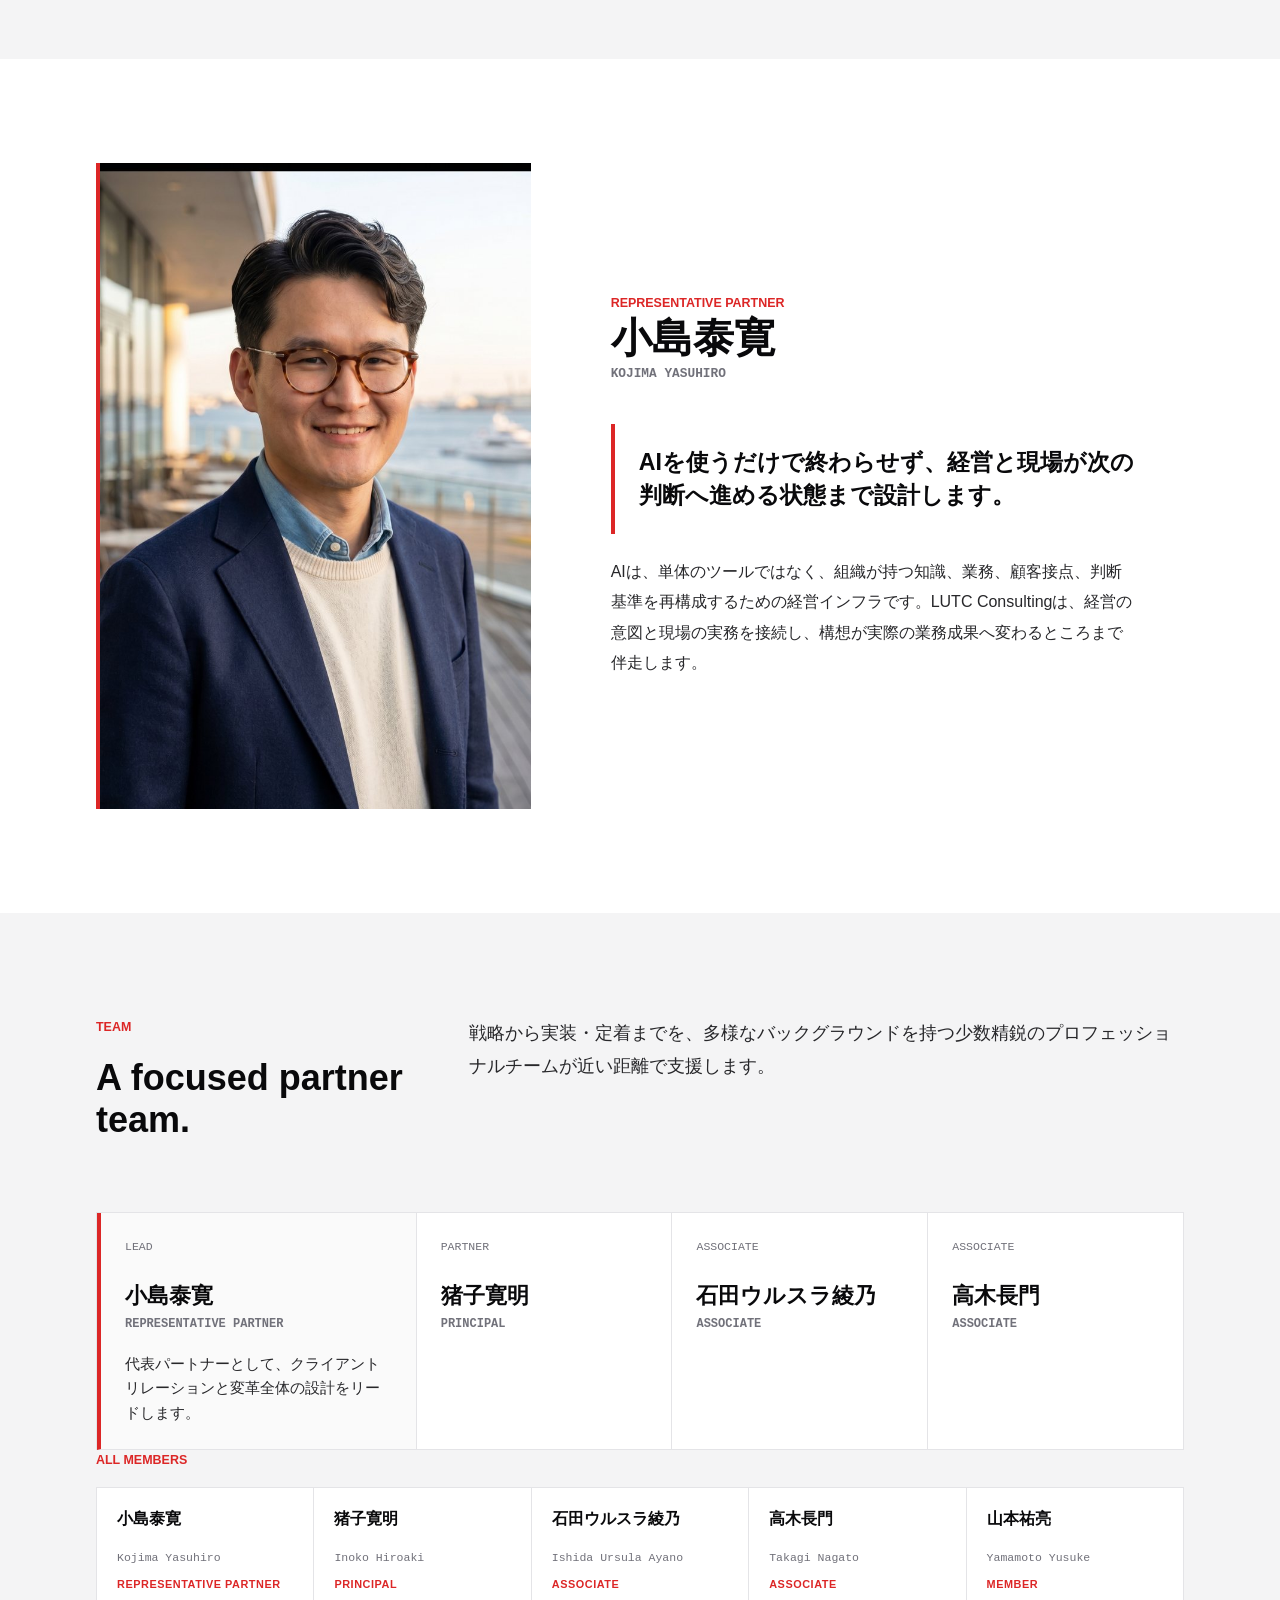
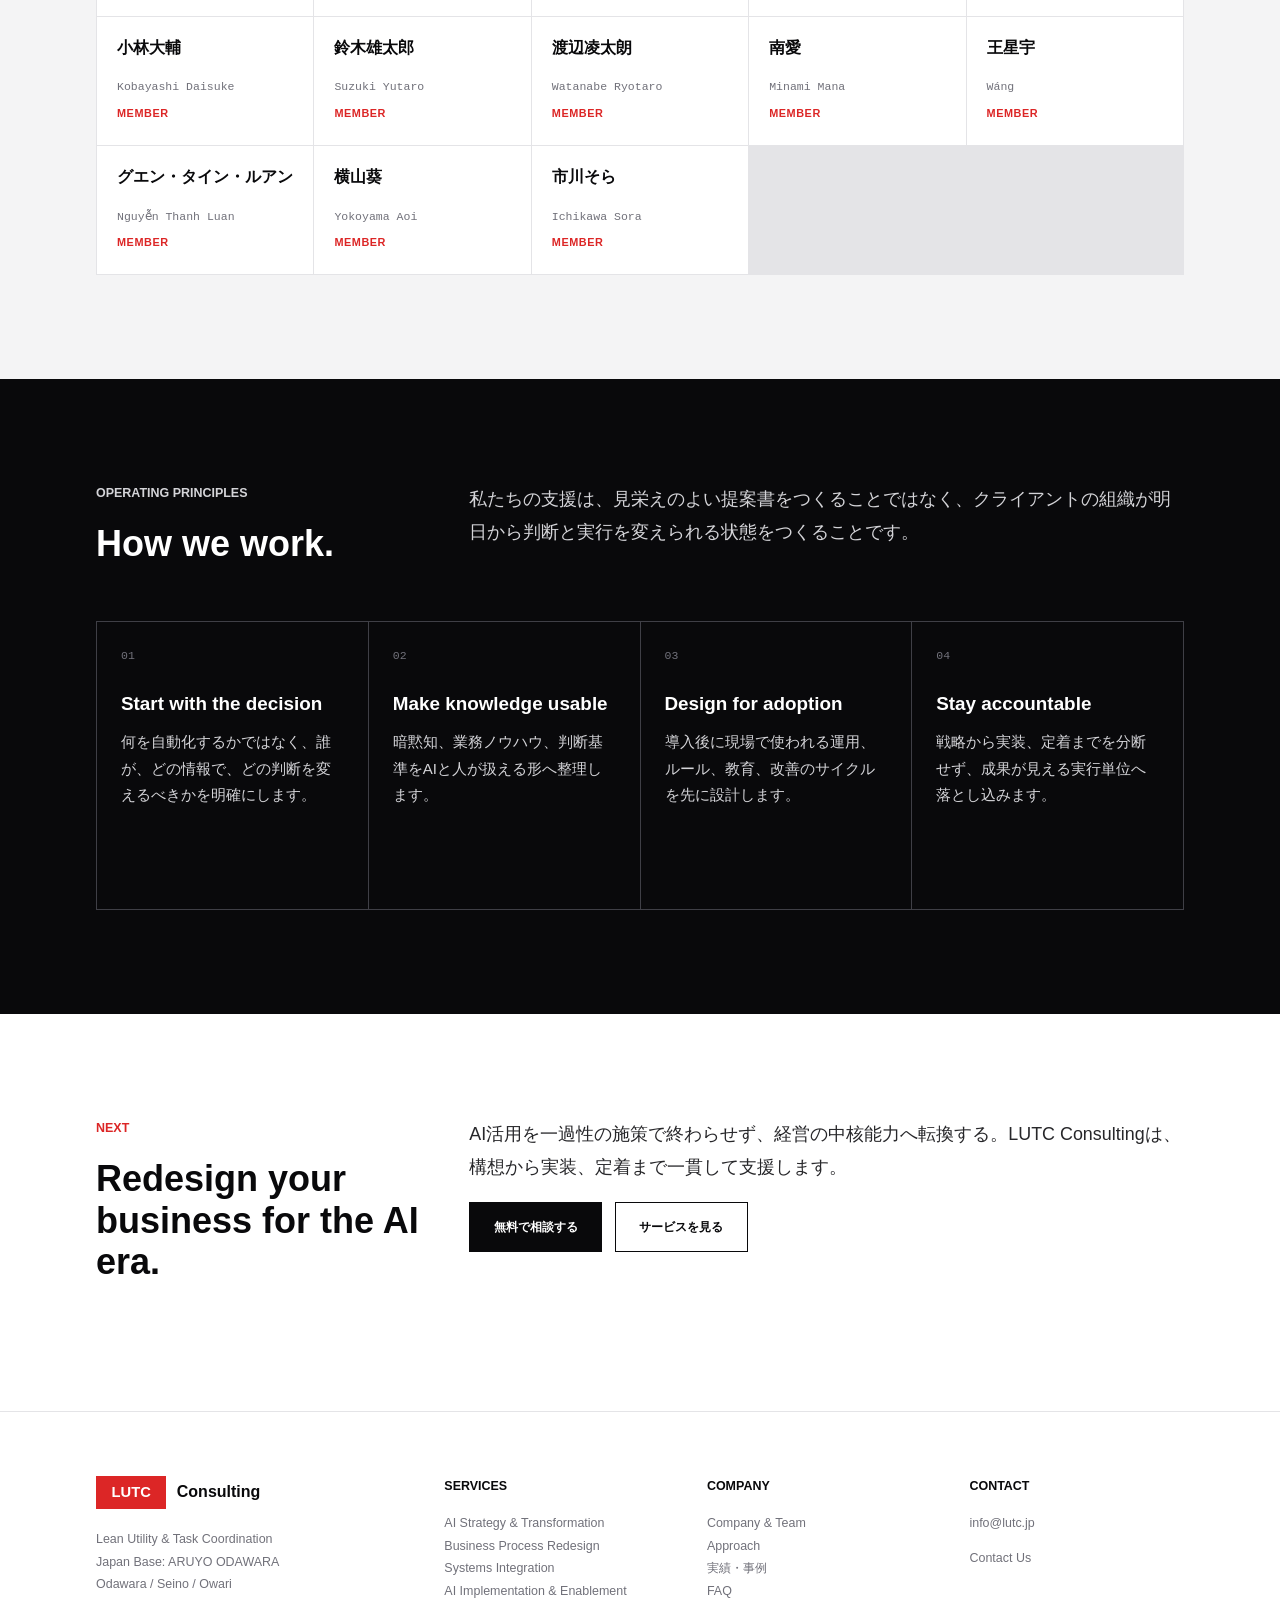
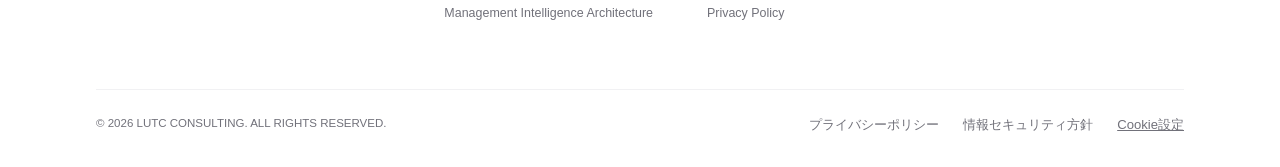
==== commit fa7d4606: "Harden AIEO, add cookie consent + privacy/security policies, production cases - AIEO: robots.txt exp" ====
--- a/site/src/about.html
+++ b/site/src/about.html
@@ -5,6 +5,7 @@
   <meta name="viewport" content="width=device-width, initial-scale=1">
   <title>Company & Team｜LUTC Consulting</title>
   <meta name="description" content="LUTC Consultingの会社概要とチーム。理念（Lean Utility & Task Coordination）、代表パートナー 小島泰寛のメッセージ、多様なバックグラウンドを持つ13名のメンバー、AI時代の経営変革に向き合う運営原則を紹介します。">
+  <meta name="dateModified" content="2026-07-02">
   <link rel="canonical" href="https://lutc.jp/about">
   <meta name="robots" content="index, follow, max-image-preview:large">
   <meta name="format-detection" content="telephone=no">
@@ -30,7 +31,8 @@
   <link rel="manifest" href="/site.webmanifest">
   <meta name="theme-color" content="#dc2626">
 
-  <link rel="stylesheet" href="styles.css?v=20260702">
+  <link rel="stylesheet" href="styles.css?v=20260702b">
+  <script src="/consent.js" defer></script>
 
   <script type="application/ld+json">
   {
@@ -48,6 +50,7 @@
         "areaServed": { "@type": "Country", "name": "日本" },
         "address": { "@type": "PostalAddress", "addressLocality": "小田原市", "addressRegion": "神奈川県", "addressCountry": "JP" },
         "founder": { "@type": "Person", "name": "小島泰寛", "jobTitle": "Representative Partner" },
+        "numberOfEmployees": { "@type": "QuantitativeValue", "value": 13 },
         "employee": [
           { "@type": "Person", "name": "小島泰寛", "jobTitle": "Representative Partner" },
           { "@type": "Person", "name": "猪子寛明", "jobTitle": "Principal" },
@@ -326,7 +329,11 @@
       </div>
       <div class="footer-bottom">
         <span>© 2026 LUTC Consulting. All Rights Reserved.</span>
-        <span>AI-Driven Management Consulting</span>
+        <nav class="footer-legal" aria-label="Legal">
+          <a href="privacy.html">プライバシーポリシー</a>
+          <a href="security.html">情報セキュリティ方針</a>
+          <button type="button" class="cookie-settings-link" onclick="if(window.__lutcConsentOpen)window.__lutcConsentOpen()">Cookie設定</button>
+        </nav>
       </div>
     </div>
   </footer>
--- a/site/src/styles.css
+++ b/site/src/styles.css
@@ -1142,6 +1142,306 @@
   font-weight: 800;
   letter-spacing: 0.05em;
   text-transform: uppercase;
+}
+
+/* Legal pages (privacy / security) */
+.legal-body {
+  max-width: 780px;
+}
+
+.legal-updated {
+  margin-bottom: 2rem;
+  color: var(--muted);
+  font-size: 0.85rem;
+}
+
+.legal-body h2 {
+  margin: 2.25rem 0 0.75rem;
+  padding-top: 1.5rem;
+  border-top: 1px solid var(--line);
+  font-size: 1.15rem;
+  font-weight: 800;
+}
+
+.legal-body h2:first-of-type {
+  padding-top: 0;
+  border-top: 0;
+}
+
+.legal-body p {
+  margin-bottom: 0.9rem;
+  color: var(--ink);
+  line-height: 1.9;
+}
+
+.legal-body ul {
+  margin: 0 0 1rem;
+  padding-left: 1.3rem;
+  display: grid;
+  gap: 0.45rem;
+}
+
+.legal-body li {
+  color: var(--ink);
+  line-height: 1.8;
+}
+
+.legal-body a {
+  color: var(--red);
+}
+
+/* Case studies (cases.html) */
+.case-list {
+  display: grid;
+  gap: 3rem;
+}
+
+.case-study {
+  border: 1px solid var(--line);
+  background: var(--white);
+}
+
+.case-head {
+  padding: 2.25rem 2.25rem 1.6rem;
+  border-bottom: 1px solid var(--line);
+}
+
+.case-tags {
+  display: flex;
+  flex-wrap: wrap;
+  gap: 0.5rem;
+  margin-bottom: 1.1rem;
+}
+
+.case-tag {
+  padding: 0.3rem 0.7rem;
+  border: 1px solid var(--line);
+  color: var(--ink);
+  font-size: 0.72rem;
+  font-weight: 800;
+  letter-spacing: 0.03em;
+}
+
+.case-tag:first-child {
+  border-color: var(--red);
+  color: var(--red);
+}
+
+.case-head h2 {
+  font-size: 1.65rem;
+  line-height: 1.35;
+}
+
+.case-summary {
+  margin-top: 1rem;
+  color: var(--ink);
+  font-size: 1.02rem;
+  line-height: 1.75;
+}
+
+.case-body {
+  display: grid;
+  grid-template-columns: repeat(2, minmax(0, 1fr));
+  gap: 1px;
+  background: var(--line);
+}
+
+.case-block {
+  background: var(--white);
+  padding: 1.75rem 2.25rem;
+}
+
+.case-block h3 {
+  margin-bottom: 0.5rem;
+  color: var(--red);
+  font-size: 0.78rem;
+  font-weight: 800;
+  letter-spacing: 0.06em;
+  text-transform: uppercase;
+}
+
+.case-block p {
+  color: var(--ink);
+  font-size: 0.95rem;
+  line-height: 1.8;
+}
+
+.case-takeaways {
+  padding: 1.6rem 2.25rem;
+  border-top: 1px solid var(--line);
+  background: var(--plaster);
+}
+
+.case-takeaways-label {
+  margin-bottom: 0.75rem;
+  color: var(--red);
+  font-size: 0.78rem;
+  font-weight: 800;
+  letter-spacing: 0.06em;
+  text-transform: uppercase;
+}
+
+.case-takeaways ul {
+  margin: 0;
+  padding-left: 1.1rem;
+  display: grid;
+  gap: 0.4rem;
+}
+
+.case-takeaways li {
+  color: var(--ink);
+  font-size: 0.92rem;
+  line-height: 1.6;
+}
+
+@media (max-width: 820px) {
+  .case-body {
+    grid-template-columns: 1fr;
+  }
+}
+
+/* Footer legal links */
+.footer-legal {
+  display: flex;
+  flex-wrap: wrap;
+  align-items: center;
+  gap: 0.75rem 1.5rem;
+}
+
+.footer-legal a,
+.cookie-settings-link {
+  color: var(--muted);
+  font-size: 0.82rem;
+}
+
+.footer-legal a:hover,
+.cookie-settings-link:hover {
+  color: var(--white);
+}
+
+.cookie-settings-link {
+  padding: 0;
+  border: 0;
+  background: none;
+  font: inherit;
+  font-size: 0.82rem;
+  text-decoration: underline;
+  cursor: pointer;
+}
+
+/* Cookie consent banner */
+.cookie-banner {
+  position: fixed;
+  left: 0;
+  right: 0;
+  bottom: 0;
+  z-index: 1000;
+  background: var(--black);
+  color: var(--white);
+  border-top: 3px solid var(--red);
+}
+
+.cookie-inner {
+  max-width: var(--max);
+  margin: 0 auto;
+  padding: 1.1rem var(--space-x);
+  display: flex;
+  flex-wrap: wrap;
+  align-items: center;
+  gap: 1rem 1.5rem;
+}
+
+.cookie-text {
+  flex: 1 1 320px;
+  font-size: 0.86rem;
+  line-height: 1.65;
+}
+
+.cookie-text strong {
+  display: block;
+  margin-bottom: 0.2rem;
+  font-size: 0.95rem;
+}
+
+.cookie-text a {
+  color: #fff;
+  text-decoration: underline;
+}
+
+.cookie-actions {
+  display: flex;
+  flex-wrap: wrap;
+  align-items: center;
+  gap: 0.6rem;
+}
+
+.cookie-actions .button {
+  min-height: 2.7rem;
+}
+
+.cookie-accept,
+.cookie-save {
+  background: var(--red);
+  border-color: var(--red);
+  color: #fff;
+}
+
+.cookie-accept:hover,
+.cookie-accept:focus-visible,
+.cookie-save:hover,
+.cookie-save:focus-visible {
+  background: #b91c1c;
+  border-color: #b91c1c;
+}
+
+.cookie-reject {
+  background: transparent;
+  border: 1px solid rgba(255, 255, 255, 0.5);
+  color: #fff;
+}
+
+.cookie-reject:hover,
+.cookie-reject:focus-visible {
+  background: rgba(255, 255, 255, 0.12);
+  border-color: #fff;
+}
+
+.cookie-toggle {
+  border: 0;
+  background: none;
+  color: #fff;
+  font-size: 0.82rem;
+  text-decoration: underline;
+  cursor: pointer;
+}
+
+.cookie-settings {
+  flex: 1 1 100%;
+  display: flex;
+  flex-wrap: wrap;
+  gap: 0.75rem 1.5rem;
+}
+
+.cookie-opt {
+  display: flex;
+  align-items: center;
+  gap: 0.5rem;
+  font-size: 0.82rem;
+}
+
+.cookie-opt span {
+  display: flex;
+  flex-direction: column;
+}
+
+.cookie-opt small {
+  color: #a1a1aa;
+  font-size: 0.7rem;
+}
+
+.cookie-opt input {
+  width: auto;
+  min-height: 0;
 }
 
 .privacy {
